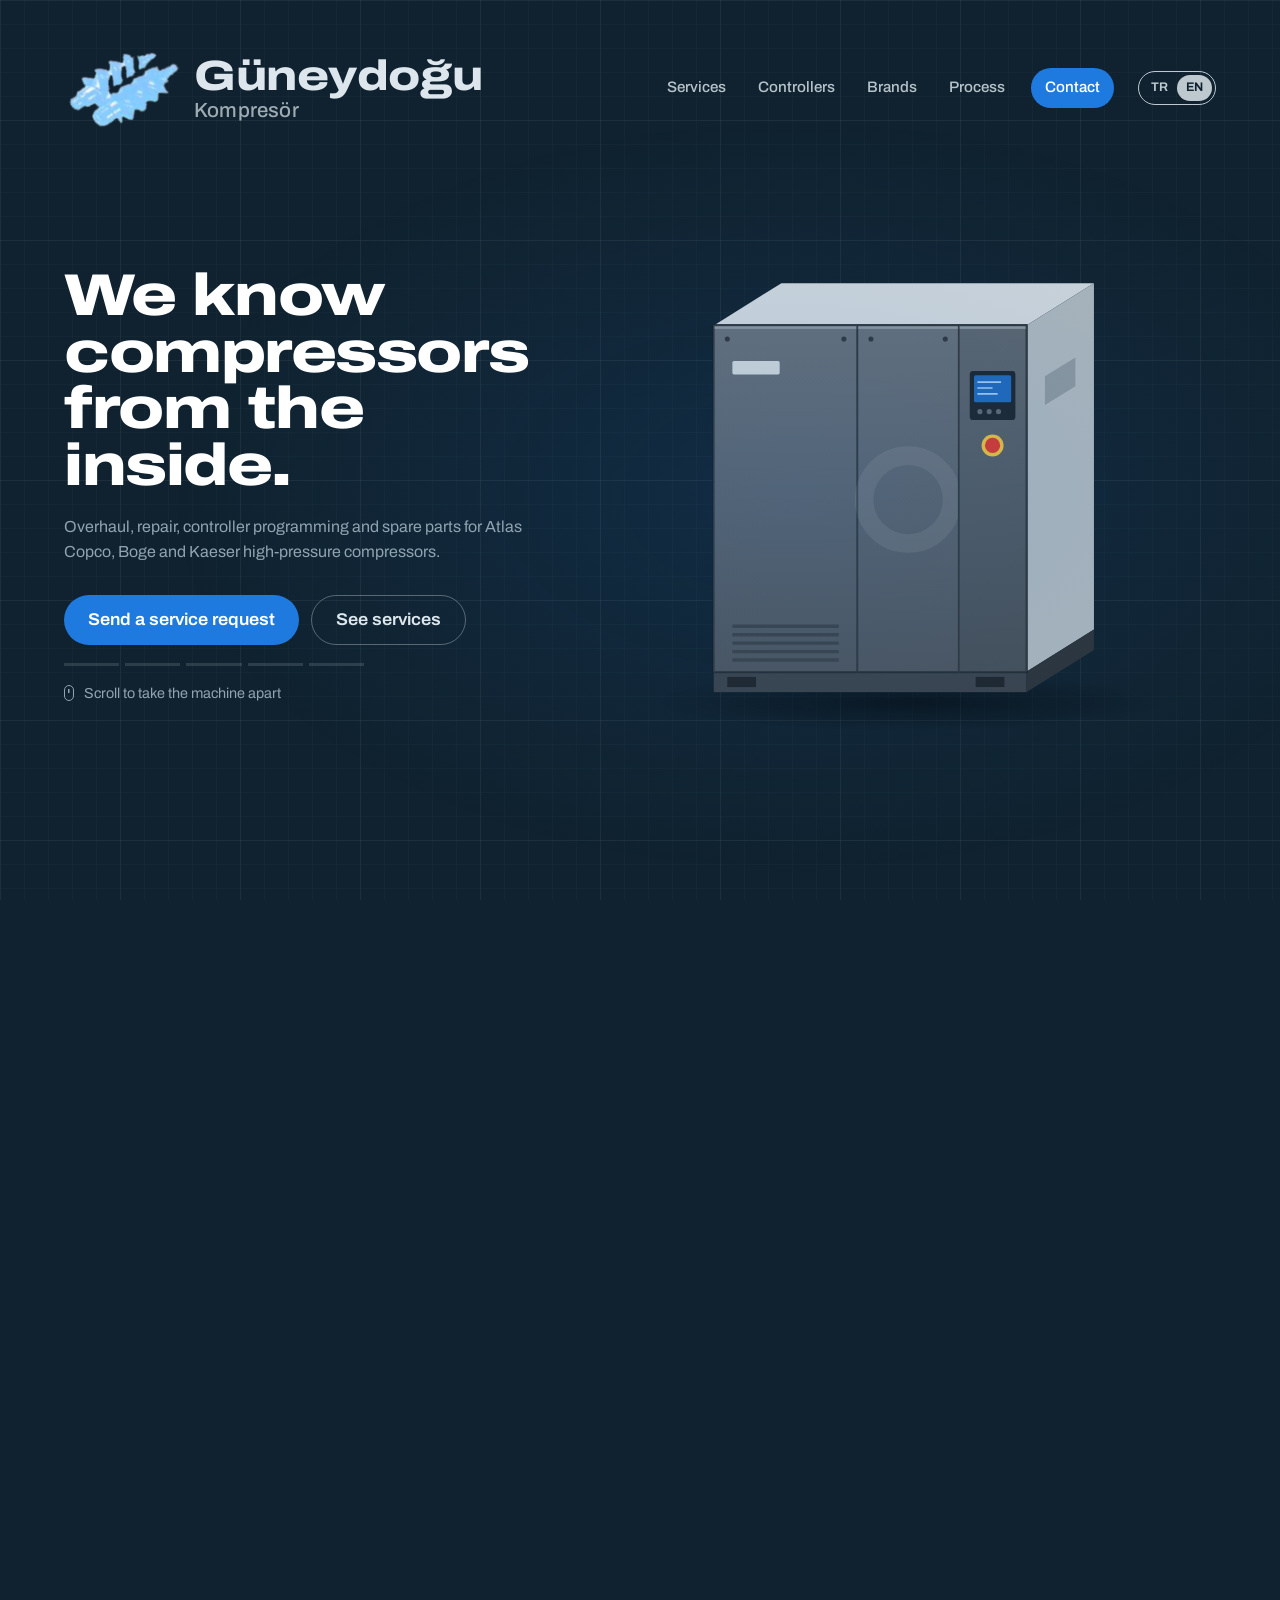
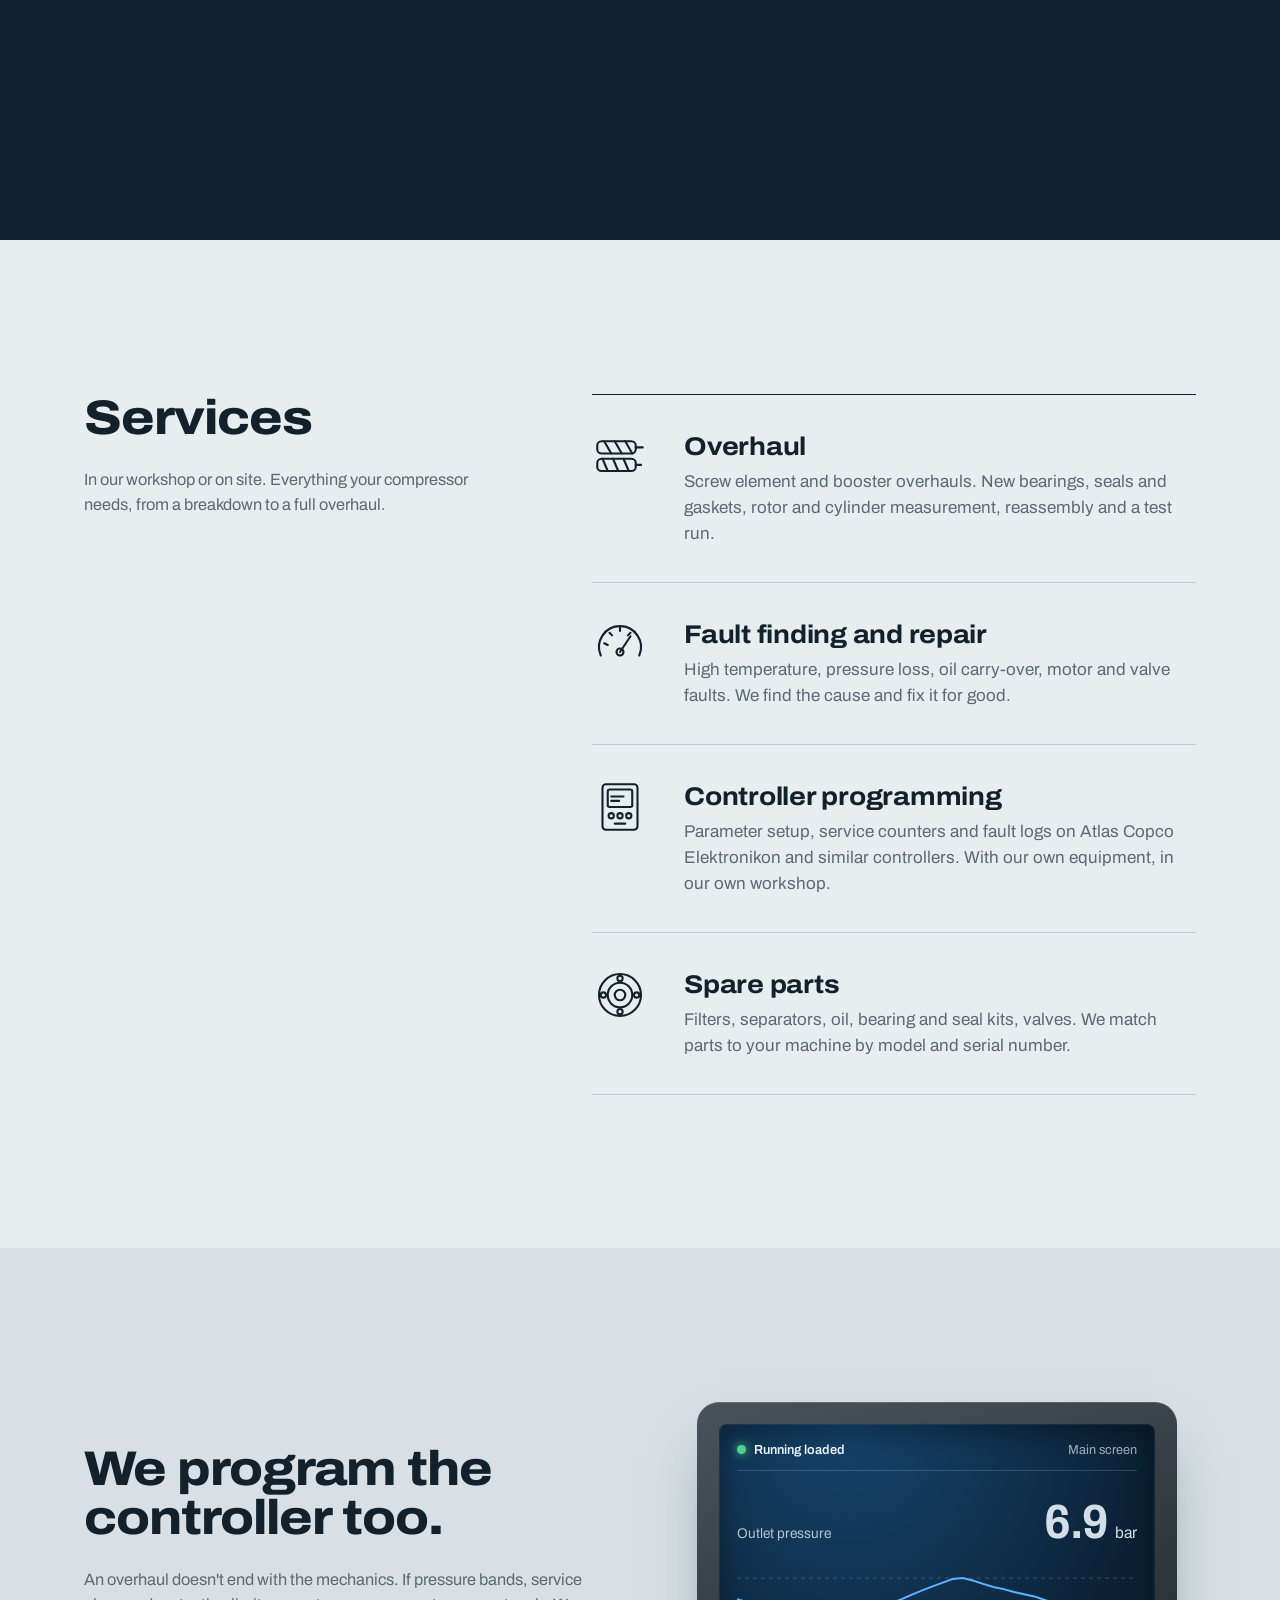
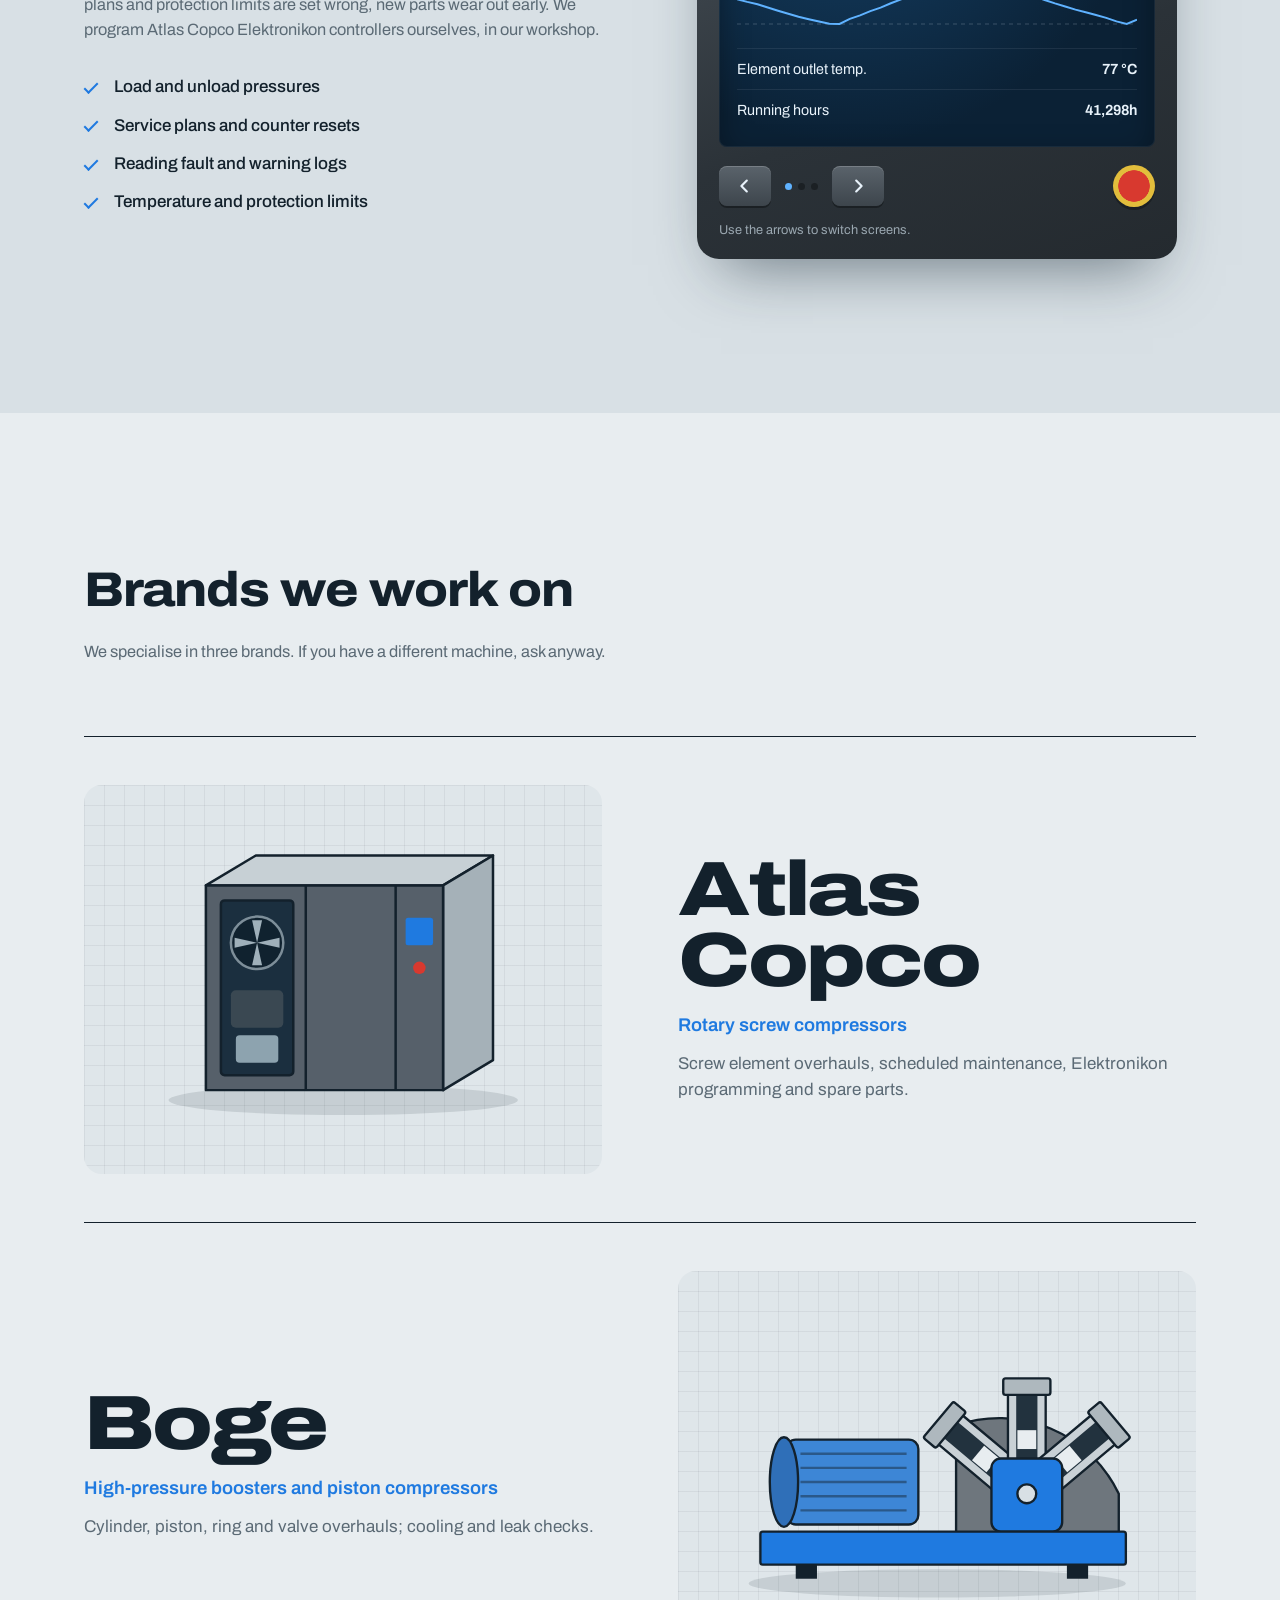
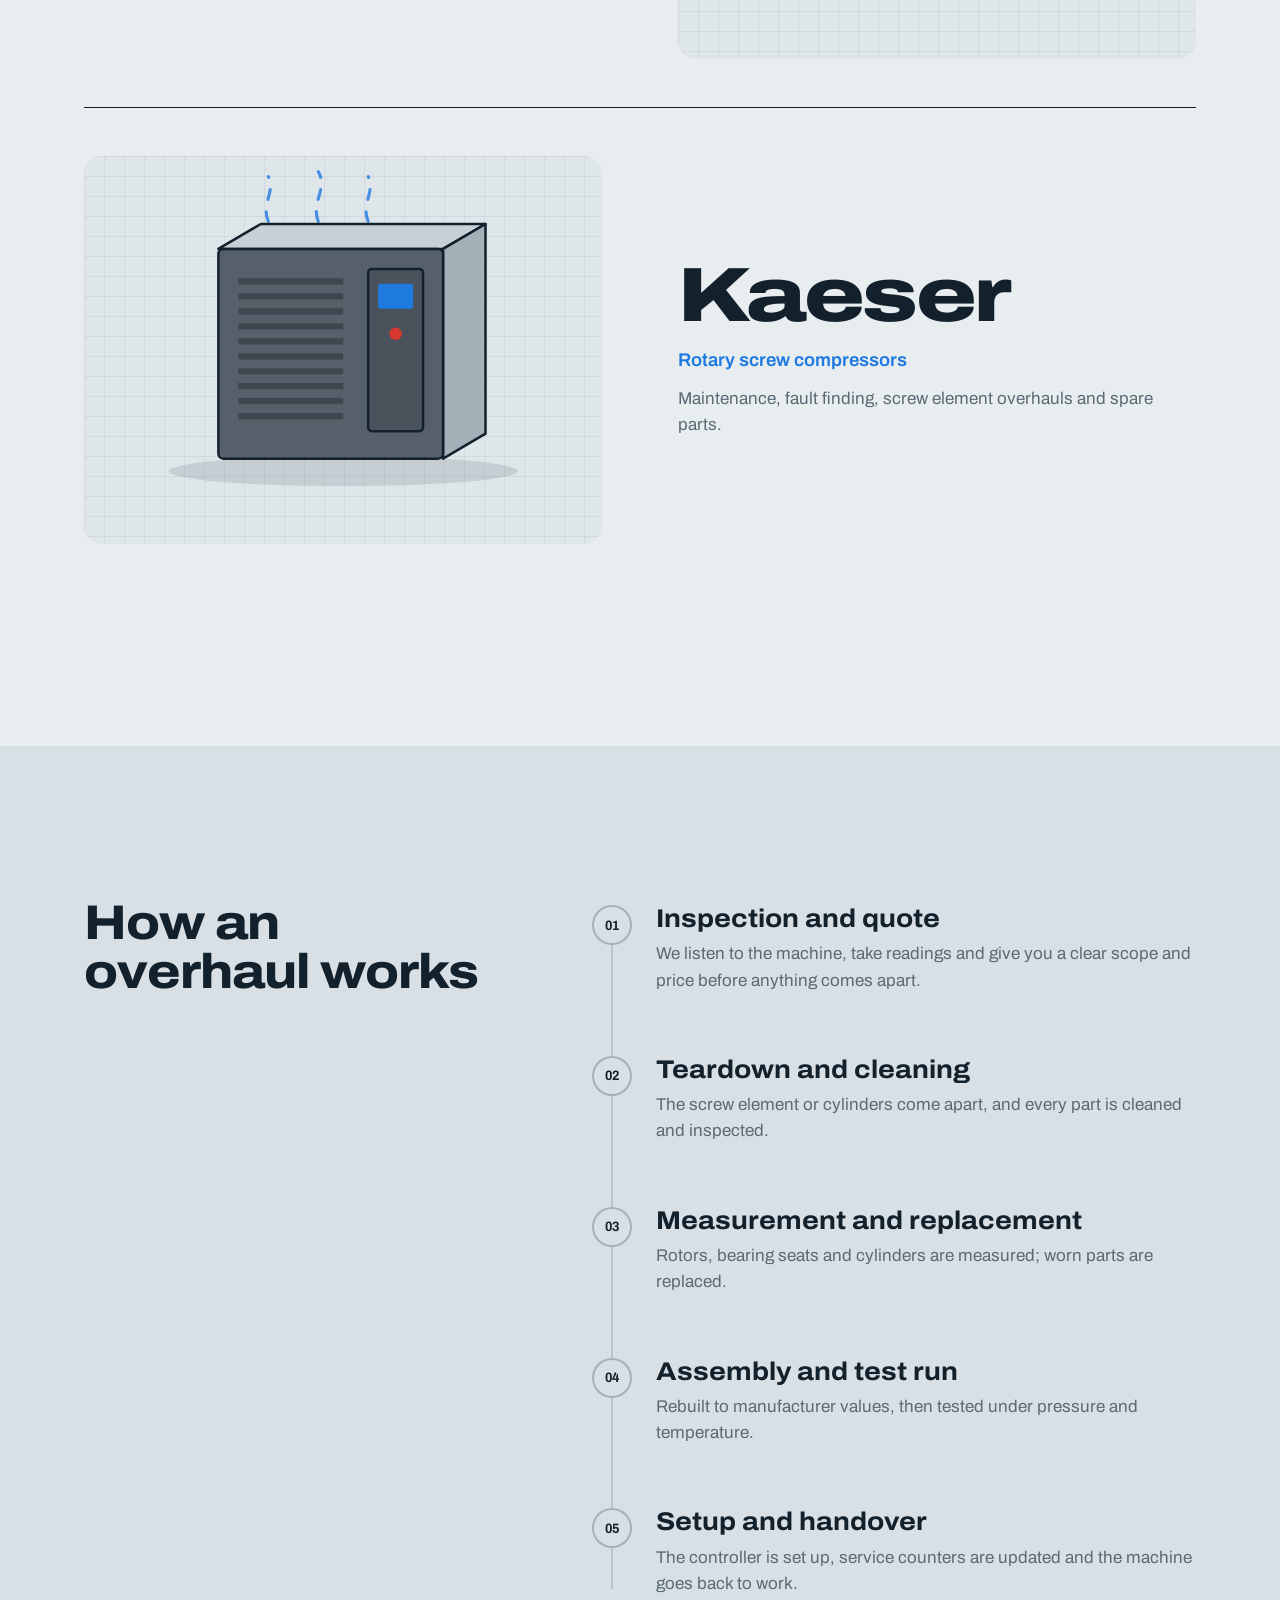
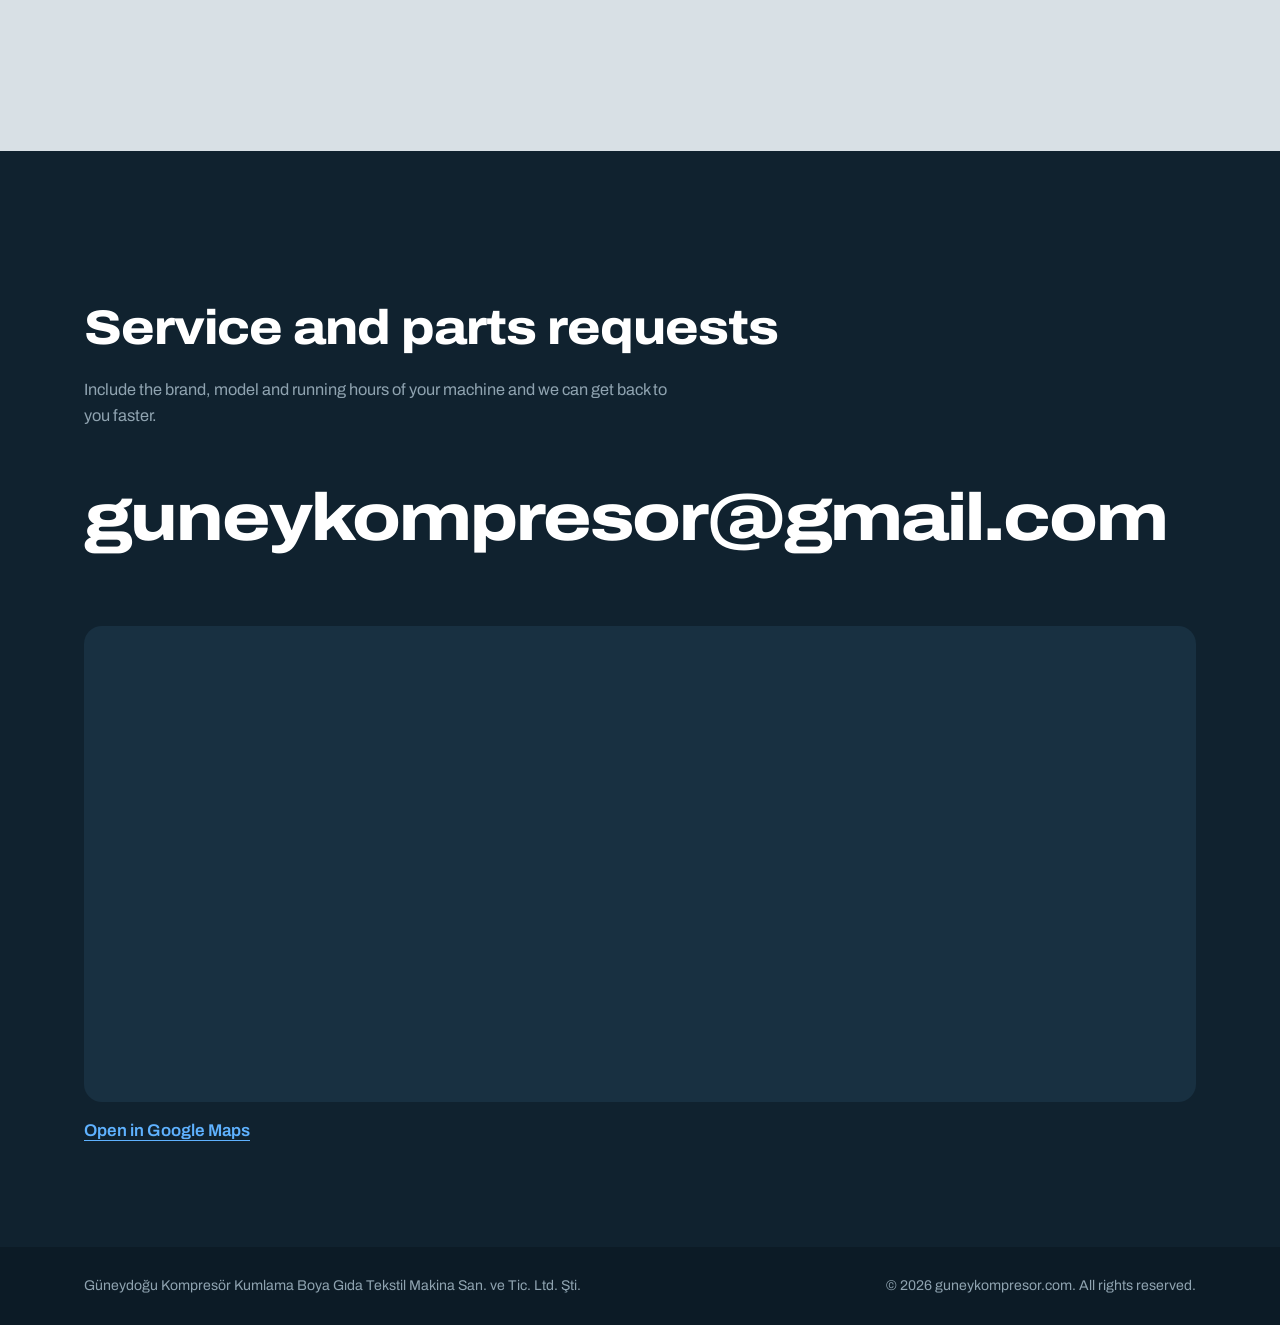
==== index.html @ 3bd049b5 "2026/09/17" ====
<!DOCTYPE html>
<!--#################################-->
<!--#        Maximum Tension        #-->
<!--#################################-->
<!--#\ \ \ \-__\ \ \ \ \ \ __- \ \ \#-->
<!--# \ : \ \:!1!-_ \ \_-!1!: \ \:\ #-->
<!--#\ \:: \ \ \ \ \ \ \ \ \ \ \:: \#-->
<!--# \ :!: \ \:\:: : : \:\ ::::!:\ #-->
<!--#\ \ :!:: :!:!1:!:!::1:::!!!:\ \#-->
<!--# \ \::!::!!1001010!:!11!!::\ \ #-->
<!--#\ \ :!1!!11000000000011!!:\ \ \#-->
<!--# \ \ ::::!!!1!!1!!!1!!!::\ \ \ #-->
<!--#\ \ \ \ ::::!::!:::!::::\ \ \ \#-->
<!--#################################-->
<!--# . . . Page: index . . . . . . #-->
<!--# Programmer: Teoman Deniz. . . #-->
<!--#_______________________________#-->
<!--#| Copyright | Maximum Tension |#-->
<!--#|___________|_________________|#-->
<!--#|   License | MIT             |#-->
<!--#|___________|_________________|#-->
<!--#|    Create | 2026/09/17      |#-->
<!--#|___________|_________________|#-->
<!--#|    Update | 2026/09/17      |#-->
<!--#|___________|_________________|#-->
<!--#################################-->
<html lang="tr"><head><meta charset="UTF-8"/><meta http-equiv="content-type" content="text/html; charset=utf-8"/><meta http-equiv="content-language" content="en"/><meta http-equiv="x-ua-compatible" content="ie=11"/><meta name="viewport" content="width=device-width, initial-scale=1.0"/><meta name="title" content="Güneydoğu Kompresör"/><title>Güneydoğu Kompresör</title><link rel="canonical" href="https://guneykompresor.com/"/><meta name="robots" content="all"/><meta name="distribution" content="global"/><meta name="rating" content="general"/><meta name="revisit-after" content="1"/><meta name="keywords" content="Atlas Copco servis, Boge servis, Kaeser servis, vidalı kompresör revizyonu, vida bloğu revizyonu, kompresör tamiri, kompresör yedek parça, Elektronikon programlama, yüksek basınç kompresör, booster revizyonu, Güneydoğu Kompresör"/><meta name="description" content="Atlas Copco, Boge ve Kaeser yüksek basınç kompresörleri için vida bloğu revizyonu, arıza onarımı, Elektronikon programlama ve yedek parça. Güneydoğu Kompresör."/><meta name="copyright" content="© 2026, Güneydoğu Kompresör All Rights Reserved."/><meta name="author" content="Mehmet Deniz"/><meta name="generator" content="guneykompresor.com"/><link ID="favicon" rel="icon" type="image/x-icon" href="favicons/favicon.ico"/><meta name="theme-color" media="(prefers-color-scheme: light)" content="#84D1FF"/><meta name="theme-color" media="(prefers-color-scheme: dark)" content="#84D1FF"/><link rel="manifest" href="favicons/manifest.json" crossorigin="use-credentials"/><meta name="mobile-web-app-capable" content="yes"/><meta name="theme-color" content="#84D1FF"/><meta name="application-name" content="Güneydoğu Kompresör"/><link rel="apple-touch-icon" sizes="1024x1024" href="favicons/favicon-1024x1024.png"/><meta name="apple-mobile-web-app-capable" content="yes"/><meta name="apple-mobile-web-app-status-bar-style" content="black-translucent"/><meta name="apple-mobile-web-app-title" content="Güneydoğu Kompresör"/><link rel="apple-touch-startup-image" media="(device-width: 320px) and (device-height: 568px) and (-webkit-device-pixel-ratio: 2) and (orientation: portrait)" href="favicons/apple-touch-startup-image-640x1136.png"/><link rel="apple-touch-startup-image" media="(device-width: 320px) and (device-height: 568px) and (-webkit-device-pixel-ratio: 2) and (orientation: landscape)" href="favicons/apple-touch-startup-image-1136x640.png"/><link rel="apple-touch-startup-image" media="(device-width: 375px) and (device-height: 667px) and (-webkit-device-pixel-ratio: 2) and (orientation: portrait)" href="favicons/apple-touch-startup-image-750x1334.png"/><link rel="apple-touch-startup-image" media="(device-width: 375px) and (device-height: 667px) and (-webkit-device-pixel-ratio: 2) and (orientation: landscape)" href="favicons/apple-touch-startup-image-1334x750.png"/><link rel="apple-touch-startup-image" media="(device-width: 375px) and (device-height: 812px) and (-webkit-device-pixel-ratio: 3) and (orientation: portrait)" href="favicons/apple-touch-startup-image-1125x2436.png"/><link rel="apple-touch-startup-image" media="(device-width: 375px) and (device-height: 812px) and (-webkit-device-pixel-ratio: 3) and (orientation: landscape)" href="favicons/apple-touch-startup-image-2436x1125.png"/><link rel="apple-touch-startup-image" media="(device-width: 390px) and (device-height: 844px) and (-webkit-device-pixel-ratio: 3) and (orientation: portrait)" href="favicons/apple-touch-startup-image-1170x2532.png"/><link rel="apple-touch-startup-image" media="(device-width: 390px) and (device-height: 844px) and (-webkit-device-pixel-ratio: 3) and (orientation: landscape)" href="favicons/apple-touch-startup-image-2532x1170.png"/><link rel="apple-touch-startup-image" media="(device-width: 393px) and (device-height: 852px) and (-webkit-device-pixel-ratio: 3) and (orientation: portrait)" href="favicons/apple-touch-startup-image-1179x2556.png"/><link rel="apple-touch-startup-image" media="(device-width: 393px) and (device-height: 852px) and (-webkit-device-pixel-ratio: 3) and (orientation: landscape)" href="favicons/apple-touch-startup-image-2556x1179.png"/><link rel="apple-touch-startup-image" media="(device-width: 414px) and (device-height: 896px) and (-webkit-device-pixel-ratio: 2) and (orientation: portrait)" href="favicons/apple-touch-startup-image-828x1792.png"/><link rel="apple-touch-startup-image" media="(device-width: 414px) and (device-height: 896px) and (-webkit-device-pixel-ratio: 2) and (orientation: landscape)" href="favicons/apple-touch-startup-image-1792x828.png"/><link rel="apple-touch-startup-image" media="(device-width: 414px) and (device-height: 896px) and (-webkit-device-pixel-ratio: 3) and (orientation: portrait)" href="favicons/apple-touch-startup-image-1242x2688.png"/><link rel="apple-touch-startup-image" media="(device-width: 414px) and (device-height: 896px) and (-webkit-device-pixel-ratio: 3) and (orientation: landscape)" href="favicons/apple-touch-startup-image-2688x1242.png"/><link rel="apple-touch-startup-image" media="(device-width: 414px) and (device-height: 736px) and (-webkit-device-pixel-ratio: 3) and (orientation: portrait)" href="favicons/apple-touch-startup-image-1242x2208.png"/><link rel="apple-touch-startup-image" media="(device-width: 414px) and (device-height: 736px) and (-webkit-device-pixel-ratio: 3) and (orientation: landscape)" href="favicons/apple-touch-startup-image-2208x1242.png"/><link rel="apple-touch-startup-image" media="(device-width: 428px) and (device-height: 926px) and (-webkit-device-pixel-ratio: 3) and (orientation: portrait)" href="favicons/apple-touch-startup-image-1284x2778.png"/><link rel="apple-touch-startup-image" media="(device-width: 428px) and (device-height: 926px) and (-webkit-device-pixel-ratio: 3) and (orientation: landscape)" href="favicons/apple-touch-startup-image-2778x1284.png"/><link rel="apple-touch-startup-image" media="(device-width: 430px) and (device-height: 932px) and (-webkit-device-pixel-ratio: 3) and (orientation: portrait)" href="favicons/apple-touch-startup-image-1290x2796.png"/><link rel="apple-touch-startup-image" media="(device-width: 430px) and (device-height: 932px) and (-webkit-device-pixel-ratio: 3) and (orientation: landscape)" href="favicons/apple-touch-startup-image-2796x1290.png"/><link rel="apple-touch-startup-image" media="(device-width: 744px) and (device-height: 1133px) and (-webkit-device-pixel-ratio: 2) and (orientation: portrait)" href="favicons/apple-touch-startup-image-1488x2266.png"/><link rel="apple-touch-startup-image" media="(device-width: 744px) and (device-height: 1133px) and (-webkit-device-pixel-ratio: 2) and (orientation: landscape)" href="favicons/apple-touch-startup-image-2266x1488.png"/><link rel="apple-touch-startup-image" media="(device-width: 768px) and (device-height: 1024px) and (-webkit-device-pixel-ratio: 2) and (orientation: portrait)" href="favicons/apple-touch-startup-image-1536x2048.png"/><link rel="apple-touch-startup-image" media="(device-width: 768px) and (device-height: 1024px) and (-webkit-device-pixel-ratio: 2) and (orientation: landscape)" href="favicons/apple-touch-startup-image-2048x1536.png"/><link rel="apple-touch-startup-image" media="(device-width: 810px) and (device-height: 1080px) and (-webkit-device-pixel-ratio: 2) and (orientation: portrait)" href="favicons/apple-touch-startup-image-1620x2160.png"/><link rel="apple-touch-startup-image" media="(device-width: 810px) and (device-height: 1080px) and (-webkit-device-pixel-ratio: 2) and (orientation: landscape)" href="favicons/apple-touch-startup-image-2160x1620.png"/><link rel="apple-touch-startup-image" media="(device-width: 820px) and (device-height: 1080px) and (-webkit-device-pixel-ratio: 2) and (orientation: portrait)" href="favicons/apple-touch-startup-image-1640x2160.png"/><link rel="apple-touch-startup-image" media="(device-width: 820px) and (device-height: 1080px) and (-webkit-device-pixel-ratio: 2) and (orientation: landscape)" href="favicons/apple-touch-startup-image-2160x1640.png"/><link rel="apple-touch-startup-image" media="(device-width: 834px) and (device-height: 1194px) and (-webkit-device-pixel-ratio: 2) and (orientation: portrait)" href="favicons/apple-touch-startup-image-1668x2388.png"/><link rel="apple-touch-startup-image" media="(device-width: 834px) and (device-height: 1194px) and (-webkit-device-pixel-ratio: 2) and (orientation: landscape)" href="favicons/apple-touch-startup-image-2388x1668.png"/><link rel="apple-touch-startup-image" media="(device-width: 834px) and (device-height: 1112px) and (-webkit-device-pixel-ratio: 2) and (orientation: portrait)" href="favicons/apple-touch-startup-image-1668x2224.png"/><link rel="apple-touch-startup-image" media="(device-width: 834px) and (device-height: 1112px) and (-webkit-device-pixel-ratio: 2) and (orientation: landscape)" href="favicons/apple-touch-startup-image-2224x1668.png"/><link rel="apple-touch-startup-image" media="(device-width: 1024px) and (device-height: 1366px) and (-webkit-device-pixel-ratio: 2) and (orientation: portrait)" href="favicons/apple-touch-startup-image-2048x2732.png"/><link rel="apple-touch-startup-image" media="(device-width: 1024px) and (device-height: 1366px) and (-webkit-device-pixel-ratio: 2) and (orientation: landscape)" href="favicons/apple-touch-startup-image-2732x2048.png"/><link rel="yandex-tableau-widget" href="favicons/yandex-browser-manifest.json"/><meta name="twitter:card" content="summary_large_image"/><meta name="twitter:title" content="Güneydoğu Kompresör"/><meta name="twitter:description" content="Atlas Copco, Boge ve Kaeser yüksek basınç kompresörleri için vida bloğu revizyonu, arıza onarımı, Elektronikon programlama ve yedek parça. Güneydoğu Kompresör."/><meta name="twitter:image" content="favicons/thumbnail.png"/><meta name="twitter:image:alt" content="Güneydoğu Kompresör"/><meta property="og:description" content="Güneydoğu Kompresör"/><meta property="og:type" content="website"/><meta property="og:title" content="Güneydoğu Kompresör"/><meta property="og:site_name" content="guneykompresor.com"/><meta property="og:url" content="https://guneykompresor.com/"/><meta property="og:image" content="favicons/thumbnail.png"/><meta property="og:image:alt" content="Atlas Copco, Boge ve Kaeser yüksek basınç kompresörleri için vida bloğu revizyonu, arıza onarımı, Elektronikon programlama ve yedek parça. Güneydoğu Kompresör."/><meta property="og:locale" content="en_US"/><link rel="apple-touch-icon" href="favicons/apple-icon-57x57.png"/><link rel="apple-touch-icon" sizes="57x57" href="favicons/apple-icon-57x57.png"/><link rel="apple-touch-icon" sizes="60x60" href="favicons/apple-icon-60x60.png"/><link rel="apple-touch-icon" sizes="72x72" href="favicons/apple-icon-72x72.png"/><link rel="apple-touch-icon" sizes="76x76" href="favicons/apple-icon-76x76.png"/><link rel="apple-touch-icon" sizes="114x114" href="favicons/apple-icon-114x114.png"/><link rel="apple-touch-icon" sizes="120x120" href="favicons/apple-icon-120x120.png"/><link rel="apple-touch-icon" sizes="144x144" href="favicons/apple-icon-144x144.png"/><link rel="apple-touch-icon" sizes="152x152" href="favicons/apple-icon-152x152.png"/><link rel="apple-touch-icon" sizes="167x167" href="favicons/apple-icon-167x167.png"/><link rel="apple-touch-icon" sizes="180x180" href="favicons/apple-icon-180x180.png"/><link id="favicon_16" rel="icon" type="image/png" href="favicons/favicon-16x16.png"/><link id="favicon_16_shortcut" rel="shortcut icon" href="favicons/favicon-16x16.png"/><link id="favicon_16_sizes" rel="icon" type="image/png" sizes="16x16" href="favicons/favicon-16x16.png"/><link id="favicon_32" rel="icon" type="image/png" sizes="32x32" href="favicons/favicon-32x32.png"/><link rel="icon" type="image/png" sizes="48x48" href="favicons/favicon-48x48.png"/><link rel="icon" type="image/png" sizes="96x96" href="favicons/favicon-96x96.png"/><link rel="icon" type="image/png" sizes="144x144" href="favicons/favicon-144x144.png"/><link rel="icon" type="image/png" sizes="192x192" href="favicons/favicon-192x192.png"/><link rel="icon" type="image/png" sizes="256x256" href="favicons/favicon-256x256.png"/><link rel="icon" type="image/png" sizes="384x384" href="favicons/favicon-384x384.png"/><link rel="icon" type="image/png" sizes="512x512" href="favicons/favicon-512x512.png"/><link rel="icon" type="image/png" sizes="1024x1024" href="favicons/favicon-1024x1024.png"/><meta name="msapplication-TileColor" content="#84D1FF"/><meta name="msapplication-TitleImage" content="favicons/favicon-144x144.png"/><meta name="msapplication-config" content="favicons/browserconfig.xml"/><link rel="preconnect" href="https://fonts.googleapis.com"/><link rel="preconnect" href="https://fonts.gstatic.com" crossorigin/><link rel="stylesheet" href="https://fonts.googleapis.com/css2?family=Archivo:wdth,wght@62..125,100..900&display=swap"/><!--[if IE]><script type="text/javascript" src="js/IE.js"></script><![endif]--><!--[if !IE]>--><script type="text/javascript" src="js/JS.js"></script><link rel="stylesheet" href="style.css"/></head><body id="body"><h1 class="seo_header">Güneydoğu Kompresör</h1><div class="progress" aria-hidden="true"><span class="progress_bar" id="progress_bar"></span></div><header class="header" id="header"><a class="brand" href="#top" aria-label="Güneydoğu Kompresör"><img class="brand_mark" alt="icon" src="assets/icon.png" width="128" height="128"/><span class="brand_name">Güneydoğu<span class="brand_sub">Kompresör</span></span></a><nav class="nav" id="nav" aria-label="Ana menü"><a class="nav_link" href="#hizmetler" data-lang="0">Hizmetler</a><a class="nav_link" href="#kontrol" data-lang="1">Kontrol ünitesi</a><a class="nav_link" href="#markalar" data-lang="2">Markalar</a><a class="nav_link" href="#surec" data-lang="3">Süreç</a><a class="nav_link cta" href="#iletisim" data-lang="4">İletişim</a></nav><div class="header_tools"><div class="lang" id="language_switch" role="group" aria-label="Dil" data-lang-aria="6"></div><button class="burger" id="burger" type="button" aria-expanded="false" aria-controls="nav" data-lang-aria="5" aria-label="Menü"><span></span><span></span></button></div></header><main><section class="scene" id="top" data-theme="dark"><div class="scene_sticky"><div class="scene_art"><svg class="scene_svg" id="scene_svg" viewBox="0 0 1000 760" preserveAspectRatio="xMidYMid meet" role="img" aria-label="Vidalı kompresörün adım adım sökülmesi" data-lang-aria="100"><defs><linearGradient id="panel_gradient" x1="0" y1="0" x2="0" y2="1"><stop offset="0" stop-color="#646e78"/><stop offset="1" stop-color="#4b545d"/></linearGradient><linearGradient id="panel_right_gradient" x1="0" y1="0" x2="0" y2="1"><stop offset="0" stop-color="#5a646d"/><stop offset="1" stop-color="#454e56"/></linearGradient><linearGradient id="motor_gradient" x1="0" y1="0" x2="0" y2="1"><stop offset="0" stop-color="#4a5862"/><stop offset=".45" stop-color="#34424c"/><stop offset="1" stop-color="#222d35"/></linearGradient><linearGradient id="tank_gradient" x1="0" y1="0" x2="1" y2="0"><stop offset="0" stop-color="#9aa7ae"/><stop offset=".45" stop-color="#eef2f4"/><stop offset="1" stop-color="#8d9aa1"/></linearGradient><linearGradient id="casting_gradient" x1="0" y1="0" x2="0" y2="1"><stop offset="0" stop-color="#b3c4cd"/><stop offset=".55" stop-color="#8ea5b1"/><stop offset="1" stop-color="#6b818d"/></linearGradient><linearGradient id="casting_dark_gradient" x1="0" y1="0" x2="0" y2="1"><stop offset="0" stop-color="#90a6b2"/><stop offset="1" stop-color="#5a6f7b"/></linearGradient><linearGradient id="steel_gradient" x1="0" y1="0" x2="0" y2="1"><stop offset="0" stop-color="#f2f6f8"/><stop offset=".5" stop-color="#9eabb2"/><stop offset=".8" stop-color="#d7dfe3"/><stop offset="1" stop-color="#8795a0"/></linearGradient><linearGradient id="rotor_shade_gradient" x1="0" y1="0" x2="0" y2="1"><stop offset="0" stop-color="#fff" stop-opacity=".35"/><stop offset=".45" stop-color="#fff" stop-opacity="0"/><stop offset="1" stop-color="#0c1720" stop-opacity=".45"/></linearGradient><pattern id="fins_pattern" width="7" height="10" patternUnits="userSpaceOnUse"><rect width="7" height="10" fill="#2a3945"/><rect width="2" height="10" fill="#465664"/></pattern><clipPath id="male_rotor_clip"><rect x="-185" y="-50" width="228" height="48" rx="10"/></clipPath><clipPath id="female_rotor_clip"><rect x="-185" y="2" width="228" height="44" rx="10"/></clipPath><radialGradient id="floor_gradient" cx=".5" cy=".5" r=".5"><stop offset="0" stop-color="#000" stop-opacity=".45"/><stop offset="1" stop-color="#000" stop-opacity="0"/></radialGradient></defs><g id="machine"><ellipse cx="560" cy="636" rx="300" ry="34" fill="url(#floor_gradient)"/><polygon points="330,190 410,140 780,140 700,190" fill="#cdd4d9"/><polygon points="700,190 780,140 780,550 700,600" fill="#aab4ba"/><polygon points="722,250 758,228 758,262 722,284" fill="#8a959c"/><polygon points="700,600 780,550 780,574 700,624" fill="#2c3339"/><rect x="330" y="600" width="370" height="24" fill="#3a424a"/><rect x="346" y="606" width="34" height="12" fill="#1f252a"/><rect x="640" y="606" width="34" height="12" fill="#1f252a"/><rect x="330" y="190" width="370" height="410" fill="#15283a"/><rect x="330" y="190" width="370" height="410" fill="none" stroke="#0b1822" stroke-width="3"/><g id="interior"><rect x="340" y="198" width="350" height="46" fill="url(#fins_pattern)" stroke="#5b6b77" stroke-width="2"/><rect x="340" y="198" width="350" height="8" fill="#5b6b77"/><rect x="345" y="256" width="100" height="100" rx="6" fill="#1f303d" stroke="#3e4f5b" stroke-width="2"/><circle cx="395" cy="306" r="44" fill="#132330" stroke="#4d5e6a" stroke-width="3"/><g class="fan" style="transform-origin:395px 306px"><path d="M395 306 C 380 290, 382 270, 395 264 C 404 276, 404 292, 395 306Z" fill="#7d8e99"/><path d="M395 306 C 380 290, 382 270, 395 264 C 404 276, 404 292, 395 306Z" fill="#7d8e99" transform="rotate(72 395 306)"/><path d="M395 306 C 380 290, 382 270, 395 264 C 404 276, 404 292, 395 306Z" fill="#7d8e99" transform="rotate(144 395 306)"/><path d="M395 306 C 380 290, 382 270, 395 264 C 404 276, 404 292, 395 306Z" fill="#7d8e99" transform="rotate(216 395 306)"/><path d="M395 306 C 380 290, 382 270, 395 264 C 404 276, 404 292, 395 306Z" fill="#7d8e99" transform="rotate(288 395 306)"/><circle cx="395" cy="306" r="8" fill="#b9c5cc"/></g><rect x="530" y="330" width="70" height="38" rx="10" fill="#cfd6da"/><path d="M545 334 V364 M558 334 V364 M571 334 V364 M584 334 V364" stroke="#aab4ba" stroke-width="2"/><rect x="548" y="368" width="34" height="46" rx="3" fill="#a88f5c"/><rect x="542" y="408" width="46" height="10" rx="2" fill="#8a744a"/><rect x="360" y="530" width="22" height="16" fill="#1d262d"/><rect x="445" y="530" width="22" height="16" fill="#1d262d"/><rect x="345" y="420" width="135" height="110" rx="10" fill="url(#motor_gradient)"/><path d="M352 432 H474 M352 441 H474 M352 450 H474 M352 459 H474 M352 468 H474 M352 477 H474 M352 486 H474 M352 495 H474 M352 504 H474 M352 513 H474" stroke="#52616c" stroke-width="2" opacity=".8"/><rect x="337" y="432" width="12" height="86" rx="4" fill="#2a353e"/><rect x="390" y="402" width="50" height="20" rx="2" fill="#33404a"/><path d="M480 438 L522 452 L522 502 L480 516 Z" fill="#3a4852"/><rect x="548" y="508" width="62" height="37" fill="#2b3944"/><rect x="336" y="545" width="358" height="50" fill="#1f2c36"/><path d="M336 558 H694 M336 582 H694" stroke="#2f3f4b" stroke-width="3"/><path d="M648 400 C 620 402, 612 420, 604 442" fill="none" stroke="#121518" stroke-width="6"/><rect x="648" y="300" width="44" height="285" rx="22" fill="url(#tank_gradient)"/><path d="M648 362 H692 M648 540 H692" stroke="#8d9aa1" stroke-width="2"/><rect x="652" y="288" width="36" height="14" rx="2" fill="#9aa6ad"/><rect x="662" y="270" width="16" height="18" fill="#7c8990"/><path d="M670 270 V244" stroke="#9aa6ad" stroke-width="8"/><path d="M619 512 V560 H648" fill="none" stroke="#9aa6ad" stroke-width="8" stroke-linejoin="round"/></g><g id="element" transform="translate(585 478) scale(.27)"><g id="element_orings" opacity="0"><ellipse cx="0" cy="-8" rx="42" ry="14" fill="none" stroke="#3aa37a" stroke-width="5"/><ellipse cx="0" cy="16" rx="30" ry="10" fill="none" stroke="#3aa37a" stroke-width="4"/></g><g id="element_seal" opacity="0"><circle r="24" fill="#2d3a43"/><circle r="13" fill="#9fb0b9"/><circle r="7" fill="#16222b"/></g><g id="element_bolts" opacity="0"><rect x="-30" y="-12" width="54" height="8" rx="2" fill="url(#steel_gradient)"/><rect x="-42" y="-16" width="13" height="16" rx="2" fill="#8795a0"/><rect x="-30" y="10" width="54" height="8" rx="2" fill="url(#steel_gradient)"/><rect x="-42" y="6" width="13" height="16" rx="2" fill="#8795a0"/></g><g id="male_rotor"><rect x="-252" y="-38" width="72" height="24" rx="5" fill="url(#steel_gradient)" stroke="#44525c" stroke-width="1.5"/><rect x="-246" y="-38" width="30" height="5" fill="#6f7d86"/><rect x="38" y="-35" width="74" height="18" rx="4" fill="url(#steel_gradient)" stroke="#44525c" stroke-width="1.5"/><rect x="-185" y="-50" width="228" height="48" rx="10" fill="#c3ced3"/><g clip-path="url(#male_rotor_clip)"><g class="lobes male" id="male_lobes"></g></g><rect x="-185" y="-50" width="228" height="48" rx="10" fill="url(#rotor_shade_gradient)" stroke="#44525c" stroke-width="1.5"/></g><g id="female_rotor"><rect x="-212" y="13" width="32" height="20" rx="4" fill="url(#steel_gradient)" stroke="#44525c" stroke-width="1.5"/><rect x="38" y="15" width="66" height="16" rx="4" fill="url(#steel_gradient)" stroke="#44525c" stroke-width="1.5"/><rect x="-185" y="2" width="228" height="44" rx="10" fill="#c3ced3"/><g clip-path="url(#female_rotor_clip)"><g class="lobes female" id="female_lobes"></g></g><rect x="-185" y="2" width="228" height="44" rx="10" fill="url(#rotor_shade_gradient)" stroke="#44525c" stroke-width="1.5"/></g><g id="rotor_housing"><rect x="-145" y="-142" width="110" height="46" rx="6" fill="url(#casting_gradient)" stroke="#3d525e" stroke-width="1.5"/><ellipse cx="-90" cy="-142" rx="55" ry="12" fill="#6a808c"/><ellipse cx="-90" cy="-142" rx="40" ry="8" fill="#1d2a33"/><rect x="-200" y="-100" width="260" height="200" rx="14" fill="url(#casting_gradient)" stroke="#3d525e" stroke-width="1.5"/><rect x="-155" y="-100" width="12" height="200" fill="#fff" opacity=".12"/><rect x="-95" y="-100" width="12" height="200" fill="#fff" opacity=".12"/><rect x="-35" y="-100" width="12" height="200" fill="#fff" opacity=".12"/><rect x="-200" y="40" width="260" height="60" rx="14" fill="#0c1720" opacity=".14"/><rect x="-206" y="-92" width="14" height="184" rx="4" fill="url(#casting_dark_gradient)"/><rect x="48" y="-112" width="18" height="224" rx="5" fill="url(#casting_dark_gradient)" stroke="#3d525e" stroke-width="1.5"/><circle cx="57" cy="-90" r="4" fill="#465b67"/><circle cx="57" cy="-45" r="4" fill="#465b67"/><circle cx="57" cy="0" r="4" fill="#465b67"/><circle cx="57" cy="45" r="4" fill="#465b67"/><circle cx="57" cy="90" r="4" fill="#465b67"/><rect x="-180" y="98" width="50" height="18" rx="3" fill="url(#casting_dark_gradient)"/><rect x="-30" y="98" width="50" height="18" rx="3" fill="url(#casting_dark_gradient)"/><rect x="-128" y="-62" width="44" height="26" rx="2" fill="#d4dde2"/><path d="M-122 -54 H-90 M-122 -46 H-100" stroke="#8d9ba3" stroke-width="2"/><circle cx="-10" cy="-100" r="7" fill="#d63a3a"/></g><g id="discharge_housing"><rect x="98" y="90" width="54" height="26" rx="4" fill="url(#casting_dark_gradient)"/><rect x="62" y="-94" width="124" height="188" rx="12" fill="url(#casting_gradient)" stroke="#3d525e" stroke-width="1.5"/><rect x="110" y="-94" width="10" height="188" fill="#fff" opacity=".12"/><rect x="62" y="34" width="124" height="60" rx="12" fill="#0c1720" opacity=".14"/><rect x="58" y="-104" width="14" height="208" rx="4" fill="url(#casting_dark_gradient)"/><rect x="180" y="-72" width="32" height="58" rx="12" fill="url(#casting_gradient)" stroke="#3d525e" stroke-width="1.5"/><rect x="180" y="12" width="32" height="58" rx="12" fill="url(#casting_gradient)" stroke="#3d525e" stroke-width="1.5"/><circle cx="140" cy="-94" r="7" fill="#d63a3a"/></g><g id="bearing_1" class="bearing" opacity="0"><circle r="30" fill="url(#steel_gradient)" stroke="#44525c" stroke-width="1.5"/><circle r="27" fill="#26323b"/><g class="bearing_balls"></g><circle r="19" fill="url(#steel_gradient)"/><circle r="11" fill="#16222b"/></g><g id="bearing_2" class="bearing" opacity="0"><circle r="30" fill="url(#steel_gradient)" stroke="#44525c" stroke-width="1.5"/><circle r="27" fill="#26323b"/><g class="bearing_balls"></g><circle r="19" fill="url(#steel_gradient)"/><circle r="11" fill="#16222b"/></g><g id="bearing_3" class="bearing" opacity="0"><circle r="30" fill="url(#steel_gradient)" stroke="#44525c" stroke-width="1.5"/><circle r="27" fill="#26323b"/><g class="bearing_balls"></g><circle r="19" fill="url(#steel_gradient)"/><circle r="11" fill="#16222b"/></g><g id="bearing_4" class="bearing" opacity="0"><circle r="30" fill="url(#steel_gradient)" stroke="#44525c" stroke-width="1.5"/><circle r="27" fill="#26323b"/><g class="bearing_balls"></g><circle r="19" fill="url(#steel_gradient)"/><circle r="11" fill="#16222b"/></g></g><g id="panels"><g id="panel_left"><rect x="330" y="190" width="170" height="410" fill="url(#panel_gradient)" stroke="#2f363c" stroke-width="2"/><rect x="331" y="191" width="168" height="3" fill="#8a949d"/><circle cx="346" cy="206" r="3" fill="#2f363c"/><circle cx="484" cy="206" r="3" fill="#2f363c"/><path d="M352 546 H478 M352 556 H478 M352 566 H478 M352 576 H478 M352 586 H478" stroke="#3a4249" stroke-width="4"/><rect x="352" y="232" width="56" height="16" rx="2" fill="#dfe5e8" opacity=".85"/></g><g id="panel_middle"><rect x="500" y="190" width="120" height="410" fill="url(#panel_gradient)" stroke="#2f363c" stroke-width="2"/><rect x="501" y="191" width="118" height="3" fill="#8a949d"/><circle cx="560" cy="396" r="52" fill="none" stroke="#fff" stroke-opacity=".08" stroke-width="22"/><circle cx="516" cy="206" r="3" fill="#2f363c"/><circle cx="604" cy="206" r="3" fill="#2f363c"/></g><g id="panel_right"><rect x="620" y="190" width="80" height="410" fill="url(#panel_right_gradient)" stroke="#2f363c" stroke-width="2"/><rect x="621" y="191" width="78" height="3" fill="#8a949d"/><rect x="633" y="244" width="54" height="58" rx="4" fill="#1b252d"/><rect x="638" y="249" width="44" height="32" rx="2" fill="#1f67b8" class="glow"/><path d="M642 257 H670 M642 264 H660 M642 271 H666" stroke="#bfe0ff" stroke-width="2" opacity=".8"/><circle cx="645" cy="292" r="3" fill="#5c6770"/><circle cx="656" cy="292" r="3" fill="#5c6770"/><circle cx="667" cy="292" r="3" fill="#5c6770"/><circle cx="660" cy="332" r="13" fill="#e2bd3c"/><circle cx="660" cy="332" r="9" fill="#d3372f"/></g></g></g><g id="interior_labels" class="callouts"><g class="callout"><path pathLength="1" d="M515 221 V110 H800"/><circle cx="515" cy="221" r="5"/><text x="808" y="115" data-lang="200">Soğutucu</text></g><g class="callout"><path pathLength="1" d="M395 306 H250"/><circle cx="395" cy="306" r="5"/><text x="242" y="311" text-anchor="end" data-lang="201">Fan</text></g><g class="callout"><path pathLength="1" d="M540 349 L500 382 H250"/><circle cx="540" cy="349" r="5"/><text x="242" y="387" text-anchor="end" data-lang="202">Hava filtresi ve emiş valfi</text></g><g class="callout"><path pathLength="1" d="M412 475 H250"/><circle cx="412" cy="475" r="5"/><text x="242" y="480" text-anchor="end" data-lang="203">Elektrik motoru</text></g><g class="callout"><path pathLength="1" d="M592 490 V672 H700"/><circle cx="592" cy="490" r="5"/><text x="708" y="677" data-lang="204">Vida bloğu</text></g><g class="callout"><path pathLength="1" d="M692 430 H800"/><circle cx="692" cy="430" r="5"/><text x="808" y="435" data-lang="205">Yağ ayırıcı tank</text></g></g><g id="element_label" class="callouts"><g class="callout"><path pathLength="1" d="M302 512 V528 H778 V512"/><text x="540" y="560" text-anchor="middle" data-lang="204">Vida bloğu</text></g></g><g id="exploded_labels" class="callouts"><g class="callout"><path pathLength="1" d="M416 255 L330 170 H160"/><circle cx="416" cy="255" r="5"/><text x="152" y="175" text-anchor="end" data-lang="206">Rotor gövdesi</text></g><g class="callout"><path pathLength="1" d="M858 270 V140"/><circle cx="858" cy="270" r="5"/><text x="858" y="126" text-anchor="middle" data-lang="207">Basma gövdesi</text></g><g class="callout"><path pathLength="1" d="M445 478 L380 440 H160"/><circle cx="445" cy="478" r="5"/><text x="152" y="445" text-anchor="end" data-lang="208">Erkek rotor</text></g><g class="callout"><path pathLength="1" d="M445 568 L380 606 H160"/><circle cx="445" cy="568" r="5"/><text x="152" y="611" text-anchor="end" data-lang="209">Dişi rotor</text></g><g class="callout"><path pathLength="1" d="M862 486 L905 436"/><circle cx="862" cy="486" r="5"/><text x="905" y="424" text-anchor="middle" data-lang="210">Rulmanlar</text></g><g class="callout"><path pathLength="1" d="M380 706 V716 H700 V706"/><text x="540" y="746" text-anchor="middle" data-lang="211">Keçe, o-ring ve cıvatalar</text></g></g></svg></div><div class="scene_copy"><div class="scene_steps"><div class="step intro active" data-step="0"><h2 class="hero_title" id="hero_title" data-lang="101">Kompresörü içinden tanıyoruz.</h2><p class="hero_lead" data-lang="102">Atlas Copco, Boge ve Kaeser yüksek basınç kompresörleri için revizyon, onarım, kontrol ünitesi programlama ve yedek parça.</p><div class="hero_actions"><a class="button primary" href="#iletisim" data-lang="103">Servis talebi gönder</a><a class="button ghost" href="#hizmetler" data-lang="104">Hizmetleri gör</a></div></div><div class="step" data-step="1"><span class="step_number">01</span><h2 class="step_title" data-lang="110">Paneller sökülür</h2><p class="step_text" data-lang="111">Servis panelleri çıkarılır; motor, soğutucu ve vida bloğu erişilebilir hale gelir.</p></div><div class="step" data-step="2"><span class="step_number">02</span><h2 class="step_title" data-lang="120">Makinenin içi</h2><p class="step_text" data-lang="121">Her bileşen kontrol edilir: elektrik motoru, fan, soğutucu, emiş valfi ve yağ ayırıcı tank.</p></div><div class="step" data-step="3"><span class="step_number">03</span><h2 class="step_title" data-lang="130">Vida bloğu çıkarılır</h2><p class="step_text" data-lang="131">Kompresörün kalbi yerinden alınır. Revizyonun asıl işi burada başlar.</p></div><div class="step" data-step="4"><span class="step_number">04</span><h2 class="step_title" data-lang="140">Rotorlar, rulmanlar, keçeler</h2><p class="step_text" data-lang="141">Gövde açılır, rotorlar ölçülür. Rulman, keçe ve o-ringler yenilenir, blok üretici değerlerine göre yeniden toplanır.</p></div></div><div class="scene_meter" aria-hidden="true"><span class="scene_segment"><i></i></span><span class="scene_segment"><i></i></span><span class="scene_segment"><i></i></span><span class="scene_segment"><i></i></span><span class="scene_segment"><i></i></span></div><p class="scene_hint" id="scene_hint" data-lang="105">Kaydırın, makineyi birlikte sökelim</p></div></div></section><section class="services" id="hizmetler"><div class="wrap services_grid"><div class="services_head"><h2 class="heading" data-lang="300">Hizmetler</h2><p class="lead" data-lang="301">Atölyemizde ya da sahada. Arızadan tam revizyona kadar kompresörünüzün servis ihtiyacı tek yerde.</p></div><ul class="services_list"><li class="service"><svg class="service_icon" viewBox="0 0 64 64" aria-hidden="true"><rect x="6" y="14" width="44" height="14" rx="5"/><rect x="6" y="34" width="44" height="14" rx="5"/><path d="M14 14 l8 14 M26 14 l8 14 M38 14 l8 14 M18 48 l-6 -14 M30 48 l-6 -14 M42 48 l-6 -14"/><path d="M50 21 h8 M50 41 h6"/></svg><div><h3 class="service_title" data-lang="310">Revizyon</h3><p class="service_text" data-lang="311">Vida bloğu ve booster revizyonu. Rulman, keçe ve conta yenileme, rotor ve silindir ölçümü, montaj ve test çalıştırması.</p></div></li><li class="service"><svg class="service_icon" viewBox="0 0 64 64" aria-hidden="true"><path d="M10 44 A24 24 0 1 1 54 44"/><path d="M32 40 L44 22"/><circle cx="32" cy="40" r="4"/><path d="M14 30 l4 2 M20 18 l3 3 M32 12 v4 M44 18 l-3 3"/></svg><div><h3 class="service_title" data-lang="320">Arıza tespiti ve onarım</h3><p class="service_text" data-lang="321">Yüksek sıcaklık, basınç kaybı, yağ taşıması, motor ve valf arızaları. Sorunun kaynağını bulur, kalıcı olarak gideririz.</p></div></li><li class="service"><svg class="service_icon" viewBox="0 0 64 64" aria-hidden="true"><rect x="12" y="6" width="40" height="52" rx="4"/><rect x="18" y="12" width="28" height="20" rx="2"/><path d="M22 20 h14 M22 25 h9"/><circle cx="22" cy="42" r="3"/><circle cx="32" cy="42" r="3"/><circle cx="42" cy="42" r="3"/><path d="M26 51 h12"/></svg><div><h3 class="service_title" data-lang="330">Kontrol ünitesi programlama</h3><p class="service_text" data-lang="331">Atlas Copco Elektronikon ve benzeri kontrol ünitelerinde parametre ayarı, servis sayaçları ve arıza kayıtları. Kendi ekipmanımızla, kendi atölyemizde.</p></div></li><li class="service"><svg class="service_icon" viewBox="0 0 64 64" aria-hidden="true"><circle cx="32" cy="32" r="24"/><circle cx="32" cy="32" r="14"/><circle cx="32" cy="32" r="6"/><circle cx="32" cy="13" r="3"/><circle cx="51" cy="32" r="3"/><circle cx="32" cy="51" r="3"/><circle cx="13" cy="32" r="3"/></svg><div><h3 class="service_title" data-lang="340">Yedek parça</h3><p class="service_text" data-lang="341">Filtre, separatör, yağ, rulman ve keçe setleri, valfler. Makinenize uygun parçayı model ve seri numarasına göre buluruz.</p></div></li></ul></div></section><section class="controller" id="kontrol"><div class="wrap controller_grid"><div class="controller_copy"><h2 class="heading" data-lang="400">Kontrol ünitesini de biz programlıyoruz.</h2><p class="lead" data-lang="401">Revizyon mekanik kısımla bitmez. Basınç aralıkları, servis planı ve koruma değerleri doğru girilmezse yeni parçalar da erken yıpranır. Atlas Copco Elektronikon kontrol ünitelerini atölyemizde kendimiz programlıyoruz.</p><ul class="checks"><li data-lang="402">Yükleme ve boşaltma basınçları</li><li data-lang="403">Servis planı ve sayaç sıfırlama</li><li data-lang="404">Arıza ve uyarı kayıtlarının okunması</li><li data-lang="405">Sıcaklık ve koruma limitleri</li></ul></div><div class="device" id="device"><div class="device_screen" aria-live="off"><div class="screen_bar"><span class="screen_state"><i class="screen_led" id="screen_led"></i><span id="screen_state" data-lang="410">Yükte çalışıyor</span></span><span class="screen_page" id="screen_page_name" data-lang="412">Ana ekran</span></div><div class="screen_view active" data-view="0"><div class="screen_big"><span class="screen_label" data-lang="415">Çıkış basıncı</span><span class="screen_value"><b id="screen_pressure">7,1</b> bar</span></div><svg class="screen_spark" viewBox="0 0 300 70" preserveAspectRatio="none" aria-hidden="true"><line x1="0" y1="12" x2="300" y2="12" class="screen_limit"/><line x1="0" y1="58" x2="300" y2="58" class="screen_limit"/><polyline id="screen_spark" points=""/></svg><div class="screen_row"><span data-lang="416">Element çıkış sıcaklığı</span><b><span id="screen_temperature">79</span> °C</b></div><div class="screen_row"><span data-lang="417">Çalışma saati</span><b><span id="screen_hours">41 285</span><span data-lang="418">sa</span></b></div></div><div class="screen_view" data-view="1"><div class="screen_service"><span data-lang="420">Hava filtresi</span><span class="screen_track"><i style="--v:.72"></i></span><b>560 <span data-lang="418">sa</span></b></div><div class="screen_service"><span data-lang="421">Yağ filtresi</span><span class="screen_track"><i style="--v:.35"></i></span><b>1 300 <span data-lang="418">sa</span></b></div><div class="screen_service"><span data-lang="422">Separatör</span><span class="screen_track"><i style="--v:.18"></i></span><b>3 280 <span data-lang="418">sa</span></b></div><div class="screen_service warn"><span data-lang="423">Yağ değişimi</span><span class="screen_track"><i style="--v:.94"></i></span><b>120 <span data-lang="418">sa</span></b></div></div><div class="screen_view" data-view="2"><div class="screen_row"><span data-lang="430">Boşaltma basıncı</span><b>7,5 bar</b></div><div class="screen_row"><span data-lang="431">Yükleme basıncı</span><b>6,8 bar</b></div><div class="screen_row"><span data-lang="432">Maks. element sıcaklığı</span><b>110 °C</b></div><div class="screen_row"><span data-lang="433">Yeniden başlatma gecikmesi</span><b>10 s</b></div></div></div><div class="device_keys"><button class="key" type="button" id="key_previous" aria-label="Önceki ekran" data-lang-aria="407"><svg viewBox="0 0 20 20" aria-hidden="true"><path d="M12 4 L6 10 L12 16"/></svg></button><div class="device_dots" aria-hidden="true"><i class="on"></i><i></i><i></i></div><button class="key" type="button" id="key_next" aria-label="Sonraki ekran" data-lang-aria="408"><svg viewBox="0 0 20 20" aria-hidden="true"><path d="M8 4 L14 10 L8 16"/></svg></button><span class="device_stop" aria-hidden="true"></span></div><p class="device_hint" data-lang="406">Ekranlar arasında geçmek için okları kullanın.</p></div></div></section><section class="brands" id="markalar"><div class="wrap"><div class="brands_head"><h2 class="heading" data-lang="500">Çalıştığımız markalar</h2><p class="lead" data-lang="501">Üç markada uzmanlaştık. Farklı bir makineniz varsa yine de sorun.</p></div><article class="brand_row"><div class="brand_row_art"><svg viewBox="0 0 340 250" aria-hidden="true" class="drawing"><ellipse cx="170" cy="222" rx="140" ry="12" class="drawing_floor"/><polygon points="60,50 100,26 290,26 250,50" class="drawing_top"/><polygon points="250,50 290,26 290,190 250,214" class="drawing_side"/><rect x="60" y="50" width="190" height="164" class="drawing_body"/><rect x="60" y="50" width="190" height="164" class="drawing_line"/><path d="M140 50 V214 M212 50 V214" class="drawing_line"/><rect x="72" y="62" width="58" height="140" rx="3" class="drawing_cut"/><circle cx="101" cy="96" r="21" class="drawing_fan_ring"/><g class="drawing_fan" style="transform-origin:101px 96px"><path d="M101 96 l-4 -18 h8 z M101 96 l18 -4 v8 z M101 96 l4 18 h-8 z M101 96 l-18 4 v-8 z" class="drawing_blade"/></g><rect x="80" y="134" width="42" height="30" rx="4" class="drawing_motor"/><rect x="84" y="170" width="34" height="22" rx="3" class="drawing_block"/><rect x="220" y="76" width="22" height="22" rx="2" class="drawing_screen"/><circle cx="231" cy="116" r="5" class="drawing_stop"/></svg></div><div class="brand_row_copy"><h3 class="brand_row_name">Atlas Copco</h3><p class="brand_row_type" data-lang="510">Vidalı kompresörler</p><p class="brand_row_text" data-lang="511">Vida bloğu revizyonu, periyodik bakım, Elektronikon programlama ve yedek parça.</p></div></article><article class="brand_row flip"><div class="brand_row_art"><svg viewBox="0 0 360 250" aria-hidden="true" class="drawing"><ellipse cx="180" cy="226" rx="160" ry="12" class="drawing_floor"/><path d="M196 196 V92 A112 112 0 0 1 334 150 V196 Z" class="drawing_guard"/><g transform="rotate(-50 256 150)"><g class="cylinder"><rect x="240" y="64" width="32" height="62" class="drawing_fins"/><rect x="247" y="66" width="18" height="58" class="drawing_bore"/><rect x="248" y="96" width="16" height="16" class="piston" style="animation-delay:-.4s"/><rect x="236" y="52" width="40" height="14" rx="2" class="drawing_head"/></g></g><g><g class="cylinder"><rect x="240" y="64" width="32" height="62" class="drawing_fins"/><rect x="247" y="66" width="18" height="58" class="drawing_bore"/><rect x="248" y="96" width="16" height="16" class="piston"/><rect x="236" y="52" width="40" height="14" rx="2" class="drawing_head"/></g></g><g transform="rotate(50 256 150)"><g class="cylinder"><rect x="240" y="64" width="32" height="62" class="drawing_fins"/><rect x="247" y="66" width="18" height="58" class="drawing_bore"/><rect x="248" y="96" width="16" height="16" class="piston" style="animation-delay:-.8s"/><rect x="236" y="52" width="40" height="14" rx="2" class="drawing_head"/></g></g><rect x="226" y="120" width="60" height="62" rx="8" class="drawing_crank"/><circle cx="256" cy="150" r="8" class="drawing_hub"/><rect x="52" y="104" width="112" height="72" rx="8" class="drawing_electric_motor"/><path d="M64 116 H154 M64 128 H154 M64 140 H154 M64 152 H154 M64 164 H154" class="drawing_ribs"/><ellipse cx="50" cy="140" rx="12" ry="38" class="drawing_cover"/><rect x="30" y="182" width="310" height="28" rx="2" class="drawing_frame"/><rect x="60" y="210" width="18" height="12" class="drawing_foot"/><rect x="290" y="210" width="18" height="12" class="drawing_foot"/></svg></div><div class="brand_row_copy"><h3 class="brand_row_name">Boge</h3><p class="brand_row_type" data-lang="520">Yüksek basınç booster ve pistonlu kompresörler</p><p class="brand_row_text" data-lang="521">Silindir, piston, segman ve valf revizyonu; soğutma ve sızdırmazlık kontrolleri.</p></div></article><article class="brand_row"><div class="brand_row_art"><svg viewBox="0 0 340 250" aria-hidden="true" class="drawing"><ellipse cx="170" cy="222" rx="140" ry="12" class="drawing_floor"/><path d="M110 22 C 104 8, 116 -2, 110 -14 M150 22 C 144 6, 158 -4, 150 -18 M190 22 C 184 8, 196 -2, 190 -14" class="drawing_air"/><polygon points="70,44 104,24 284,24 250,44" class="drawing_top"/><polygon points="250,44 284,24 284,192 250,212" class="drawing_side"/><rect x="70" y="44" width="180" height="168" rx="4" class="drawing_body"/><rect x="70" y="44" width="180" height="168" rx="4" class="drawing_line"/><path d="M86 70 H170 M86 82 H170 M86 94 H170 M86 106 H170 M86 118 H170 M86 130 H170 M86 142 H170 M86 154 H170 M86 166 H170 M86 178 H170" class="drawing_louver"/><rect x="190" y="60" width="44" height="130" rx="3" class="drawing_panel"/><rect x="198" y="72" width="28" height="20" rx="2" class="drawing_screen"/><circle cx="212" cy="112" r="5" class="drawing_stop"/></svg></div><div class="brand_row_copy"><h3 class="brand_row_name">Kaeser</h3><p class="brand_row_type" data-lang="530">Vidalı kompresörler</p><p class="brand_row_text" data-lang="531">Bakım, arıza tespiti, vida bloğu revizyonu ve yedek parça.</p></div></article></div></section><section class="process" id="surec"><div class="wrap process_grid"><div class="process_head"><h2 class="heading" data-lang="600">Bir revizyon nasıl ilerler</h2></div><ol class="timeline" id="timeline"><li class="timeline_step"><span class="timeline_number">01</span><h3 class="timeline_title" data-lang="610">Tespit ve teklif</h3><p class="timeline_text" data-lang="611">Makineyi dinler, ölçüm alır ve sökmeden önce net bir iş kapsamı ile fiyat veririz.</p></li><li class="timeline_step"><span class="timeline_number">02</span><h3 class="timeline_title" data-lang="620">Sökme ve temizlik</h3><p class="timeline_text" data-lang="621">Vida bloğu ya da silindirler sökülür, her parça temizlenip tek tek incelenir.</p></li><li class="timeline_step"><span class="timeline_number">03</span><h3 class="timeline_title" data-lang="630">Ölçüm ve parça değişimi</h3><p class="timeline_text" data-lang="631">Rotor, yatak ve silindir ölçüleri alınır; aşınan parçalar yenilenir.</p></li><li class="timeline_step"><span class="timeline_number">04</span><h3 class="timeline_title" data-lang="640">Montaj ve test</h3><p class="timeline_text" data-lang="641">Üretici değerlerine göre toplanır, basınç ve sıcaklık altında test edilir.</p></li><li class="timeline_step"><span class="timeline_number">05</span><h3 class="timeline_title" data-lang="650">Ayar ve teslim</h3><p class="timeline_text" data-lang="651">Kontrol ünitesi ayarlanır, servis sayaçları güncellenir ve makine işine geri döner.</p></li></ol></div></section><section class="contact" id="iletisim" data-theme="dark"><div class="wrap"><h2 class="heading" data-lang="700">Servis ve parça talepleri</h2><p class="lead" data-lang="701">Makinenin markasını, modelini ve çalışma saatini yazarsanız size daha hızlı dönüş yapabiliriz.</p><a class="contact_mail" href="mailto:guneykompresor@gmail.com">guneykompresor@gmail.com</a><div class="contact_map"><iframe title="Güneydoğu Kompresör konum" src="https://www.google.com/maps/embed?pb=!1m14!1m12!1m3!1d334.2520112922046!2d37.30241402613509!3d37.1536753402518!2m3!1f0!2f0!3f0!3m2!1i1024!2i768!4f13.1!5e0!3m2!1str!2str!4v1649440916107!5m2!1str!2str" loading="lazy" referrerpolicy="no-referrer-when-downgrade" allowfullscreen></iframe></div><a class="contact_map_link" href="https://www.google.com/maps/search/?api=1&amp;query=37.1536753,37.3024140" target="_blank" rel="noopener" data-lang="702">Google Haritalar'da aç</a></div></section></main><footer class="footer" data-theme="dark"><div class="wrap footer_inner"><p class="footer_legal">Güneydoğu Kompresör Kumlama Boya Gıda Tekstil Makina San. ve Tic. Ltd. Şti.</p><p class="footer_copy">© <span id="year_date">2026</span> guneykompresor.com. <span data-lang="800">Tüm hakları saklıdır.</span></p></div></footer><script src="lang.js"></script><script src="script.js"></script></body></html>
---- style.css ----
/******************************************************************************\
# CSS - style                                    #       Maximum Tension       #
################################################################################
#                                                #      -__            __-     #
# Teoman Deniz                                   #  :    :!1!-_    _-!1!:    : #
# maximum-tension.com                            #  ::                      :: #
#                                                #  :!:    : :: : :  :  ::::!: #
# +.....................++.....................+ #   :!:: :!:!1:!:!::1:::!!!:  #
# : C - Maximum Tension :: Create - 2026/09/17 : #   ::!::!!1001010!:!11!!::   #
# :---------------------::---------------------: #   :!1!!11000000000011!!:    #
# : License - MIT       :: Update - 2026/09/17 : #    ::::!!!1!!1!!!1!!!::     #
# +.....................++.....................+ #       ::::!::!:::!::::      #
\******************************************************************************/
:root{--ink:#13212C;--room:#10222F;--font:"Archivo","Helvetica Neue",Arial,sans-serif;--wrap:1240px;--ease:cubic-bezier(.22,.7,.2,1);--steel:#E8EDF0;--amber:#E8A33A;--frost:#DCE6EC;--muted:#5B6A75;--room-2:#183041;--signal:#1F7AE0;--gutter:clamp(20px,5vw,72px);--steel-2:#D8E0E5;--casting:#8DA3AF;--graphite:#56606A;--muted-dk:#8FA3B0;--header-h:72px;--signal-hi:#5FB2FF}*,*::before,*::after{-webkit-box-sizing:border-box;-moz-box-sizing:border-box;box-sizing:border-box}h1.seo_header{display:none}html{scroll-behavior:smooth;scroll-padding-top:72px;scroll-padding-top:var(--header-h);-webkit-text-size-adjust:100%}body{color:#13212C;color:var(--ink);margin:0;font-size:17px;background:#E8EDF0;background:var(--steel);font-family:"Archivo","Helvetica Neue",Arial,sans-serif;font-family:var(--font);line-height:1.55;font-stretch:100%;-webkit-font-smoothing:antialiased}img,svg,iframe{display:block;max-width:100%}a{color:inherit}button{font:inherit;color:inherit}:focus-visible{outline:2px solid #5FB2FF;outline:2px solid var(--signal-hi);outline-offset:3px;-webkit-border-radius:4px;-moz-border-radius:4px;border-radius:4px}.wrap{width:100%;margin:0 auto;padding:0 clamp(20px,5vw,72px);padding:0 var(--gutter);max-width:1240px;max-width:var(--wrap)}.heading{margin:0 0 .5em;font-size:clamp(2rem,3.8vw,3.4rem);text-wrap:balance;font-weight:780;line-height:1;font-stretch:112%;letter-spacing:-.02em}.lead{color:#5B6A75;color:var(--muted);margin:0;font-size:clamp(1.02rem,1.2vw,1.15rem);max-width:36em;text-wrap:pretty}.button{display:-webkit-inline-box;display:-webkit-inline-flex;display:-moz-inline-box;display:-ms-inline-flexbox;display:inline-flex;padding:0 24px;min-height:50px;font-weight:620;font-stretch:105%;text-decoration:none;-webkit-box-align:center;-webkit-align-items:center;-moz-box-align:center;-ms-flex-align:center;align-items:center;-webkit-border-radius:999px;-moz-border-radius:999px;border-radius:999px;-webkit-transition:background-color .25s cubic-bezier(.22,.7,.2,1),color .25s cubic-bezier(.22,.7,.2,1),border-color .25s cubic-bezier(.22,.7,.2,1);-webkit-transition:background-color .25s var(--ease),color .25s var(--ease),border-color .25s var(--ease);-moz-transition:background-color .25s cubic-bezier(.22,.7,.2,1),color .25s cubic-bezier(.22,.7,.2,1),border-color .25s cubic-bezier(.22,.7,.2,1);-moz-transition:background-color .25s var(--ease),color .25s var(--ease),border-color .25s var(--ease);-o-transition:background-color .25s cubic-bezier(.22,.7,.2,1),color .25s cubic-bezier(.22,.7,.2,1),border-color .25s cubic-bezier(.22,.7,.2,1);-o-transition:background-color .25s var(--ease),color .25s var(--ease),border-color .25s var(--ease);transition:background-color .25s cubic-bezier(.22,.7,.2,1),color .25s cubic-bezier(.22,.7,.2,1),border-color .25s cubic-bezier(.22,.7,.2,1);transition:background-color .25s var(--ease),color .25s var(--ease),border-color .25s var(--ease)}.button.primary{color:#FFF;background:#1F7AE0;background:var(--signal)}.button.primary:hover{background:#2F8CF5}.button.ghost{color:#DCE6EC;color:var(--frost);border:1.5px solid rgba(220,230,236,0.35)}.button.ghost:hover{border-color:#DCE6EC;border-color:var(--frost)}.progress{inset:0 0 auto 0;height:2px;z-index:60;position:fixed;pointer-events:none}.progress_bar{width:100%;height:100%;display:block;background:#1F7AE0;background:var(--signal);-webkit-transform-origin:0 50%;-moz-transform-origin:0 50%;-ms-transform-origin:0 50%;-o-transform-origin:0 50%;transform-origin:0 50%;-webkit-transform:scaleX(0);-moz-transform:scaleX(0);-ms-transform:scaleX(0);-o-transform:scaleX(0);transform:scaleX(0)}.header{gap:24px;color:#DCE6EC;color:var(--frost);inset:0 0 auto 0;height:176px;display:-webkit-box;display:-webkit-flex;display:-moz-box;display:-ms-flexbox;display:flex;padding:0 clamp(20px,5vw,72px);padding:0 var(--gutter);z-index:50;position:fixed;-webkit-box-align:center;-webkit-align-items:center;-moz-box-align:center;-ms-flex-align:center;align-items:center;-webkit-transition:height 1s var(--ease),background-color .35s cubic-bezier(.22,.7,.2,1),color .35s cubic-bezier(.22,.7,.2,1),-webkit-box-shadow .35s cubic-bezier(.22,.7,.2,1);-webkit-transition:height 1s var(--ease),background-color .35s var(--ease),color .35s var(--ease),-webkit-box-shadow .35s var(--ease);-moz-transition:height 1s var(--ease),background-color .35s cubic-bezier(.22,.7,.2,1),color .35s cubic-bezier(.22,.7,.2,1),-moz-box-shadow .35s cubic-bezier(.22,.7,.2,1);-moz-transition:height 1s var(--ease),background-color .35s var(--ease),color .35s var(--ease),-moz-box-shadow .35s var(--ease);-o-transition:height 1s var(--ease),background-color .35s cubic-bezier(.22,.7,.2,1),color .35s cubic-bezier(.22,.7,.2,1),box-shadow .35s cubic-bezier(.22,.7,.2,1);-o-transition:height 1s var(--ease),background-color .35s var(--ease),color .35s var(--ease),box-shadow .35s var(--ease);transition:height 1s var(--ease),background-color .35s cubic-bezier(.22,.7,.2,1),color .35s cubic-bezier(.22,.7,.2,1),box-shadow .35s cubic-bezier(.22,.7,.2,1);transition:height 1s var(--ease),background-color .35s var(--ease),color .35s var(--ease),box-shadow .35s var(--ease)}.header.scrolled{height:72px;height:var(--header-h);background:rgba(16,34,47,0.72);-webkit-backdrop-filter:blur(14px);backdrop-filter:blur(14px)}.header.light{color:#13212C;color:var(--ink)}.header.light.scrolled{background:rgba(232,237,240,0.8);-webkit-box-shadow:0 1px 0 rgba(19,33,44,0.08);-moz-box-shadow:0 1px 0 rgba(19,33,44,0.08);box-shadow:0 1px 0 rgba(19,33,44,0.08)}.header .brand{gap:10px;display:-webkit-box;display:-webkit-flex;display:-moz-box;display:-ms-flexbox;display:flex;margin-right:auto;text-decoration:none;-webkit-box-align:center;-webkit-align-items:center;-moz-box-align:center;-ms-flex-align:center;align-items:center}.header .brand .brand_mark{width:120px;height:120px;-webkit-transition:width 1s var(--ease),height 1s var(--ease);-moz-transition:width 1s var(--ease),height 1s var(--ease);-o-transition:width 1s var(--ease),height 1s var(--ease);transition:width 1s var(--ease),height 1s var(--ease)}.header.scrolled .brand .brand_mark{width:38px;height:38px}.header .brand .brand_name{display:-webkit-box;display:-webkit-flex;display:-moz-box;display:-ms-flexbox;display:flex;font-size:2.65rem;font-weight:800;line-height:1;font-stretch:122%;letter-spacing:-.01em;-webkit-box-orient:vertical;-webkit-box-direction:normal;-webkit-flex-direction:column;-moz-box-orient:vertical;-moz-box-direction:normal;-ms-flex-direction:column;flex-direction:column;-webkit-transition:font-size 1s var(--ease);-moz-transition:font-size 1s var(--ease);-o-transition:font-size 1s var(--ease);transition:font-size 1s var(--ease)}.header .brand .brand_name .brand_sub{opacity:.7;font-size:1.28rem;margin-top:3px;font-weight:500;font-stretch:100%;letter-spacing:.01em;-webkit-transition:font-size 1s var(--ease);-moz-transition:font-size 1s var(--ease);-o-transition:font-size 1s var(--ease);transition:font-size 1s var(--ease)}.header.scrolled .brand .brand_name{font-size:1.05rem}.header.scrolled .brand .brand_name .brand_sub{font-size:.78rem}.nav{gap:4px;display:-webkit-box;display:-webkit-flex;display:-moz-box;display:-ms-flexbox;display:flex;-webkit-box-align:center;-webkit-align-items:center;-moz-box-align:center;-ms-flex-align:center;align-items:center}.nav_link{opacity:.82;padding:8px 14px;font-size:.95rem;font-weight:520;text-decoration:none;-webkit-border-radius:999px;-moz-border-radius:999px;border-radius:999px;-webkit-transition:opacity .2s,background-color .2s;-moz-transition:opacity .2s,background-color .2s;-o-transition:opacity .2s,background-color .2s;transition:opacity .2s,background-color .2s}.nav_link:hover{opacity:1}.nav_link.cta{color:#FFF;opacity:1;background:#1F7AE0;background:var(--signal);margin-left:8px}.nav_link.cta:hover{background:#2F8CF5}.header_tools{gap:10px;display:-webkit-box;display:-webkit-flex;display:-moz-box;display:-ms-flexbox;display:flex;-webkit-box-align:center;-webkit-align-items:center;-moz-box-align:center;-ms-flex-align:center;align-items:center}.lang{border:1.5px solid currentColor;display:-webkit-box;display:-webkit-flex;display:-moz-box;display:-ms-flexbox;display:flex;opacity:.85;padding:3px;-webkit-border-radius:999px;-moz-border-radius:999px;border-radius:999px}.lang_option{border:0;cursor:pointer;padding:3px 9px;font-size:.78rem;background:none;font-weight:650;-webkit-border-radius:999px;-moz-border-radius:999px;border-radius:999px}.lang_option.active{color:#E8EDF0;color:var(--lang-fg);background:#13212C;background:var(--lang-bg)}.header{--lang-bg:var(--frost);--lang-fg:var(--room)}.header.light{--lang-bg:var(--ink);--lang-fg:var(--steel)}.burger{width:44px;border:0;cursor:pointer;height:44px;display:none;position:relative;background:none}.burger span{left:11px;right:11px;height:2px;position:absolute;background:currentColor;-webkit-transition:-webkit-transform .3s cubic-bezier(.22,.7,.2,1),top .3s cubic-bezier(.22,.7,.2,1);-webkit-transition:-webkit-transform .3s var(--ease),top .3s var(--ease);-moz-transition:-moz-transform .3s cubic-bezier(.22,.7,.2,1),top .3s cubic-bezier(.22,.7,.2,1);-moz-transition:-moz-transform .3s var(--ease),top .3s var(--ease);-o-transition:-o-transform .3s cubic-bezier(.22,.7,.2,1),top .3s cubic-bezier(.22,.7,.2,1);-o-transition:-o-transform .3s var(--ease),top .3s var(--ease);transition:transform .3s cubic-bezier(.22,.7,.2,1),top .3s cubic-bezier(.22,.7,.2,1);transition:transform .3s var(--ease),top .3s var(--ease)}.burger span:first-child{top:17px}.burger span:last-child{top:25px}.burger[aria-expanded="true"] span:first-child{top:21px;-webkit-transform:rotate(45deg);-moz-transform:rotate(45deg);-ms-transform:rotate(45deg);-o-transform:rotate(45deg);transform:rotate(45deg)}.burger[aria-expanded="true"] span:last-child{top:21px;-webkit-transform:rotate(-45deg);-moz-transform:rotate(-45deg);-ms-transform:rotate(-45deg);-o-transform:rotate(-45deg);transform:rotate(-45deg)}.scene{color:#DCE6EC;color:var(--frost);height:560vh;position:relative;background-size:120px 120px,120px 120px,24px 24px,24px 24px;background-color:#10222F;background-color:var(--room);background-image:-webkit-linear-gradient(rgba(141,163,175,0.07) 1px,transparent 1px),-webkit-linear-gradient(0deg,rgba(141,163,175,0.07) 1px,transparent 1px),-webkit-linear-gradient(rgba(141,163,175,0.035) 1px,transparent 1px),-webkit-linear-gradient(0deg,rgba(141,163,175,0.035) 1px,transparent 1px);background-image:-moz-linear-gradient(rgba(141,163,175,0.07) 1px,transparent 1px),-moz-linear-gradient(0deg,rgba(141,163,175,0.07) 1px,transparent 1px),-moz-linear-gradient(rgba(141,163,175,0.035) 1px,transparent 1px),-moz-linear-gradient(0deg,rgba(141,163,175,0.035) 1px,transparent 1px);background-image:-o-linear-gradient(rgba(141,163,175,0.07) 1px,transparent 1px),-o-linear-gradient(0deg,rgba(141,163,175,0.07) 1px,transparent 1px),-o-linear-gradient(rgba(141,163,175,0.035) 1px,transparent 1px),-o-linear-gradient(0deg,rgba(141,163,175,0.035) 1px,transparent 1px);background-image:linear-gradient(rgba(141,163,175,0.07) 1px,transparent 1px),linear-gradient(90deg,rgba(141,163,175,0.07) 1px,transparent 1px),linear-gradient(rgba(141,163,175,0.035) 1px,transparent 1px),linear-gradient(90deg,rgba(141,163,175,0.035) 1px,transparent 1px);background-attachment:fixed}.scene_sticky{top:0;height:100vh;height:100svh;overflow:hidden;position:-webkit-sticky;position:sticky}.scene_sticky::after{content:"";inset:0;position:absolute;background:-webkit-radial-gradient(62% 55%,ellipse 70% 60%,rgba(31,122,224,0.12),transparent 70%);background:-moz-radial-gradient(62% 55%,ellipse 70% 60%,rgba(31,122,224,0.12),transparent 70%);background:-o-radial-gradient(62% 55%,ellipse 70% 60%,rgba(31,122,224,0.12),transparent 70%);background:radial-gradient(ellipse 70% 60% at 62% 55%,rgba(31,122,224,0.12),transparent 70%);pointer-events:none}.scene_art{top:72px;top:var(--header-h);left:34%;right:0;bottom:0;position:absolute}.scene_svg{width:100%;height:100%;overflow:visible}.scene_copy{gap:36px;top:72px;top:var(--header-h);left:clamp(20px,5vw,72px);left:var(--gutter);width:min(520px,38vw);bottom:0;display:-webkit-box;display:-webkit-flex;display:-moz-box;display:-ms-flexbox;display:flex;z-index:2;position:absolute;-webkit-box-orient:vertical;-webkit-box-direction:normal;-webkit-flex-direction:column;-moz-box-orient:vertical;-moz-box-direction:normal;-ms-flex-direction:column;flex-direction:column;-webkit-box-pack:center;-webkit-justify-content:center;-moz-box-pack:center;-ms-flex-pack:center;justify-content:center}.scene_steps{position:relative;min-height:360px}.step{inset:0 0 auto 0;opacity:0;position:absolute;visibility:hidden;-webkit-transform:translateY(18px);-moz-transform:translateY(18px);-ms-transform:translateY(18px);-o-transform:translateY(18px);transform:translateY(18px);-webkit-transition:opacity .5s cubic-bezier(.22,.7,.2,1),-webkit-transform .6s cubic-bezier(.22,.7,.2,1),visibility 0s linear .6s;-webkit-transition:opacity .5s var(--ease),-webkit-transform .6s var(--ease),visibility 0s linear .6s;-moz-transition:opacity .5s cubic-bezier(.22,.7,.2,1),-moz-transform .6s cubic-bezier(.22,.7,.2,1),visibility 0s linear .6s;-moz-transition:opacity .5s var(--ease),-moz-transform .6s var(--ease),visibility 0s linear .6s;-o-transition:opacity .5s cubic-bezier(.22,.7,.2,1),-o-transform .6s cubic-bezier(.22,.7,.2,1),visibility 0s linear .6s;-o-transition:opacity .5s var(--ease),-o-transform .6s var(--ease),visibility 0s linear .6s;transition:opacity .5s cubic-bezier(.22,.7,.2,1),transform .6s cubic-bezier(.22,.7,.2,1),visibility 0s linear .6s;transition:opacity .5s var(--ease),transform .6s var(--ease),visibility 0s linear .6s}.step:not(.intro){max-width:min(420px,29vw)}.step.active{opacity:1;visibility:visible;-webkit-transform:none;-moz-transform:none;-ms-transform:none;-o-transform:none;transform:none;-webkit-transition:opacity .5s cubic-bezier(.22,.7,.2,1) .08s,-webkit-transform .6s cubic-bezier(.22,.7,.2,1) .08s,visibility 0s;-webkit-transition:opacity .5s var(--ease) .08s,-webkit-transform .6s var(--ease) .08s,visibility 0s;-moz-transition:opacity .5s cubic-bezier(.22,.7,.2,1) .08s,-moz-transform .6s cubic-bezier(.22,.7,.2,1) .08s,visibility 0s;-moz-transition:opacity .5s var(--ease) .08s,-moz-transform .6s var(--ease) .08s,visibility 0s;-o-transition:opacity .5s cubic-bezier(.22,.7,.2,1) .08s,-o-transform .6s cubic-bezier(.22,.7,.2,1) .08s,visibility 0s;-o-transition:opacity .5s var(--ease) .08s,-o-transform .6s var(--ease) .08s,visibility 0s;transition:opacity .5s cubic-bezier(.22,.7,.2,1) .08s,transform .6s cubic-bezier(.22,.7,.2,1) .08s,visibility 0s;transition:opacity .5s var(--ease) .08s,transform .6s var(--ease) .08s,visibility 0s}.hero_title{color:#FFF;margin:0 0 22px;font-size:clamp(2.5rem,4.6vw,4.6rem);text-wrap:balance;font-weight:820;line-height:.96;font-stretch:125%;letter-spacing:-.025em}.hero_lead{color:#8FA3B0;color:var(--muted-dk);margin:0 0 30px;font-size:clamp(1rem,1.25vw,1.15rem);max-width:30em}.hero_actions{gap:12px;display:-webkit-box;display:-webkit-flex;display:-moz-box;display:-ms-flexbox;display:flex;-webkit-flex-wrap:wrap;-ms-flex-wrap:wrap;flex-wrap:wrap}.step_number{color:#5FB2FF;color:var(--signal-hi);display:block;font-size:clamp(3rem,6vw,5.5rem);font-weight:200;line-height:.8;font-stretch:62%;margin-bottom:14px}.step_title{color:#FFF;margin:0 0 14px;font-size:clamp(1.8rem,3vw,2.8rem);font-weight:780;line-height:1;font-stretch:115%;letter-spacing:-.02em}.step_text{color:#8FA3B0;color:var(--muted-dk);margin:0;font-size:clamp(1rem,1.2vw,1.12rem);max-width:26em}.scene_meter{gap:6px;display:-webkit-box;display:-webkit-flex;display:-moz-box;display:-ms-flexbox;display:flex;max-width:300px}.scene_segment{height:3px;overflow:hidden;background:rgba(220,230,236,0.14);-webkit-box-flex:1;-webkit-flex:1;-ms-flex:1;flex:1}.scene_segment i{height:100%;display:block;background:#5FB2FF;background:var(--signal-hi);-webkit-transform-origin:0 50%;-moz-transform-origin:0 50%;-ms-transform-origin:0 50%;-o-transform-origin:0 50%;transform-origin:0 50%;-webkit-transform:scaleX(0);-moz-transform:scaleX(0);-ms-transform:scaleX(0);-o-transform:scaleX(0);transform:scaleX(0)}.scene_hint{color:#8FA3B0;color:var(--muted-dk);margin:-20px 0 0;font-size:.9rem;-webkit-transition:opacity .4s;-moz-transition:opacity .4s;-o-transition:opacity .4s;transition:opacity .4s}.scene_hint::before{content:"";width:10px;border:1.5px solid currentColor;height:16px;display:inline-block;background:-webkit-gradient(linear,left top,left bottom,from(currentColor),to(currentColor)) 50% 3px / 1.5px 4px no-repeat;background:-webkit-linear-gradient(currentColor,currentColor) 50% 3px / 1.5px 4px no-repeat;background:-moz-linear-gradient(currentColor,currentColor) 50% 3px / 1.5px 4px no-repeat;background:-o-linear-gradient(currentColor,currentColor) 50% 3px / 1.5px 4px no-repeat;background:linear-gradient(currentColor,currentColor) 50% 3px / 1.5px 4px no-repeat;margin-right:10px;vertical-align:-3px;-webkit-border-radius:6px;-moz-border-radius:6px;border-radius:6px;-webkit-animation:nudge 1.8s cubic-bezier(.22,.7,.2,1) infinite;-webkit-animation:nudge 1.8s var(--ease) infinite;-moz-animation:nudge 1.8s cubic-bezier(.22,.7,.2,1) infinite;-moz-animation:nudge 1.8s var(--ease) infinite;-o-animation:nudge 1.8s cubic-bezier(.22,.7,.2,1) infinite;-o-animation:nudge 1.8s var(--ease) infinite;animation:nudge 1.8s cubic-bezier(.22,.7,.2,1) infinite;animation:nudge 1.8s var(--ease) infinite}.fan{-webkit-animation:spin 1.1s linear infinite;-moz-animation:spin 1.1s linear infinite;-o-animation:spin 1.1s linear infinite;animation:spin 1.1s linear infinite;-webkit-animation-play-state:paused;-moz-animation-play-state:paused;-o-animation-play-state:paused;animation-play-state:paused}.scene.open .fan{-webkit-animation-play-state:running;-moz-animation-play-state:running;-o-animation-play-state:running;animation-play-state:running}.glow{-webkit-animation:glow 3s ease-in-out infinite;-moz-animation:glow 3s ease-in-out infinite;-o-animation:glow 3s ease-in-out infinite;animation:glow 3s ease-in-out infinite}.lobes.male{-webkit-animation:lobeM 1.1s linear infinite;-moz-animation:lobeM 1.1s linear infinite;-o-animation:lobeM 1.1s linear infinite;animation:lobeM 1.1s linear infinite;-webkit-animation-play-state:paused;-moz-animation-play-state:paused;-o-animation-play-state:paused;animation-play-state:paused}.lobes.female{-webkit-animation:lobeF 1.1s linear infinite;-moz-animation:lobeF 1.1s linear infinite;-o-animation:lobeF 1.1s linear infinite;animation:lobeF 1.1s linear infinite;-webkit-animation-play-state:paused;-moz-animation-play-state:paused;-o-animation-play-state:paused;animation-play-state:paused}.scene.exploded .lobes.male,.scene.exploded .lobes.female{-webkit-animation-play-state:running;-moz-animation-play-state:running;-o-animation-play-state:running;animation-play-state:running}.bearing_balls{-webkit-animation:spin 3s linear infinite;-moz-animation:spin 3s linear infinite;-o-animation:spin 3s linear infinite;animation:spin 3s linear infinite;-webkit-animation-play-state:paused;-moz-animation-play-state:paused;-o-animation-play-state:paused;animation-play-state:paused}.scene.exploded .bearing_balls{-webkit-animation-play-state:running;-moz-animation-play-state:running;-o-animation-play-state:running;animation-play-state:running}#element *{vector-effect:non-scaling-stroke}.callouts{pointer-events:none}.callout path{fill:none;stroke:#5FB2FF;stroke:var(--signal-hi);stroke-width:1.5;stroke-dasharray:1;stroke-dashoffset:1}.callout circle{fill:#10222F;fill:var(--room);stroke:#5FB2FF;stroke:var(--signal-hi);opacity:0;stroke-width:2}.callout text{fill:#DCE6EC;fill:var(--frost);opacity:0;font-size:17px;font-family:"Archivo","Helvetica Neue",Arial,sans-serif;font-family:var(--font);font-weight:560;font-stretch:105%}@-webkit-keyframes spin{to{-webkit-transform:rotate(360deg);transform:rotate(360deg)}}@-moz-keyframes spin{to{-moz-transform:rotate(360deg);transform:rotate(360deg)}}@-o-keyframes spin{to{-o-transform:rotate(360deg);transform:rotate(360deg)}}@keyframes spin{to{-webkit-transform:rotate(360deg);-moz-transform:rotate(360deg);-ms-transform:rotate(360deg);-o-transform:rotate(360deg);transform:rotate(360deg)}}@-webkit-keyframes lobeM{to{-webkit-transform:translateX(44px);transform:translateX(44px)}}@-moz-keyframes lobeM{to{-moz-transform:translateX(44px);transform:translateX(44px)}}@-o-keyframes lobeM{to{-o-transform:translateX(44px);transform:translateX(44px)}}@keyframes lobeM{to{-webkit-transform:translateX(44px);-moz-transform:translateX(44px);-ms-transform:translateX(44px);-o-transform:translateX(44px);transform:translateX(44px)}}@-webkit-keyframes lobeF{to{-webkit-transform:translateX(-32px);transform:translateX(-32px)}}@-moz-keyframes lobeF{to{-moz-transform:translateX(-32px);transform:translateX(-32px)}}@-o-keyframes lobeF{to{-o-transform:translateX(-32px);transform:translateX(-32px)}}@keyframes lobeF{to{-webkit-transform:translateX(-32px);-moz-transform:translateX(-32px);-ms-transform:translateX(-32px);-o-transform:translateX(-32px);transform:translateX(-32px)}}@-webkit-keyframes glow{50%{opacity:.75}}@-moz-keyframes glow{50%{opacity:.75}}@-o-keyframes glow{50%{opacity:.75}}@keyframes glow{50%{opacity:.75}}@-webkit-keyframes nudge{50%{background-position:50% 8px}}@-moz-keyframes nudge{50%{background-position:50% 8px}}@-o-keyframes nudge{50%{background-position:50% 8px}}@keyframes nudge{50%{background-position:50% 8px}}.services{padding:clamp(96px,12vw,160px) 0}.services_grid{gap:clamp(40px,6vw,96px);display:-ms-grid;display:grid;grid-template-columns:minmax(0,5fr) minmax(0,7fr);-webkit-align-items:start;align-items:start}.services_head{top:calc(72px + 40px);top:calc(var(--header-h) + 40px);position:-webkit-sticky;position:sticky}.services_list{margin:0;padding:0;border-top:1.5px solid #13212C;border-top:1.5px solid var(--ink);list-style:none}.service{gap:28px;display:-ms-grid;display:grid;padding:34px 0;border-bottom:1px solid rgba(19,33,44,0.16);grid-template-columns:64px minmax(0,1fr)}.service_icon{fill:none;width:56px;height:56px;stroke:#13212C;stroke:var(--ink);stroke-width:2.4;stroke-linecap:round;stroke-linejoin:round;-webkit-transition:stroke .3s;-moz-transition:stroke .3s;-o-transition:stroke .3s;transition:stroke .3s}.service:hover .service_icon{stroke:#1F7AE0;stroke:var(--signal)}.service_title{margin:4px 0 8px;font-size:clamp(1.35rem,2vw,1.7rem);font-weight:720;line-height:1.1;font-stretch:110%;letter-spacing:-.01em}.service_text{color:#5B6A75;color:var(--muted);margin:0;max-width:34em}.controller{padding:clamp(96px,12vw,160px) 0;background:#D8E0E5;background:var(--steel-2)}.controller_grid{gap:clamp(40px,6vw,96px);display:-ms-grid;display:grid;grid-template-columns:minmax(0,1fr) minmax(0,1fr);-webkit-box-align:center;-webkit-align-items:center;-moz-box-align:center;-ms-flex-align:center;align-items:center}.checks{gap:12px;margin:32px 0 0;display:-ms-grid;display:grid;padding:0;list-style:none}.checks li{position:relative;font-weight:520;padding-left:30px}.checks li::before{content:"";top:.5em;left:0;width:14px;height:7px;position:absolute;border-left:2px solid #1F7AE0;border-left:2px solid var(--signal);border-bottom:2px solid #1F7AE0;border-bottom:2px solid var(--signal);-webkit-transform:rotate(-45deg);-moz-transform:rotate(-45deg);-ms-transform:rotate(-45deg);-o-transform:rotate(-45deg);transform:rotate(-45deg)}.device{width:100%;padding:22px 22px 18px;max-width:480px;background:-webkit-linear-gradient(290deg,#4A535B,#2B3238 60%,#242A2F);background:-moz-linear-gradient(290deg,#4A535B,#2B3238 60%,#242A2F);background:-o-linear-gradient(290deg,#4A535B,#2B3238 60%,#242A2F);background:linear-gradient(160deg,#4A535B,#2B3238 60%,#242A2F);justify-self:center;-webkit-border-radius:22px;-moz-border-radius:22px;border-radius:22px;-webkit-box-shadow:inset 0 1px 0 rgba(255,255,255,0.14),0 30px 60px -24px rgba(16,34,47,0.55);-moz-box-shadow:inset 0 1px 0 rgba(255,255,255,0.14),0 30px 60px -24px rgba(16,34,47,0.55);box-shadow:inset 0 1px 0 rgba(255,255,255,0.14),0 30px 60px -24px rgba(16,34,47,0.55)}.device_screen{color:#E8F2FA;padding:16px 18px;overflow:hidden;position:relative;background:-webkit-radial-gradient(30% 0%,ellipse,#16456E,#0B2135 70%);background:-moz-radial-gradient(30% 0%,ellipse,#16456E,#0B2135 70%);background:-o-radial-gradient(30% 0%,ellipse,#16456E,#0B2135 70%);background:radial-gradient(ellipse at 30% 0%,#16456E,#0B2135 70%);min-height:290px;font-stretch:96%;-webkit-border-radius:8px;-moz-border-radius:8px;border-radius:8px;-webkit-box-shadow:inset 0 0 0 1px rgba(255,255,255,0.06),inset 0 10px 30px rgba(0,0,0,0.35);-moz-box-shadow:inset 0 0 0 1px rgba(255,255,255,0.06),inset 0 10px 30px rgba(0,0,0,0.35);box-shadow:inset 0 0 0 1px rgba(255,255,255,0.06),inset 0 10px 30px rgba(0,0,0,0.35)}.screen_bar{gap:12px;display:-webkit-box;display:-webkit-flex;display:-moz-box;display:-ms-flexbox;display:flex;font-size:.82rem;border-bottom:1px solid rgba(232,242,250,0.16);margin-bottom:14px;padding-bottom:10px;-webkit-box-pack:justify;-webkit-justify-content:space-between;-moz-box-pack:justify;-ms-flex-pack:justify;justify-content:space-between}.screen_state{gap:8px;display:-webkit-box;display:-webkit-flex;display:-moz-box;display:-ms-flexbox;display:flex;font-weight:600;-webkit-box-align:center;-webkit-align-items:center;-moz-box-align:center;-ms-flex-align:center;align-items:center}.screen_led{width:9px;height:9px;background:#4FD18B;-webkit-border-radius:50%;-moz-border-radius:50%;border-radius:50%;-webkit-box-shadow:0 0 10px #4FD18B;-moz-box-shadow:0 0 10px #4FD18B;box-shadow:0 0 10px #4FD18B;-webkit-transition:background-color .3s,-webkit-box-shadow .3s;-moz-transition:background-color .3s,-moz-box-shadow .3s;-o-transition:background-color .3s,box-shadow .3s;transition:background-color .3s,box-shadow .3s}.screen_led.idle{background:#E8A33A;background:var(--amber);-webkit-box-shadow:0 0 10px #E8A33A;-webkit-box-shadow:0 0 10px var(--amber);-moz-box-shadow:0 0 10px #E8A33A;-moz-box-shadow:0 0 10px var(--amber);box-shadow:0 0 10px #E8A33A;box-shadow:0 0 10px var(--amber)}.screen_page{opacity:.65}.screen_view{display:none}.screen_view.active{display:block;-webkit-animation:screenIn .35s cubic-bezier(.22,.7,.2,1);-webkit-animation:screenIn .35s var(--ease);-moz-animation:screenIn .35s cubic-bezier(.22,.7,.2,1);-moz-animation:screenIn .35s var(--ease);-o-animation:screenIn .35s cubic-bezier(.22,.7,.2,1);-o-animation:screenIn .35s var(--ease);animation:screenIn .35s cubic-bezier(.22,.7,.2,1);animation:screenIn .35s var(--ease)}.screen_big{display:-webkit-box;display:-webkit-flex;display:-moz-box;display:-ms-flexbox;display:flex;-webkit-box-pack:justify;-webkit-justify-content:space-between;-moz-box-pack:justify;-ms-flex-pack:justify;justify-content:space-between;-webkit-box-align:baseline;-webkit-align-items:baseline;-moz-box-align:baseline;-ms-flex-align:baseline;align-items:baseline}.screen_label{opacity:.75;font-size:.88rem}.screen_value{opacity:.9;font-size:1rem}.screen_value b{font-size:3rem;font-weight:700;font-stretch:90%;margin-right:4px;letter-spacing:-.02em;font-variant-numeric:tabular-nums}.screen_spark{width:100%;height:70px;margin:6px 0 12px}.screen_spark polyline{fill:none;stroke:#5FB2FF;stroke:var(--signal-hi);stroke-width:2;vector-effect:non-scaling-stroke}.screen_limit{stroke:rgba(232,242,250,0.2);vector-effect:non-scaling-stroke;stroke-dasharray:4 4}.screen_row{gap:12px;display:-webkit-box;display:-webkit-flex;display:-moz-box;display:-ms-flexbox;display:flex;padding:9px 0;font-size:.92rem;border-top:1px solid rgba(232,242,250,0.08);-webkit-box-pack:justify;-webkit-justify-content:space-between;-moz-box-pack:justify;-ms-flex-pack:justify;justify-content:space-between}.screen_row b{font-weight:650;white-space:nowrap;font-variant-numeric:tabular-nums}.screen_service{gap:12px;display:-ms-grid;display:grid;padding:12px 0;font-size:.92rem;border-top:1px solid rgba(232,242,250,0.08);-ms-grid-columns:1fr 90px 76px;grid-template-columns:1fr 90px 76px;-webkit-box-align:center;-webkit-align-items:center;-moz-box-align:center;-ms-flex-align:center;align-items:center}.screen_service b{text-align:right;font-weight:650;white-space:nowrap;font-variant-numeric:tabular-nums}.screen_track{height:5px;overflow:hidden;background:rgba(232,242,250,0.14);-webkit-border-radius:3px;-moz-border-radius:3px;border-radius:3px}.screen_track i{width:calc(var(--v) * 100%);height:100%;display:block;background:#5FB2FF;background:var(--signal-hi)}.screen_service.warn .screen_track i{background:#E8A33A;background:var(--amber)}.screen_service.warn b{color:#E8A33A;color:var(--amber)}.device_keys{gap:14px;display:-webkit-box;display:-webkit-flex;display:-moz-box;display:-ms-flexbox;display:flex;margin-top:18px;-webkit-box-align:center;-webkit-align-items:center;-moz-box-align:center;-ms-flex-align:center;align-items:center}.key{width:52px;border:0;cursor:pointer;height:40px;display:-ms-grid;display:grid;background:-webkit-gradient(linear,left top,left bottom,from(#5A636B),to(#3D454C));background:-webkit-linear-gradient(#5A636B,#3D454C);background:-moz-linear-gradient(#5A636B,#3D454C);background:-o-linear-gradient(#5A636B,#3D454C);background:linear-gradient(#5A636B,#3D454C);place-items:center;-webkit-border-radius:8px;-moz-border-radius:8px;border-radius:8px;-webkit-box-shadow:inset 0 1px 0 rgba(255,255,255,0.18),0 2px 0 #1B2024;-moz-box-shadow:inset 0 1px 0 rgba(255,255,255,0.18),0 2px 0 #1B2024;box-shadow:inset 0 1px 0 rgba(255,255,255,0.18),0 2px 0 #1B2024;-webkit-transition:-webkit-transform .1s,-webkit-box-shadow .1s;-moz-transition:-moz-transform .1s,-moz-box-shadow .1s;-o-transition:-o-transform .1s,box-shadow .1s;transition:transform .1s,box-shadow .1s}.key:active{-webkit-transform:translateY(2px);-moz-transform:translateY(2px);-ms-transform:translateY(2px);-o-transform:translateY(2px);transform:translateY(2px);-webkit-box-shadow:inset 0 1px 0 rgba(255,255,255,0.18);-moz-box-shadow:inset 0 1px 0 rgba(255,255,255,0.18);box-shadow:inset 0 1px 0 rgba(255,255,255,0.18)}.key svg{fill:none;width:18px;height:18px;stroke:#E8F2FA;stroke-width:2.4;stroke-linecap:round;stroke-linejoin:round}.device_dots{gap:6px;display:-webkit-box;display:-webkit-flex;display:-moz-box;display:-ms-flexbox;display:flex}.device_dots i{width:7px;height:7px;background:#1B2024;-webkit-border-radius:50%;-moz-border-radius:50%;border-radius:50%;-webkit-transition:background-color .3s;-moz-transition:background-color .3s;-o-transition:background-color .3s;transition:background-color .3s}.device_dots i.on{background:#5FB2FF;background:var(--signal-hi)}.device_stop{width:42px;height:42px;background:-webkit-radial-gradient(circle,#D8392F 52%,#E2BD3C 54%);background:-moz-radial-gradient(circle,#D8392F 52%,#E2BD3C 54%);background:-o-radial-gradient(circle,#D8392F 52%,#E2BD3C 54%);background:radial-gradient(circle,#D8392F 52%,#E2BD3C 54%);margin-left:auto;-webkit-border-radius:50%;-moz-border-radius:50%;border-radius:50%;-webkit-box-shadow:0 3px 0 #1B2024;-moz-box-shadow:0 3px 0 #1B2024;box-shadow:0 3px 0 #1B2024}.device_hint{color:#9AA7B0;margin:14px 0 0;font-size:.8rem}@-webkit-keyframes screenIn{from{opacity:0;-webkit-transform:translateX(8px);transform:translateX(8px)}}@-moz-keyframes screenIn{from{opacity:0;-moz-transform:translateX(8px);transform:translateX(8px)}}@-o-keyframes screenIn{from{opacity:0;-o-transform:translateX(8px);transform:translateX(8px)}}@keyframes screenIn{from{opacity:0;-webkit-transform:translateX(8px);-moz-transform:translateX(8px);-ms-transform:translateX(8px);-o-transform:translateX(8px);transform:translateX(8px)}}.brands{padding:clamp(96px,12vw,160px) 0}.brands_head{margin-bottom:clamp(40px,6vw,72px)}.brand_row{gap:clamp(32px,6vw,96px);display:-ms-grid;display:grid;padding:clamp(28px,4vw,48px) 0;border-top:1.5px solid #13212C;border-top:1.5px solid var(--ink);grid-template-columns:minmax(0,1fr) minmax(0,1fr);-webkit-box-align:center;-webkit-align-items:center;-moz-box-align:center;-ms-flex-align:center;align-items:center}.brand_row.flip .brand_row_art{-webkit-box-ordinal-group:3;-webkit-order:2;-ms-flex-order:2;order:2}.brand_row_art{display:-ms-grid;display:grid;background:-webkit-linear-gradient(rgba(19,33,44,0.06) 1px,transparent 1px) 0 0 / 20px 20px,-webkit-linear-gradient(0deg,rgba(19,33,44,0.06) 1px,transparent 1px) 0 0 / 20px 20px,#DFE6EA;background:-moz-linear-gradient(rgba(19,33,44,0.06) 1px,transparent 1px) 0 0 / 20px 20px,-moz-linear-gradient(0deg,rgba(19,33,44,0.06) 1px,transparent 1px) 0 0 / 20px 20px,#DFE6EA;background:-o-linear-gradient(rgba(19,33,44,0.06) 1px,transparent 1px) 0 0 / 20px 20px,-o-linear-gradient(0deg,rgba(19,33,44,0.06) 1px,transparent 1px) 0 0 / 20px 20px,#DFE6EA;background:linear-gradient(rgba(19,33,44,0.06) 1px,transparent 1px) 0 0 / 20px 20px,linear-gradient(90deg,rgba(19,33,44,0.06) 1px,transparent 1px) 0 0 / 20px 20px,#DFE6EA;place-items:center;aspect-ratio:4 / 3;-webkit-border-radius:18px;-moz-border-radius:18px;border-radius:18px}.brand_row_art svg{width:82%;overflow:visible}.brand_row_name{margin:0;font-size:clamp(2.6rem,6vw,5.4rem);font-weight:840;line-height:.92;font-stretch:125%;letter-spacing:-.035em}.brand_row_type{color:#1F7AE0;color:var(--signal);margin:14px 0 12px;font-size:1.15rem;font-weight:620}.brand_row_text{color:#5B6A75;color:var(--muted);margin:0;max-width:30em}.drawing{stroke-linejoin:round}.drawing_floor{fill:rgba(19,33,44,0.12)}.drawing_top{fill:#C7D0D5;stroke:#13212C;stroke:var(--ink);stroke-width:2}.drawing_side{fill:#A5B1B8;stroke:#13212C;stroke:var(--ink);stroke-width:2}.drawing_body{fill:#56606A;fill:var(--graphite)}.drawing_line{fill:none;stroke:#13212C;stroke:var(--ink);stroke-width:2}.drawing_cut{fill:#1B2F3F;stroke:#13212C;stroke:var(--ink);stroke-width:2}.drawing_fan_ring{fill:#10222F;stroke:#7D8E99;stroke-width:2}.drawing_blade{fill:#9FB0BA}.drawing_motor{fill:#3A4852}.drawing_block{fill:#8DA3AF;fill:var(--casting)}.drawing_screen{fill:#1F7AE0;fill:var(--signal)}.drawing_stop{fill:#D8392F}.drawing_fan{-webkit-animation:spin 1.2s linear infinite;-moz-animation:spin 1.2s linear infinite;-o-animation:spin 1.2s linear infinite;animation:spin 1.2s linear infinite}.drawing_guard{fill:#6E767D;stroke:#13212C;stroke:var(--ink);stroke-width:2}.drawing_fins{fill:#C9D1D6;stroke:#13212C;stroke:var(--ink);stroke-width:2}.drawing_bore{fill:#22323E}.drawing_head{fill:#AEB8BE;stroke:#13212C;stroke:var(--ink);stroke-width:2}.piston{fill:#E8EDF0;-webkit-animation:piston 1.2s ease-in-out infinite;-moz-animation:piston 1.2s ease-in-out infinite;-o-animation:piston 1.2s ease-in-out infinite;animation:piston 1.2s ease-in-out infinite}.drawing_crank{fill:#1F7AE0;fill:var(--signal);stroke:#13212C;stroke:var(--ink);stroke-width:2}.drawing_hub{fill:#D8E0E5;stroke:#13212C;stroke:var(--ink);stroke-width:2}.drawing_electric_motor{fill:#3D86D6;stroke:#13212C;stroke:var(--ink);stroke-width:2}.drawing_ribs{stroke:rgba(19,33,44,0.45);stroke-width:2}.drawing_cover{fill:#2F6FB8;stroke:#13212C;stroke:var(--ink);stroke-width:2}.drawing_frame{fill:#1F7AE0;fill:var(--signal);stroke:#13212C;stroke:var(--ink);stroke-width:2}.drawing_foot{fill:#13212C;fill:var(--ink)}.drawing_louver{stroke:#3F474E;stroke-width:5}.drawing_panel{fill:#4A535B;stroke:#13212C;stroke:var(--ink);stroke-width:2}.drawing_air{fill:none;stroke:#1F7AE0;stroke:var(--signal);opacity:.8;stroke-width:2.5;stroke-linecap:round;stroke-dasharray:8 10;-webkit-animation:air 1.4s linear infinite;-moz-animation:air 1.4s linear infinite;-o-animation:air 1.4s linear infinite;animation:air 1.4s linear infinite}.brands:not(.playing) .drawing *{-webkit-animation-play-state:paused;-moz-animation-play-state:paused;-o-animation-play-state:paused;animation-play-state:paused}@-webkit-keyframes piston{0%,100%{-webkit-transform:translateY(-34px);transform:translateY(-34px)}50%{-webkit-transform:translateY(8px);transform:translateY(8px)}}@-moz-keyframes piston{0%,100%{-moz-transform:translateY(-34px);transform:translateY(-34px)}50%{-moz-transform:translateY(8px);transform:translateY(8px)}}@-o-keyframes piston{0%,100%{-o-transform:translateY(-34px);transform:translateY(-34px)}50%{-o-transform:translateY(8px);transform:translateY(8px)}}@keyframes piston{0%,100%{-webkit-transform:translateY(-34px);-moz-transform:translateY(-34px);-ms-transform:translateY(-34px);-o-transform:translateY(-34px);transform:translateY(-34px)}50%{-webkit-transform:translateY(8px);-moz-transform:translateY(8px);-ms-transform:translateY(8px);-o-transform:translateY(8px);transform:translateY(8px)}}@-webkit-keyframes air{to{stroke-dashoffset:-36}}@-moz-keyframes air{to{stroke-dashoffset:-36}}@-o-keyframes air{to{stroke-dashoffset:-36}}@keyframes air{to{stroke-dashoffset:-36}}.process{padding:clamp(96px,12vw,160px) 0;background:#D8E0E5;background:var(--steel-2)}.process_grid{gap:clamp(40px,6vw,96px);display:-ms-grid;display:grid;grid-template-columns:minmax(0,5fr) minmax(0,7fr);-webkit-align-items:start;align-items:start}.process_head{top:calc(72px + 40px);top:calc(var(--header-h) + 40px);position:-webkit-sticky;position:sticky}.timeline{--fill:0;margin:0;padding:0 0 0 64px;position:relative;list-style:none}.timeline::before,.timeline::after{content:"";top:8px;left:19px;width:2px;bottom:8px;position:absolute}.timeline::before{background:rgba(19,33,44,0.15)}.timeline::after{background:#1F7AE0;background:var(--signal);-webkit-transform-origin:50% 0;-moz-transform-origin:50% 0;-ms-transform-origin:50% 0;-o-transform-origin:50% 0;transform-origin:50% 0;-webkit-transform:scaleY(0);-webkit-transform:scaleY(var(--fill));-moz-transform:scaleY(0);-moz-transform:scaleY(var(--fill));-ms-transform:scaleY(0);-ms-transform:scaleY(var(--fill));-o-transform:scaleY(0);-o-transform:scaleY(var(--fill));transform:scaleY(0);transform:scaleY(var(--fill))}.timeline_step{padding:0 0 56px;position:relative}.timeline_step:last-child{padding-bottom:0}.timeline_number{top:0;left:-64px;width:40px;border:2px solid rgba(19,33,44,0.25);height:40px;display:-ms-grid;display:grid;z-index:1;position:absolute;font-size:.85rem;background:#D8E0E5;background:var(--steel-2);font-weight:700;place-items:center;font-stretch:90%;-webkit-border-radius:50%;-moz-border-radius:50%;border-radius:50%;-webkit-transition:background-color .4s cubic-bezier(.22,.7,.2,1),border-color .4s cubic-bezier(.22,.7,.2,1),color .4s cubic-bezier(.22,.7,.2,1);-webkit-transition:background-color .4s var(--ease),border-color .4s var(--ease),color .4s var(--ease);-moz-transition:background-color .4s cubic-bezier(.22,.7,.2,1),border-color .4s cubic-bezier(.22,.7,.2,1),color .4s cubic-bezier(.22,.7,.2,1);-moz-transition:background-color .4s var(--ease),border-color .4s var(--ease),color .4s var(--ease);-o-transition:background-color .4s cubic-bezier(.22,.7,.2,1),border-color .4s cubic-bezier(.22,.7,.2,1),color .4s cubic-bezier(.22,.7,.2,1);-o-transition:background-color .4s var(--ease),border-color .4s var(--ease),color .4s var(--ease);transition:background-color .4s cubic-bezier(.22,.7,.2,1),border-color .4s cubic-bezier(.22,.7,.2,1),color .4s cubic-bezier(.22,.7,.2,1);transition:background-color .4s var(--ease),border-color .4s var(--ease),color .4s var(--ease)}.timeline_step.reached .timeline_number{color:#FFF;background:#1F7AE0;background:var(--signal);border-color:#1F7AE0;border-color:var(--signal)}.timeline_title{margin:6px 0 8px;font-size:clamp(1.3rem,2vw,1.6rem);font-weight:720;line-height:1.1;font-stretch:110%}.timeline_text{color:#5B6A75;color:var(--muted);margin:0;max-width:32em}.contact{color:#DCE6EC;color:var(--frost);padding:clamp(96px,12vw,160px) 0 clamp(64px,8vw,110px);background:#10222F;background:var(--room)}.contact .heading{color:#FFF}.contact .lead{color:#8FA3B0;color:var(--muted-dk)}.contact_mail,.contact_phone{color:#FFF;margin:clamp(32px,5vw,56px) 0 0;display:inline-block;font-size:clamp(1.5rem,5.2vw,4.6rem);text-wrap:nowrap;background:-webkit-gradient(linear,left top,left bottom,from(#5FB2FF),to(#5FB2FF)) 0 100% / 0 3px no-repeat;background:-webkit-gradient(linear,left top,left bottom,from(var(--signal-hi)),to(var(--signal-hi))) 0 100% / 0 3px no-repeat;background:-webkit-linear-gradient(#5FB2FF,#5FB2FF) 0 100% / 0 3px no-repeat;background:-webkit-linear-gradient(var(--signal-hi),var(--signal-hi)) 0 100% / 0 3px no-repeat;background:-moz-linear-gradient(#5FB2FF,#5FB2FF) 0 100% / 0 3px no-repeat;background:-moz-linear-gradient(var(--signal-hi),var(--signal-hi)) 0 100% / 0 3px no-repeat;background:-o-linear-gradient(#5FB2FF,#5FB2FF) 0 100% / 0 3px no-repeat;background:-o-linear-gradient(var(--signal-hi),var(--signal-hi)) 0 100% / 0 3px no-repeat;background:linear-gradient(#5FB2FF,#5FB2FF) 0 100% / 0 3px no-repeat;background:linear-gradient(var(--signal-hi),var(--signal-hi)) 0 100% / 0 3px no-repeat;font-weight:780;line-height:1.05;font-stretch:118%;overflow-wrap:anywhere;letter-spacing:-.03em;text-decoration:none;-webkit-transition:background-size .45s cubic-bezier(.22,.7,.2,1),color .3s;-webkit-transition:background-size .45s var(--ease),color .3s;-moz-transition:background-size .45s cubic-bezier(.22,.7,.2,1),color .3s;-moz-transition:background-size .45s var(--ease),color .3s;-o-transition:background-size .45s cubic-bezier(.22,.7,.2,1),color .3s;-o-transition:background-size .45s var(--ease),color .3s;transition:background-size .45s cubic-bezier(.22,.7,.2,1),color .3s;transition:background-size .45s var(--ease),color .3s}.contact_mail:hover,.contact_phone:hover{color:#5FB2FF;color:var(--signal-hi);background-size:100% 3px}.contact_phone{display:block;font-size:clamp(1.3rem,3.4vw,2.8rem);margin-top:12px}.contact_map{overflow:hidden;background:#183041;background:var(--room-2);margin-top:clamp(40px,6vw,72px);aspect-ratio:21 / 9;-webkit-border-radius:18px;-moz-border-radius:18px;border-radius:18px}.contact_map iframe{width:100%;border:0;height:100%;-webkit-filter:grayscale(1) invert(.9) hue-rotate(180deg) contrast(.9);filter:grayscale(1) invert(.9) hue-rotate(180deg) contrast(.9)}.contact_map_link{color:#5FB2FF;color:var(--signal-hi);display:inline-block;margin-top:16px;font-weight:600;text-underline-offset:4px}.footer{color:#8FA3B0;color:var(--muted-dk);padding:28px 0;font-size:.88rem;background:#0C1B26}.footer_inner{gap:8px 32px;display:-webkit-box;display:-webkit-flex;display:-moz-box;display:-ms-flexbox;display:flex;-webkit-flex-wrap:wrap;-ms-flex-wrap:wrap;flex-wrap:wrap;-webkit-box-pack:justify;-webkit-justify-content:space-between;-moz-box-pack:justify;-ms-flex-pack:justify;justify-content:space-between}.footer p{margin:0}@media (max-width:980px){.nav{gap:0;color:#DCE6EC;color:var(--frost);inset:72px 0 auto 0;inset:var(--header-h) 0 auto 0;opacity:0;padding:12px clamp(20px,5vw,72px) 24px;padding:12px var(--gutter) 24px;position:fixed;background:rgba(16,34,47,0.96);visibility:hidden;-webkit-box-orient:vertical;-webkit-box-direction:normal;-webkit-flex-direction:column;-moz-box-orient:vertical;-moz-box-direction:normal;-ms-flex-direction:column;flex-direction:column;-webkit-box-align:stretch;-webkit-align-items:stretch;-moz-box-align:stretch;-ms-flex-align:stretch;align-items:stretch;-webkit-backdrop-filter:blur(14px);backdrop-filter:blur(14px);-webkit-transform:translateY(-12px);-moz-transform:translateY(-12px);-ms-transform:translateY(-12px);-o-transform:translateY(-12px);transform:translateY(-12px);-webkit-transition:opacity .3s cubic-bezier(.22,.7,.2,1),-webkit-transform .3s cubic-bezier(.22,.7,.2,1),visibility 0s linear .3s;-webkit-transition:opacity .3s var(--ease),-webkit-transform .3s var(--ease),visibility 0s linear .3s;-moz-transition:opacity .3s cubic-bezier(.22,.7,.2,1),-moz-transform .3s cubic-bezier(.22,.7,.2,1),visibility 0s linear .3s;-moz-transition:opacity .3s var(--ease),-moz-transform .3s var(--ease),visibility 0s linear .3s;-o-transition:opacity .3s cubic-bezier(.22,.7,.2,1),-o-transform .3s cubic-bezier(.22,.7,.2,1),visibility 0s linear .3s;-o-transition:opacity .3s var(--ease),-o-transform .3s var(--ease),visibility 0s linear .3s;transition:opacity .3s cubic-bezier(.22,.7,.2,1),transform .3s cubic-bezier(.22,.7,.2,1),visibility 0s linear .3s;transition:opacity .3s var(--ease),transform .3s var(--ease),visibility 0s linear .3s}.menu_open .nav{opacity:1;visibility:visible;-webkit-transform:none;-moz-transform:none;-ms-transform:none;-o-transform:none;transform:none;-webkit-transition:opacity .3s cubic-bezier(.22,.7,.2,1),-webkit-transform .3s cubic-bezier(.22,.7,.2,1);-webkit-transition:opacity .3s var(--ease),-webkit-transform .3s var(--ease);-moz-transition:opacity .3s cubic-bezier(.22,.7,.2,1),-moz-transform .3s cubic-bezier(.22,.7,.2,1);-moz-transition:opacity .3s var(--ease),-moz-transform .3s var(--ease);-o-transition:opacity .3s cubic-bezier(.22,.7,.2,1),-o-transform .3s cubic-bezier(.22,.7,.2,1);-o-transition:opacity .3s var(--ease),-o-transform .3s var(--ease);transition:opacity .3s cubic-bezier(.22,.7,.2,1),transform .3s cubic-bezier(.22,.7,.2,1);transition:opacity .3s var(--ease),transform .3s var(--ease)}.nav_link{padding:14px 0;font-size:1.15rem;border-bottom:1px solid rgba(220,230,236,0.1);-webkit-border-radius:0;-moz-border-radius:0;border-radius:0}.nav_link.cta{border:0;margin:16px 0 0;padding:14px 20px;text-align:center;-webkit-border-radius:999px;-moz-border-radius:999px;border-radius:999px}.burger{display:block}.services_grid,.controller_grid,.process_grid{grid-template-columns:minmax(0,1fr)}.services_head,.process_head{position:static}.brand_row{grid-template-columns:minmax(0,1fr)}.brand_row.flip .brand_row_art{-webkit-box-ordinal-group:1;-webkit-order:0;-ms-flex-order:0;order:0}}@media (max-width:820px){.scene{height:480vh}.scene_art{top:72px;top:var(--header-h);left:0;bottom:auto;height:50svh}.scene_copy{gap:22px;top:auto;left:0;right:0;width:auto;bottom:0;padding:0 clamp(20px,5vw,72px) 28px;padding:0 var(--gutter) 28px;-webkit-box-pack:end;-webkit-justify-content:flex-end;-moz-box-pack:end;-ms-flex-pack:end;justify-content:flex-end}.scene_steps{min-height:290px}.step{inset:auto 0 0 0}.step:not(.intro){max-width:none}.hero_title{font-size:clamp(2.1rem,9.5vw,3.2rem);margin-bottom:14px}.hero_lead{margin-bottom:20px}.step_number{font-size:3rem;margin-bottom:8px}.scene_hint{margin-top:-10px}.callouts{display:none}.contact_map{aspect-ratio:4 / 3}}@media (prefers-reduced-motion:reduce){html{scroll-behavior:auto}*,*::before,*::after{-webkit-animation-duration:.001ms!important;-moz-animation-duration:.001ms!important;-o-animation-duration:.001ms!important;animation-duration:.001ms!important;-webkit-animation-iteration-count:1!important;-moz-animation-iteration-count:1!important;-o-animation-iteration-count:1!important;animation-iteration-count:1!important;-webkit-transition-duration:.001ms!important;-moz-transition-duration:.001ms!important;-o-transition-duration:.001ms!important;transition-duration:.001ms!important}}
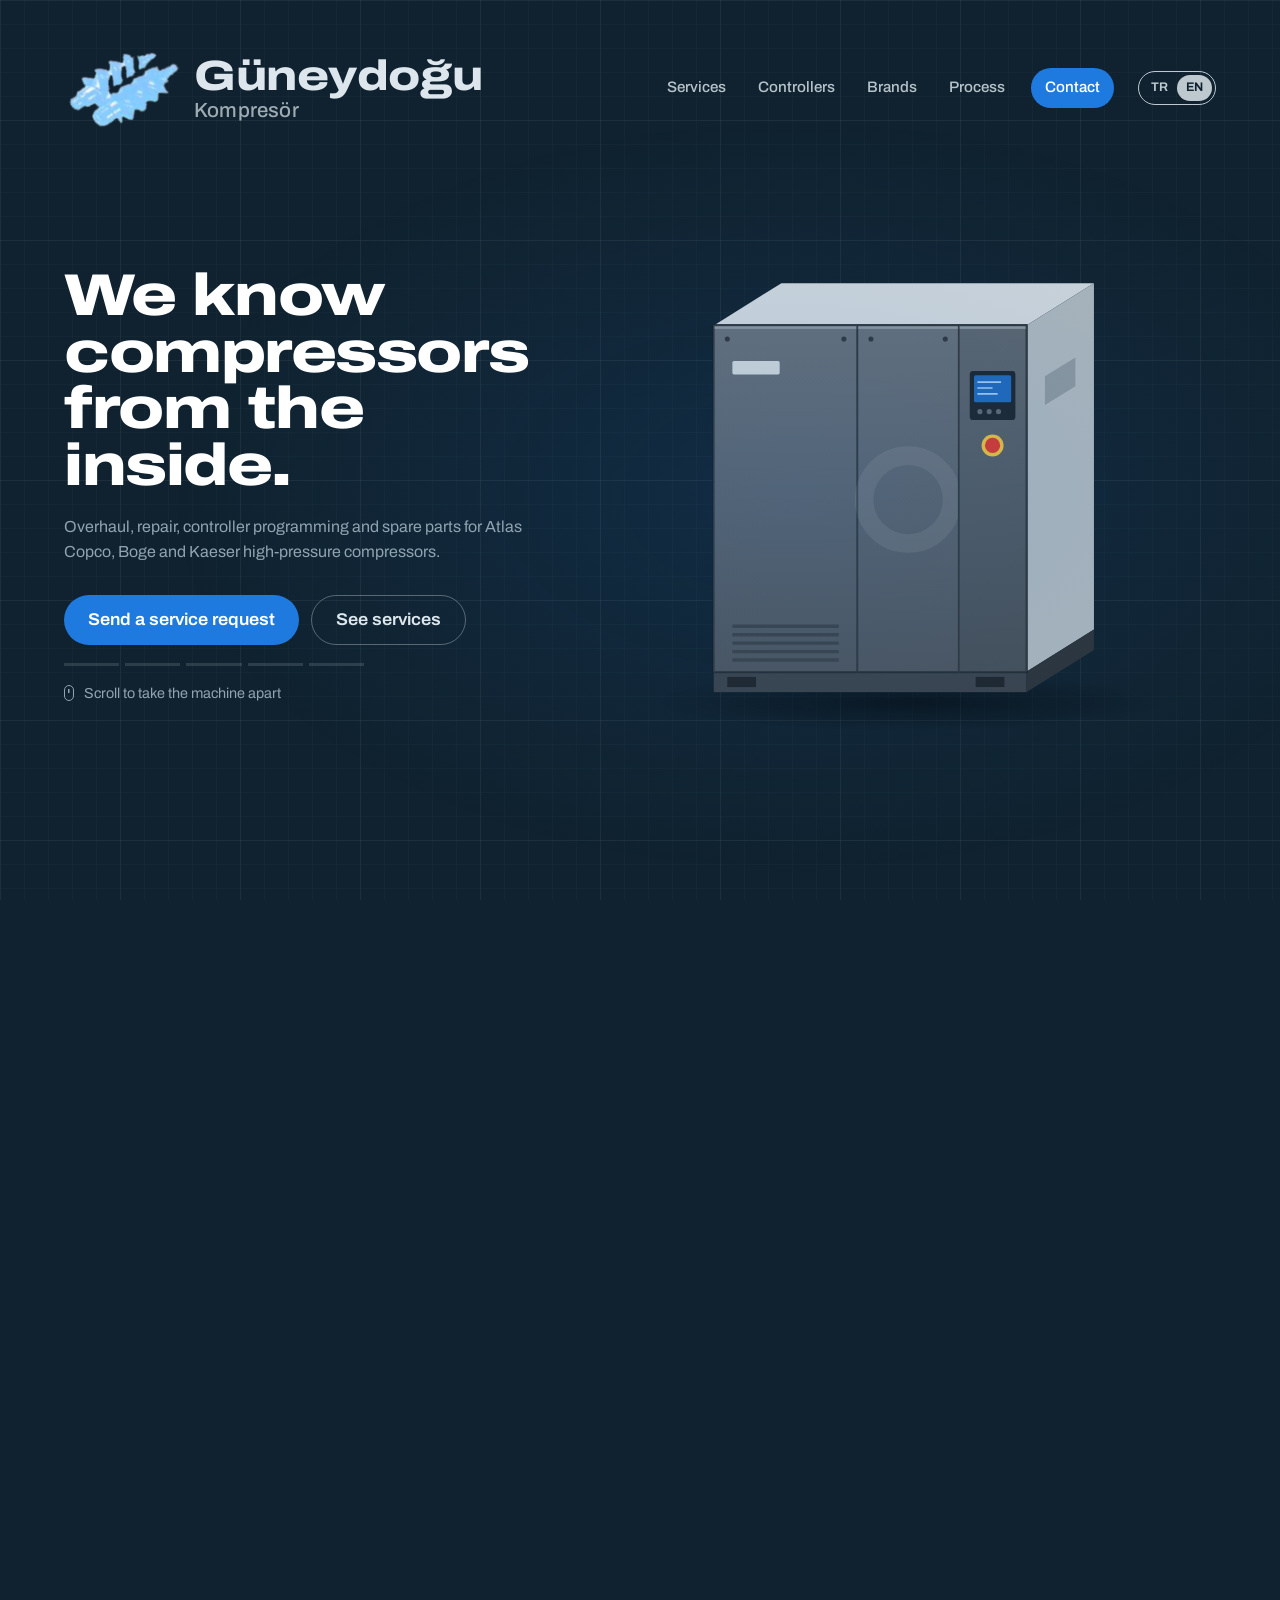
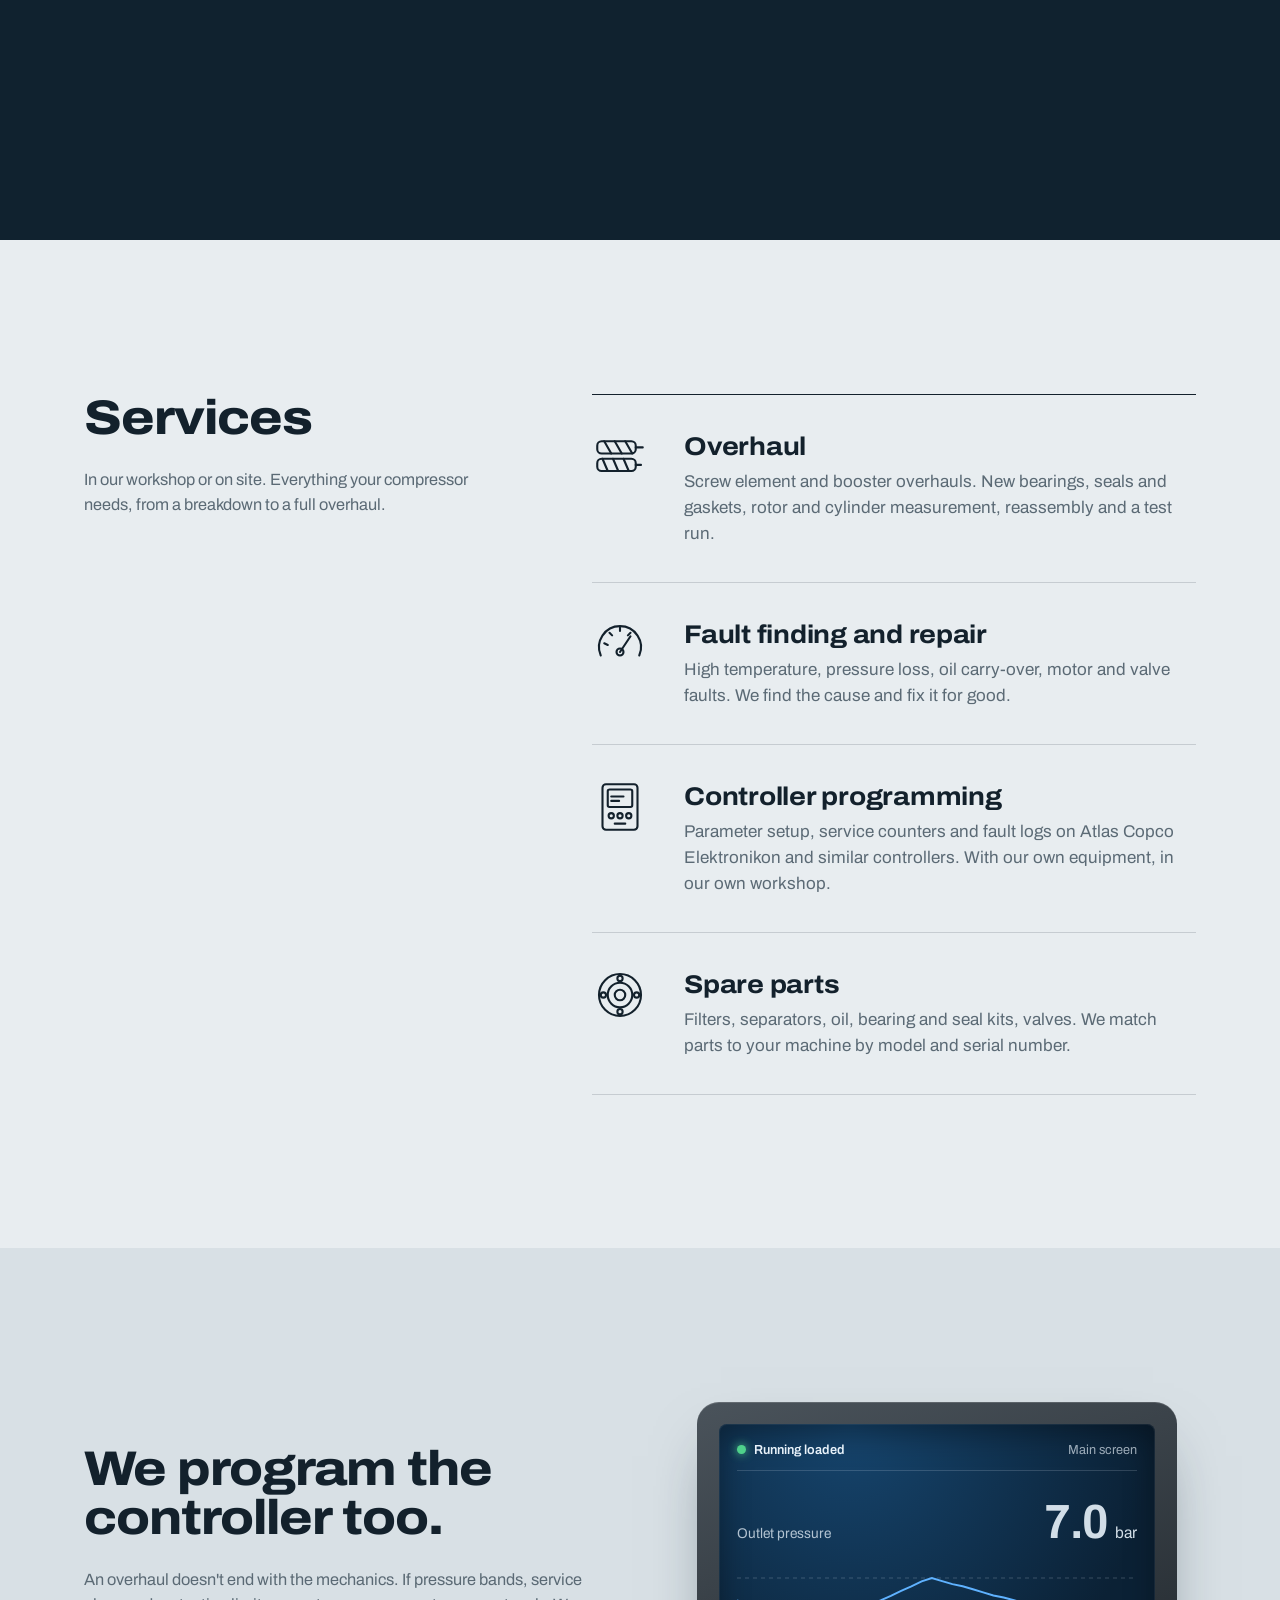
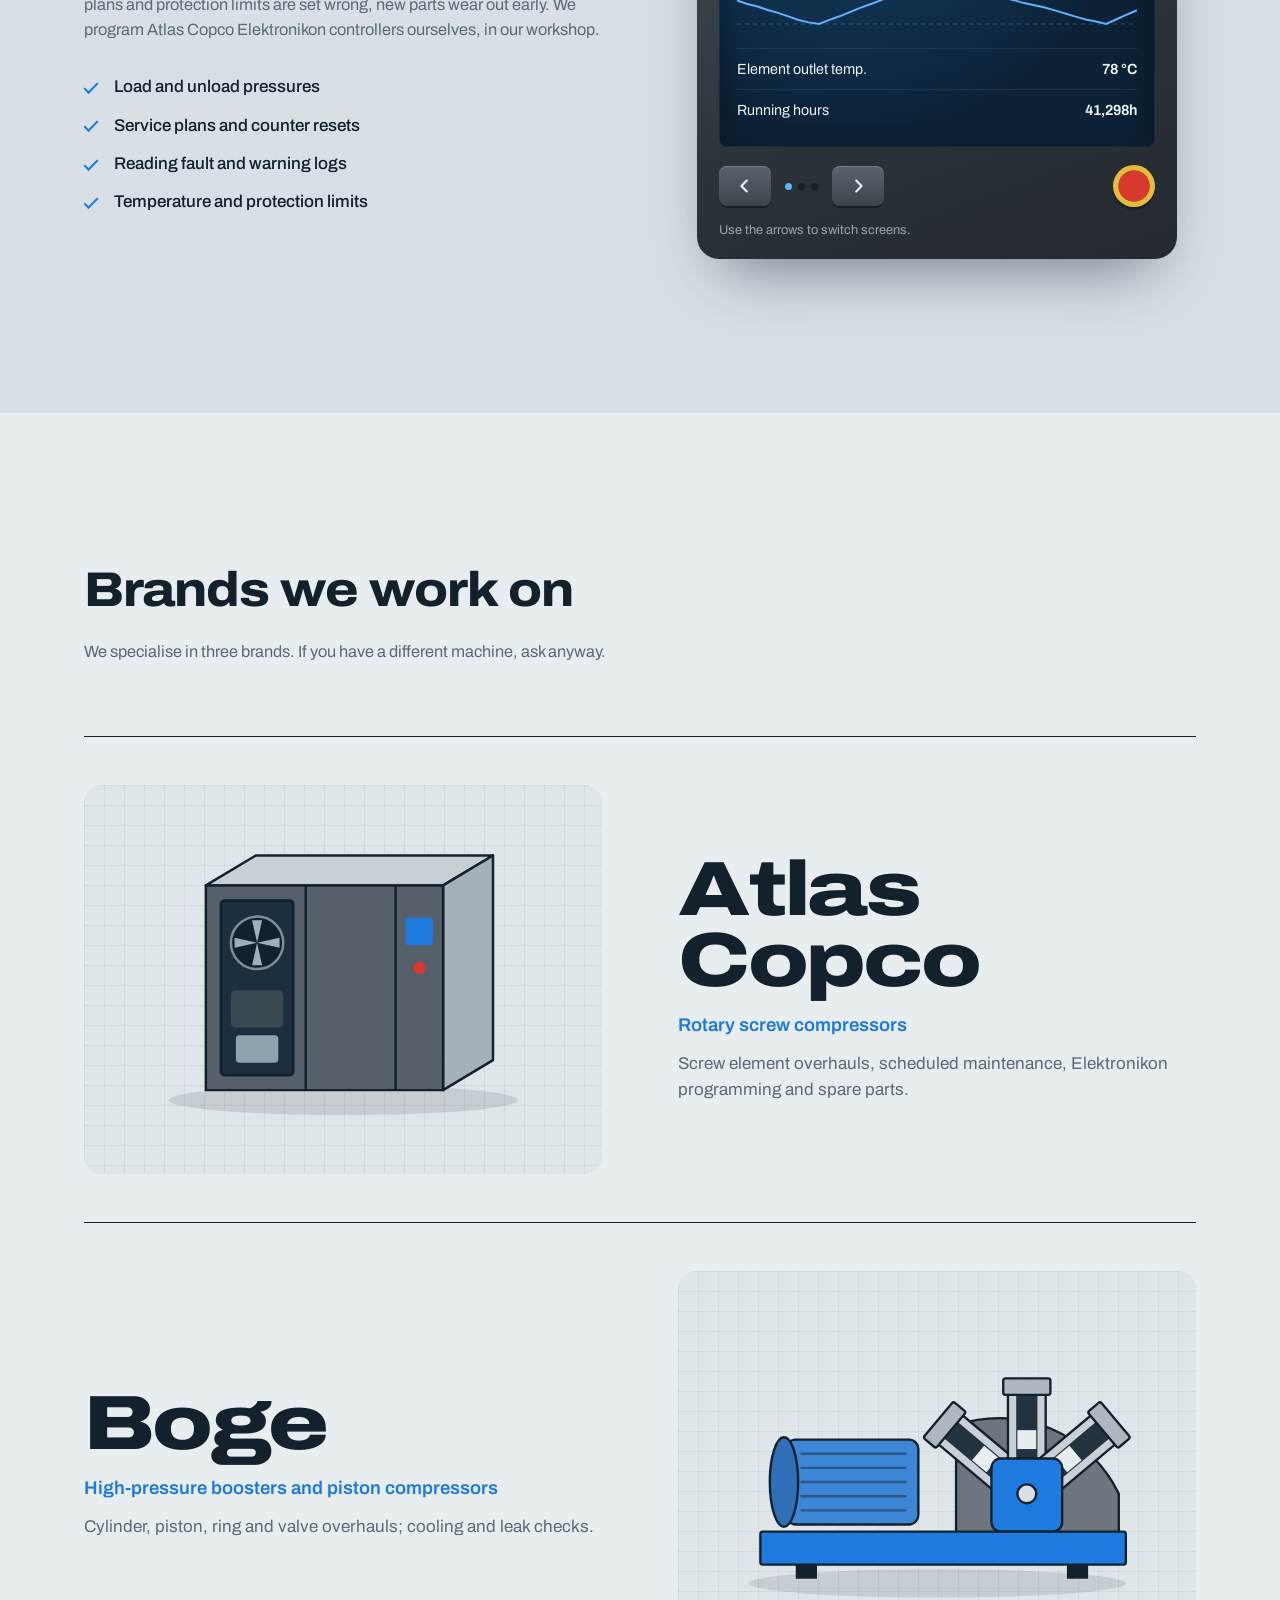
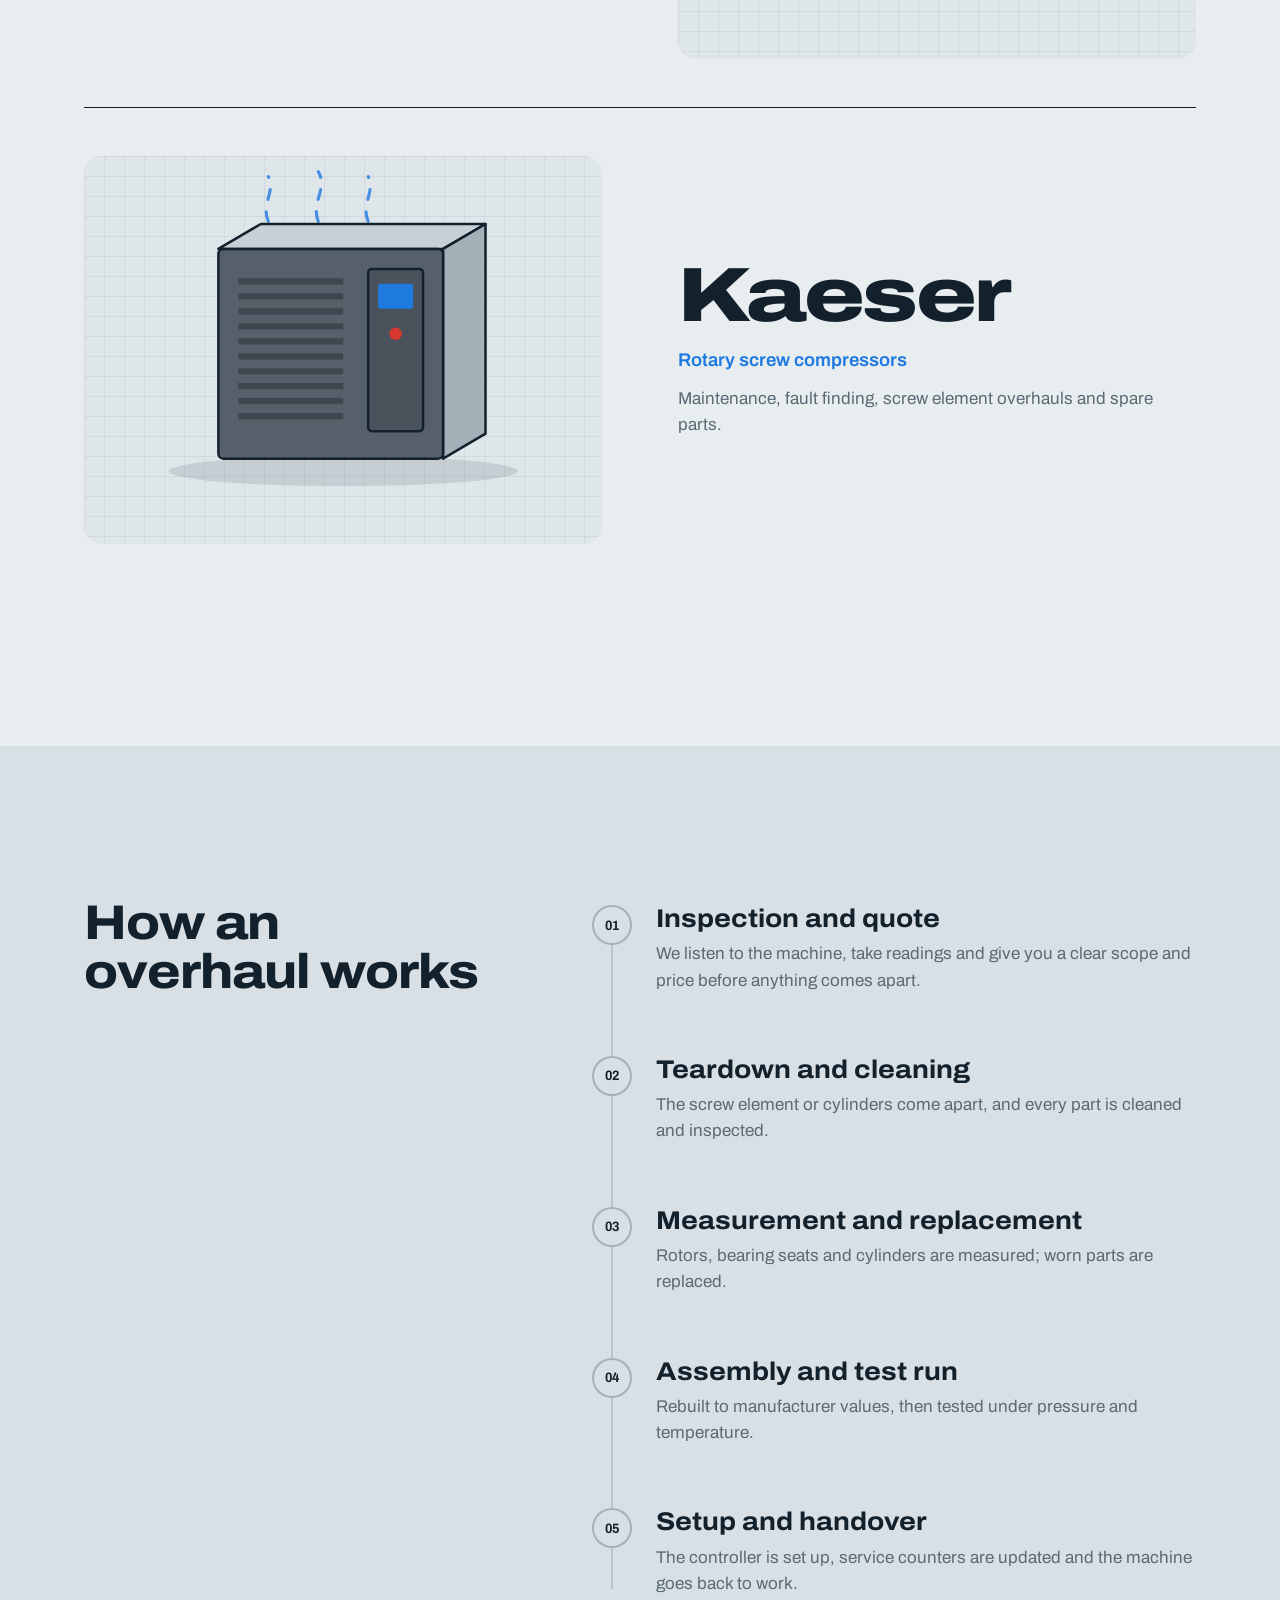
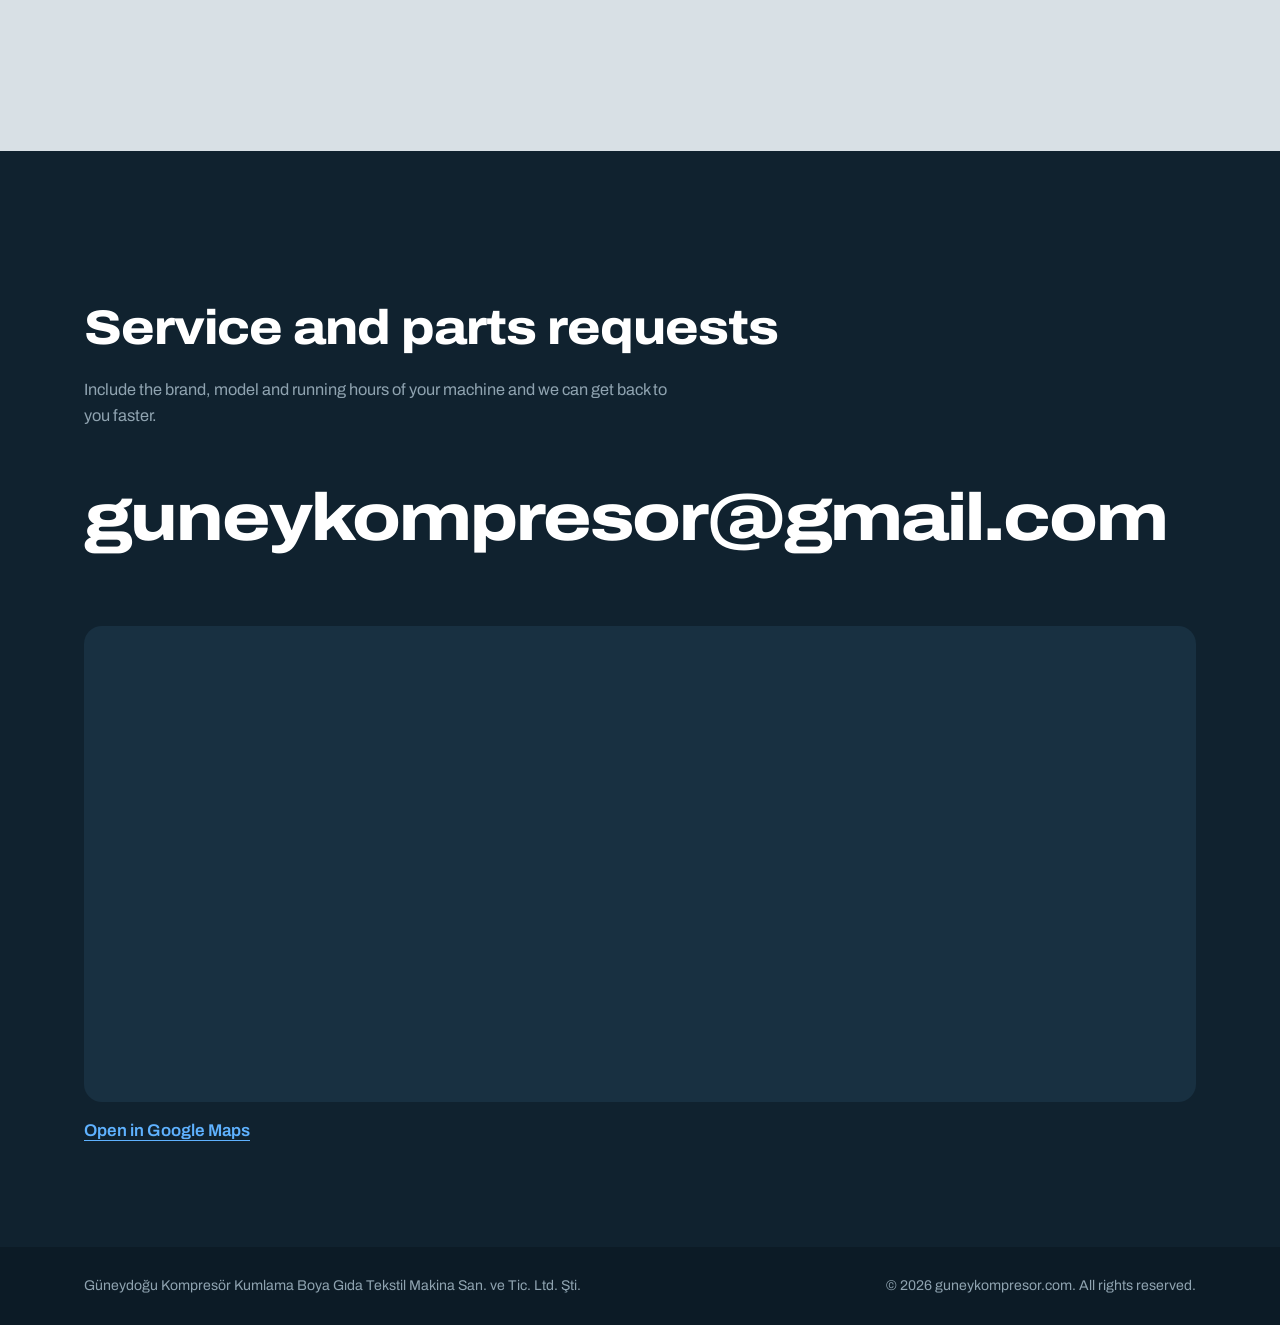
==== commit 502a87b4: "2026/09/17" ====
--- a/index.html
+++ b/index.html
@@ -24,4 +24,4 @@
 <!--#|    Update | 2026/09/17      |#-->
 <!--#|___________|_________________|#-->
 <!--#################################-->
-<html lang="tr"><head><meta charset="UTF-8"/><meta http-equiv="content-type" content="text/html; charset=utf-8"/><meta http-equiv="content-language" content="en"/><meta http-equiv="x-ua-compatible" content="ie=11"/><meta name="viewport" content="width=device-width, initial-scale=1.0"/><meta name="title" content="Güneydoğu Kompresör"/><title>Güneydoğu Kompresör</title><link rel="canonical" href="https://guneykompresor.com/"/><meta name="robots" content="all"/><meta name="distribution" content="global"/><meta name="rating" content="general"/><meta name="revisit-after" content="1"/><meta name="keywords" content="Atlas Copco servis, Boge servis, Kaeser servis, vidalı kompresör revizyonu, vida bloğu revizyonu, kompresör tamiri, kompresör yedek parça, Elektronikon programlama, yüksek basınç kompresör, booster revizyonu, Güneydoğu Kompresör"/><meta name="description" content="Atlas Copco, Boge ve Kaeser yüksek basınç kompresörleri için vida bloğu revizyonu, arıza onarımı, Elektronikon programlama ve yedek parça. Güneydoğu Kompresör."/><meta name="copyright" content="© 2026, Güneydoğu Kompresör All Rights Reserved."/><meta name="author" content="Mehmet Deniz"/><meta name="generator" content="guneykompresor.com"/><link ID="favicon" rel="icon" type="image/x-icon" href="favicons/favicon.ico"/><meta name="theme-color" media="(prefers-color-scheme: light)" content="#84D1FF"/><meta name="theme-color" media="(prefers-color-scheme: dark)" content="#84D1FF"/><link rel="manifest" href="favicons/manifest.json" crossorigin="use-credentials"/><meta name="mobile-web-app-capable" content="yes"/><meta name="theme-color" content="#84D1FF"/><meta name="application-name" content="Güneydoğu Kompresör"/><link rel="apple-touch-icon" sizes="1024x1024" href="favicons/favicon-1024x1024.png"/><meta name="apple-mobile-web-app-capable" content="yes"/><meta name="apple-mobile-web-app-status-bar-style" content="black-translucent"/><meta name="apple-mobile-web-app-title" content="Güneydoğu Kompresör"/><link rel="apple-touch-startup-image" media="(device-width: 320px) and (device-height: 568px) and (-webkit-device-pixel-ratio: 2) and (orientation: portrait)" href="favicons/apple-touch-startup-image-640x1136.png"/><link rel="apple-touch-startup-image" media="(device-width: 320px) and (device-height: 568px) and (-webkit-device-pixel-ratio: 2) and (orientation: landscape)" href="favicons/apple-touch-startup-image-1136x640.png"/><link rel="apple-touch-startup-image" media="(device-width: 375px) and (device-height: 667px) and (-webkit-device-pixel-ratio: 2) and (orientation: portrait)" href="favicons/apple-touch-startup-image-750x1334.png"/><link rel="apple-touch-startup-image" media="(device-width: 375px) and (device-height: 667px) and (-webkit-device-pixel-ratio: 2) and (orientation: landscape)" href="favicons/apple-touch-startup-image-1334x750.png"/><link rel="apple-touch-startup-image" media="(device-width: 375px) and (device-height: 812px) and (-webkit-device-pixel-ratio: 3) and (orientation: portrait)" href="favicons/apple-touch-startup-image-1125x2436.png"/><link rel="apple-touch-startup-image" media="(device-width: 375px) and (device-height: 812px) and (-webkit-device-pixel-ratio: 3) and (orientation: landscape)" href="favicons/apple-touch-startup-image-2436x1125.png"/><link rel="apple-touch-startup-image" media="(device-width: 390px) and (device-height: 844px) and (-webkit-device-pixel-ratio: 3) and (orientation: portrait)" href="favicons/apple-touch-startup-image-1170x2532.png"/><link rel="apple-touch-startup-image" media="(device-width: 390px) and (device-height: 844px) and (-webkit-device-pixel-ratio: 3) and (orientation: landscape)" href="favicons/apple-touch-startup-image-2532x1170.png"/><link rel="apple-touch-startup-image" media="(device-width: 393px) and (device-height: 852px) and (-webkit-device-pixel-ratio: 3) and (orientation: portrait)" href="favicons/apple-touch-startup-image-1179x2556.png"/><link rel="apple-touch-startup-image" media="(device-width: 393px) and (device-height: 852px) and (-webkit-device-pixel-ratio: 3) and (orientation: landscape)" href="favicons/apple-touch-startup-image-2556x1179.png"/><link rel="apple-touch-startup-image" media="(device-width: 414px) and (device-height: 896px) and (-webkit-device-pixel-ratio: 2) and (orientation: portrait)" href="favicons/apple-touch-startup-image-828x1792.png"/><link rel="apple-touch-startup-image" media="(device-width: 414px) and (device-height: 896px) and (-webkit-device-pixel-ratio: 2) and (orientation: landscape)" href="favicons/apple-touch-startup-image-1792x828.png"/><link rel="apple-touch-startup-image" media="(device-width: 414px) and (device-height: 896px) and (-webkit-device-pixel-ratio: 3) and (orientation: portrait)" href="favicons/apple-touch-startup-image-1242x2688.png"/><link rel="apple-touch-startup-image" media="(device-width: 414px) and (device-height: 896px) and (-webkit-device-pixel-ratio: 3) and (orientation: landscape)" href="favicons/apple-touch-startup-image-2688x1242.png"/><link rel="apple-touch-startup-image" media="(device-width: 414px) and (device-height: 736px) and (-webkit-device-pixel-ratio: 3) and (orientation: portrait)" href="favicons/apple-touch-startup-image-1242x2208.png"/><link rel="apple-touch-startup-image" media="(device-width: 414px) and (device-height: 736px) and (-webkit-device-pixel-ratio: 3) and (orientation: landscape)" href="favicons/apple-touch-startup-image-2208x1242.png"/><link rel="apple-touch-startup-image" media="(device-width: 428px) and (device-height: 926px) and (-webkit-device-pixel-ratio: 3) and (orientation: portrait)" href="favicons/apple-touch-startup-image-1284x2778.png"/><link rel="apple-touch-startup-image" media="(device-width: 428px) and (device-height: 926px) and (-webkit-device-pixel-ratio: 3) and (orientation: landscape)" href="favicons/apple-touch-startup-image-2778x1284.png"/><link rel="apple-touch-startup-image" media="(device-width: 430px) and (device-height: 932px) and (-webkit-device-pixel-ratio: 3) and (orientation: portrait)" href="favicons/apple-touch-startup-image-1290x2796.png"/><link rel="apple-touch-startup-image" media="(device-width: 430px) and (device-height: 932px) and (-webkit-device-pixel-ratio: 3) and (orientation: landscape)" href="favicons/apple-touch-startup-image-2796x1290.png"/><link rel="apple-touch-startup-image" media="(device-width: 744px) and (device-height: 1133px) and (-webkit-device-pixel-ratio: 2) and (orientation: portrait)" href="favicons/apple-touch-startup-image-1488x2266.png"/><link rel="apple-touch-startup-image" media="(device-width: 744px) and (device-height: 1133px) and (-webkit-device-pixel-ratio: 2) and (orientation: landscape)" href="favicons/apple-touch-startup-image-2266x1488.png"/><link rel="apple-touch-startup-image" media="(device-width: 768px) and (device-height: 1024px) and (-webkit-device-pixel-ratio: 2) and (orientation: portrait)" href="favicons/apple-touch-startup-image-1536x2048.png"/><link rel="apple-touch-startup-image" media="(device-width: 768px) and (device-height: 1024px) and (-webkit-device-pixel-ratio: 2) and (orientation: landscape)" href="favicons/apple-touch-startup-image-2048x1536.png"/><link rel="apple-touch-startup-image" media="(device-width: 810px) and (device-height: 1080px) and (-webkit-device-pixel-ratio: 2) and (orientation: portrait)" href="favicons/apple-touch-startup-image-1620x2160.png"/><link rel="apple-touch-startup-image" media="(device-width: 810px) and (device-height: 1080px) and (-webkit-device-pixel-ratio: 2) and (orientation: landscape)" href="favicons/apple-touch-startup-image-2160x1620.png"/><link rel="apple-touch-startup-image" media="(device-width: 820px) and (device-height: 1080px) and (-webkit-device-pixel-ratio: 2) and (orientation: portrait)" href="favicons/apple-touch-startup-image-1640x2160.png"/><link rel="apple-touch-startup-image" media="(device-width: 820px) and (device-height: 1080px) and (-webkit-device-pixel-ratio: 2) and (orientation: landscape)" href="favicons/apple-touch-startup-image-2160x1640.png"/><link rel="apple-touch-startup-image" media="(device-width: 834px) and (device-height: 1194px) and (-webkit-device-pixel-ratio: 2) and (orientation: portrait)" href="favicons/apple-touch-startup-image-1668x2388.png"/><link rel="apple-touch-startup-image" media="(device-width: 834px) and (device-height: 1194px) and (-webkit-device-pixel-ratio: 2) and (orientation: landscape)" href="favicons/apple-touch-startup-image-2388x1668.png"/><link rel="apple-touch-startup-image" media="(device-width: 834px) and (device-height: 1112px) and (-webkit-device-pixel-ratio: 2) and (orientation: portrait)" href="favicons/apple-touch-startup-image-1668x2224.png"/><link rel="apple-touch-startup-image" media="(device-width: 834px) and (device-height: 1112px) and (-webkit-device-pixel-ratio: 2) and (orientation: landscape)" href="favicons/apple-touch-startup-image-2224x1668.png"/><link rel="apple-touch-startup-image" media="(device-width: 1024px) and (device-height: 1366px) and (-webkit-device-pixel-ratio: 2) and (orientation: portrait)" href="favicons/apple-touch-startup-image-2048x2732.png"/><link rel="apple-touch-startup-image" media="(device-width: 1024px) and (device-height: 1366px) and (-webkit-device-pixel-ratio: 2) and (orientation: landscape)" href="favicons/apple-touch-startup-image-2732x2048.png"/><link rel="yandex-tableau-widget" href="favicons/yandex-browser-manifest.json"/><meta name="twitter:card" content="summary_large_image"/><meta name="twitter:title" content="Güneydoğu Kompresör"/><meta name="twitter:description" content="Atlas Copco, Boge ve Kaeser yüksek basınç kompresörleri için vida bloğu revizyonu, arıza onarımı, Elektronikon programlama ve yedek parça. Güneydoğu Kompresör."/><meta name="twitter:image" content="favicons/thumbnail.png"/><meta name="twitter:image:alt" content="Güneydoğu Kompresör"/><meta property="og:description" content="Güneydoğu Kompresör"/><meta property="og:type" content="website"/><meta property="og:title" content="Güneydoğu Kompresör"/><meta property="og:site_name" content="guneykompresor.com"/><meta property="og:url" content="https://guneykompresor.com/"/><meta property="og:image" content="favicons/thumbnail.png"/><meta property="og:image:alt" content="Atlas Copco, Boge ve Kaeser yüksek basınç kompresörleri için vida bloğu revizyonu, arıza onarımı, Elektronikon programlama ve yedek parça. Güneydoğu Kompresör."/><meta property="og:locale" content="en_US"/><link rel="apple-touch-icon" href="favicons/apple-icon-57x57.png"/><link rel="apple-touch-icon" sizes="57x57" href="favicons/apple-icon-57x57.png"/><link rel="apple-touch-icon" sizes="60x60" href="favicons/apple-icon-60x60.png"/><link rel="apple-touch-icon" sizes="72x72" href="favicons/apple-icon-72x72.png"/><link rel="apple-touch-icon" sizes="76x76" href="favicons/apple-icon-76x76.png"/><link rel="apple-touch-icon" sizes="114x114" href="favicons/apple-icon-114x114.png"/><link rel="apple-touch-icon" sizes="120x120" href="favicons/apple-icon-120x120.png"/><link rel="apple-touch-icon" sizes="144x144" href="favicons/apple-icon-144x144.png"/><link rel="apple-touch-icon" sizes="152x152" href="favicons/apple-icon-152x152.png"/><link rel="apple-touch-icon" sizes="167x167" href="favicons/apple-icon-167x167.png"/><link rel="apple-touch-icon" sizes="180x180" href="favicons/apple-icon-180x180.png"/><link id="favicon_16" rel="icon" type="image/png" href="favicons/favicon-16x16.png"/><link id="favicon_16_shortcut" rel="shortcut icon" href="favicons/favicon-16x16.png"/><link id="favicon_16_sizes" rel="icon" type="image/png" sizes="16x16" href="favicons/favicon-16x16.png"/><link id="favicon_32" rel="icon" type="image/png" sizes="32x32" href="favicons/favicon-32x32.png"/><link rel="icon" type="image/png" sizes="48x48" href="favicons/favicon-48x48.png"/><link rel="icon" type="image/png" sizes="96x96" href="favicons/favicon-96x96.png"/><link rel="icon" type="image/png" sizes="144x144" href="favicons/favicon-144x144.png"/><link rel="icon" type="image/png" sizes="192x192" href="favicons/favicon-192x192.png"/><link rel="icon" type="image/png" sizes="256x256" href="favicons/favicon-256x256.png"/><link rel="icon" type="image/png" sizes="384x384" href="favicons/favicon-384x384.png"/><link rel="icon" type="image/png" sizes="512x512" href="favicons/favicon-512x512.png"/><link rel="icon" type="image/png" sizes="1024x1024" href="favicons/favicon-1024x1024.png"/><meta name="msapplication-TileColor" content="#84D1FF"/><meta name="msapplication-TitleImage" content="favicons/favicon-144x144.png"/><meta name="msapplication-config" content="favicons/browserconfig.xml"/><link rel="preconnect" href="https://fonts.googleapis.com"/><link rel="preconnect" href="https://fonts.gstatic.com" crossorigin/><link rel="stylesheet" href="https://fonts.googleapis.com/css2?family=Archivo:wdth,wght@62..125,100..900&display=swap"/><!--[if IE]><script type="text/javascript" src="js/IE.js"></script><![endif]--><!--[if !IE]>--><script type="text/javascript" src="js/JS.js"></script><link rel="stylesheet" href="style.css"/></head><body id="body"><h1 class="seo_header">Güneydoğu Kompresör</h1><div class="progress" aria-hidden="true"><span class="progress_bar" id="progress_bar"></span></div><header class="header" id="header"><a class="brand" href="#top" aria-label="Güneydoğu Kompresör"><img class="brand_mark" alt="icon" src="assets/icon.png" width="128" height="128"/><span class="brand_name">Güneydoğu<span class="brand_sub">Kompresör</span></span></a><nav class="nav" id="nav" aria-label="Ana menü"><a class="nav_link" href="#hizmetler" data-lang="0">Hizmetler</a><a class="nav_link" href="#kontrol" data-lang="1">Kontrol ünitesi</a><a class="nav_link" href="#markalar" data-lang="2">Markalar</a><a class="nav_link" href="#surec" data-lang="3">Süreç</a><a class="nav_link cta" href="#iletisim" data-lang="4">İletişim</a></nav><div class="header_tools"><div class="lang" id="language_switch" role="group" aria-label="Dil" data-lang-aria="6"></div><button class="burger" id="burger" type="button" aria-expanded="false" aria-controls="nav" data-lang-aria="5" aria-label="Menü"><span></span><span></span></button></div></header><main><section class="scene" id="top" data-theme="dark"><div class="scene_sticky"><div class="scene_art"><svg class="scene_svg" id="scene_svg" viewBox="0 0 1000 760" preserveAspectRatio="xMidYMid meet" role="img" aria-label="Vidalı kompresörün adım adım sökülmesi" data-lang-aria="100"><defs><linearGradient id="panel_gradient" x1="0" y1="0" x2="0" y2="1"><stop offset="0" stop-color="#646e78"/><stop offset="1" stop-color="#4b545d"/></linearGradient><linearGradient id="panel_right_gradient" x1="0" y1="0" x2="0" y2="1"><stop offset="0" stop-color="#5a646d"/><stop offset="1" stop-color="#454e56"/></linearGradient><linearGradient id="motor_gradient" x1="0" y1="0" x2="0" y2="1"><stop offset="0" stop-color="#4a5862"/><stop offset=".45" stop-color="#34424c"/><stop offset="1" stop-color="#222d35"/></linearGradient><linearGradient id="tank_gradient" x1="0" y1="0" x2="1" y2="0"><stop offset="0" stop-color="#9aa7ae"/><stop offset=".45" stop-color="#eef2f4"/><stop offset="1" stop-color="#8d9aa1"/></linearGradient><linearGradient id="casting_gradient" x1="0" y1="0" x2="0" y2="1"><stop offset="0" stop-color="#b3c4cd"/><stop offset=".55" stop-color="#8ea5b1"/><stop offset="1" stop-color="#6b818d"/></linearGradient><linearGradient id="casting_dark_gradient" x1="0" y1="0" x2="0" y2="1"><stop offset="0" stop-color="#90a6b2"/><stop offset="1" stop-color="#5a6f7b"/></linearGradient><linearGradient id="steel_gradient" x1="0" y1="0" x2="0" y2="1"><stop offset="0" stop-color="#f2f6f8"/><stop offset=".5" stop-color="#9eabb2"/><stop offset=".8" stop-color="#d7dfe3"/><stop offset="1" stop-color="#8795a0"/></linearGradient><linearGradient id="rotor_shade_gradient" x1="0" y1="0" x2="0" y2="1"><stop offset="0" stop-color="#fff" stop-opacity=".35"/><stop offset=".45" stop-color="#fff" stop-opacity="0"/><stop offset="1" stop-color="#0c1720" stop-opacity=".45"/></linearGradient><pattern id="fins_pattern" width="7" height="10" patternUnits="userSpaceOnUse"><rect width="7" height="10" fill="#2a3945"/><rect width="2" height="10" fill="#465664"/></pattern><clipPath id="male_rotor_clip"><rect x="-185" y="-50" width="228" height="48" rx="10"/></clipPath><clipPath id="female_rotor_clip"><rect x="-185" y="2" width="228" height="44" rx="10"/></clipPath><radialGradient id="floor_gradient" cx=".5" cy=".5" r=".5"><stop offset="0" stop-color="#000" stop-opacity=".45"/><stop offset="1" stop-color="#000" stop-opacity="0"/></radialGradient></defs><g id="machine"><ellipse cx="560" cy="636" rx="300" ry="34" fill="url(#floor_gradient)"/><polygon points="330,190 410,140 780,140 700,190" fill="#cdd4d9"/><polygon points="700,190 780,140 780,550 700,600" fill="#aab4ba"/><polygon points="722,250 758,228 758,262 722,284" fill="#8a959c"/><polygon points="700,600 780,550 780,574 700,624" fill="#2c3339"/><rect x="330" y="600" width="370" height="24" fill="#3a424a"/><rect x="346" y="606" width="34" height="12" fill="#1f252a"/><rect x="640" y="606" width="34" height="12" fill="#1f252a"/><rect x="330" y="190" width="370" height="410" fill="#15283a"/><rect x="330" y="190" width="370" height="410" fill="none" stroke="#0b1822" stroke-width="3"/><g id="interior"><rect x="340" y="198" width="350" height="46" fill="url(#fins_pattern)" stroke="#5b6b77" stroke-width="2"/><rect x="340" y="198" width="350" height="8" fill="#5b6b77"/><rect x="345" y="256" width="100" height="100" rx="6" fill="#1f303d" stroke="#3e4f5b" stroke-width="2"/><circle cx="395" cy="306" r="44" fill="#132330" stroke="#4d5e6a" stroke-width="3"/><g class="fan" style="transform-origin:395px 306px"><path d="M395 306 C 380 290, 382 270, 395 264 C 404 276, 404 292, 395 306Z" fill="#7d8e99"/><path d="M395 306 C 380 290, 382 270, 395 264 C 404 276, 404 292, 395 306Z" fill="#7d8e99" transform="rotate(72 395 306)"/><path d="M395 306 C 380 290, 382 270, 395 264 C 404 276, 404 292, 395 306Z" fill="#7d8e99" transform="rotate(144 395 306)"/><path d="M395 306 C 380 290, 382 270, 395 264 C 404 276, 404 292, 395 306Z" fill="#7d8e99" transform="rotate(216 395 306)"/><path d="M395 306 C 380 290, 382 270, 395 264 C 404 276, 404 292, 395 306Z" fill="#7d8e99" transform="rotate(288 395 306)"/><circle cx="395" cy="306" r="8" fill="#b9c5cc"/></g><rect x="530" y="330" width="70" height="38" rx="10" fill="#cfd6da"/><path d="M545 334 V364 M558 334 V364 M571 334 V364 M584 334 V364" stroke="#aab4ba" stroke-width="2"/><rect x="548" y="368" width="34" height="46" rx="3" fill="#a88f5c"/><rect x="542" y="408" width="46" height="10" rx="2" fill="#8a744a"/><rect x="360" y="530" width="22" height="16" fill="#1d262d"/><rect x="445" y="530" width="22" height="16" fill="#1d262d"/><rect x="345" y="420" width="135" height="110" rx="10" fill="url(#motor_gradient)"/><path d="M352 432 H474 M352 441 H474 M352 450 H474 M352 459 H474 M352 468 H474 M352 477 H474 M352 486 H474 M352 495 H474 M352 504 H474 M352 513 H474" stroke="#52616c" stroke-width="2" opacity=".8"/><rect x="337" y="432" width="12" height="86" rx="4" fill="#2a353e"/><rect x="390" y="402" width="50" height="20" rx="2" fill="#33404a"/><path d="M480 438 L522 452 L522 502 L480 516 Z" fill="#3a4852"/><rect x="548" y="508" width="62" height="37" fill="#2b3944"/><rect x="336" y="545" width="358" height="50" fill="#1f2c36"/><path d="M336 558 H694 M336 582 H694" stroke="#2f3f4b" stroke-width="3"/><path d="M648 400 C 620 402, 612 420, 604 442" fill="none" stroke="#121518" stroke-width="6"/><rect x="648" y="300" width="44" height="285" rx="22" fill="url(#tank_gradient)"/><path d="M648 362 H692 M648 540 H692" stroke="#8d9aa1" stroke-width="2"/><rect x="652" y="288" width="36" height="14" rx="2" fill="#9aa6ad"/><rect x="662" y="270" width="16" height="18" fill="#7c8990"/><path d="M670 270 V244" stroke="#9aa6ad" stroke-width="8"/><path d="M619 512 V560 H648" fill="none" stroke="#9aa6ad" stroke-width="8" stroke-linejoin="round"/></g><g id="element" transform="translate(585 478) scale(.27)"><g id="element_orings" opacity="0"><ellipse cx="0" cy="-8" rx="42" ry="14" fill="none" stroke="#3aa37a" stroke-width="5"/><ellipse cx="0" cy="16" rx="30" ry="10" fill="none" stroke="#3aa37a" stroke-width="4"/></g><g id="element_seal" opacity="0"><circle r="24" fill="#2d3a43"/><circle r="13" fill="#9fb0b9"/><circle r="7" fill="#16222b"/></g><g id="element_bolts" opacity="0"><rect x="-30" y="-12" width="54" height="8" rx="2" fill="url(#steel_gradient)"/><rect x="-42" y="-16" width="13" height="16" rx="2" fill="#8795a0"/><rect x="-30" y="10" width="54" height="8" rx="2" fill="url(#steel_gradient)"/><rect x="-42" y="6" width="13" height="16" rx="2" fill="#8795a0"/></g><g id="male_rotor"><rect x="-252" y="-38" width="72" height="24" rx="5" fill="url(#steel_gradient)" stroke="#44525c" stroke-width="1.5"/><rect x="-246" y="-38" width="30" height="5" fill="#6f7d86"/><rect x="38" y="-35" width="74" height="18" rx="4" fill="url(#steel_gradient)" stroke="#44525c" stroke-width="1.5"/><rect x="-185" y="-50" width="228" height="48" rx="10" fill="#c3ced3"/><g clip-path="url(#male_rotor_clip)"><g class="lobes male" id="male_lobes"></g></g><rect x="-185" y="-50" width="228" height="48" rx="10" fill="url(#rotor_shade_gradient)" stroke="#44525c" stroke-width="1.5"/></g><g id="female_rotor"><rect x="-212" y="13" width="32" height="20" rx="4" fill="url(#steel_gradient)" stroke="#44525c" stroke-width="1.5"/><rect x="38" y="15" width="66" height="16" rx="4" fill="url(#steel_gradient)" stroke="#44525c" stroke-width="1.5"/><rect x="-185" y="2" width="228" height="44" rx="10" fill="#c3ced3"/><g clip-path="url(#female_rotor_clip)"><g class="lobes female" id="female_lobes"></g></g><rect x="-185" y="2" width="228" height="44" rx="10" fill="url(#rotor_shade_gradient)" stroke="#44525c" stroke-width="1.5"/></g><g id="rotor_housing"><rect x="-145" y="-142" width="110" height="46" rx="6" fill="url(#casting_gradient)" stroke="#3d525e" stroke-width="1.5"/><ellipse cx="-90" cy="-142" rx="55" ry="12" fill="#6a808c"/><ellipse cx="-90" cy="-142" rx="40" ry="8" fill="#1d2a33"/><rect x="-200" y="-100" width="260" height="200" rx="14" fill="url(#casting_gradient)" stroke="#3d525e" stroke-width="1.5"/><rect x="-155" y="-100" width="12" height="200" fill="#fff" opacity=".12"/><rect x="-95" y="-100" width="12" height="200" fill="#fff" opacity=".12"/><rect x="-35" y="-100" width="12" height="200" fill="#fff" opacity=".12"/><rect x="-200" y="40" width="260" height="60" rx="14" fill="#0c1720" opacity=".14"/><rect x="-206" y="-92" width="14" height="184" rx="4" fill="url(#casting_dark_gradient)"/><rect x="48" y="-112" width="18" height="224" rx="5" fill="url(#casting_dark_gradient)" stroke="#3d525e" stroke-width="1.5"/><circle cx="57" cy="-90" r="4" fill="#465b67"/><circle cx="57" cy="-45" r="4" fill="#465b67"/><circle cx="57" cy="0" r="4" fill="#465b67"/><circle cx="57" cy="45" r="4" fill="#465b67"/><circle cx="57" cy="90" r="4" fill="#465b67"/><rect x="-180" y="98" width="50" height="18" rx="3" fill="url(#casting_dark_gradient)"/><rect x="-30" y="98" width="50" height="18" rx="3" fill="url(#casting_dark_gradient)"/><rect x="-128" y="-62" width="44" height="26" rx="2" fill="#d4dde2"/><path d="M-122 -54 H-90 M-122 -46 H-100" stroke="#8d9ba3" stroke-width="2"/><circle cx="-10" cy="-100" r="7" fill="#d63a3a"/></g><g id="discharge_housing"><rect x="98" y="90" width="54" height="26" rx="4" fill="url(#casting_dark_gradient)"/><rect x="62" y="-94" width="124" height="188" rx="12" fill="url(#casting_gradient)" stroke="#3d525e" stroke-width="1.5"/><rect x="110" y="-94" width="10" height="188" fill="#fff" opacity=".12"/><rect x="62" y="34" width="124" height="60" rx="12" fill="#0c1720" opacity=".14"/><rect x="58" y="-104" width="14" height="208" rx="4" fill="url(#casting_dark_gradient)"/><rect x="180" y="-72" width="32" height="58" rx="12" fill="url(#casting_gradient)" stroke="#3d525e" stroke-width="1.5"/><rect x="180" y="12" width="32" height="58" rx="12" fill="url(#casting_gradient)" stroke="#3d525e" stroke-width="1.5"/><circle cx="140" cy="-94" r="7" fill="#d63a3a"/></g><g id="bearing_1" class="bearing" opacity="0"><circle r="30" fill="url(#steel_gradient)" stroke="#44525c" stroke-width="1.5"/><circle r="27" fill="#26323b"/><g class="bearing_balls"></g><circle r="19" fill="url(#steel_gradient)"/><circle r="11" fill="#16222b"/></g><g id="bearing_2" class="bearing" opacity="0"><circle r="30" fill="url(#steel_gradient)" stroke="#44525c" stroke-width="1.5"/><circle r="27" fill="#26323b"/><g class="bearing_balls"></g><circle r="19" fill="url(#steel_gradient)"/><circle r="11" fill="#16222b"/></g><g id="bearing_3" class="bearing" opacity="0"><circle r="30" fill="url(#steel_gradient)" stroke="#44525c" stroke-width="1.5"/><circle r="27" fill="#26323b"/><g class="bearing_balls"></g><circle r="19" fill="url(#steel_gradient)"/><circle r="11" fill="#16222b"/></g><g id="bearing_4" class="bearing" opacity="0"><circle r="30" fill="url(#steel_gradient)" stroke="#44525c" stroke-width="1.5"/><circle r="27" fill="#26323b"/><g class="bearing_balls"></g><circle r="19" fill="url(#steel_gradient)"/><circle r="11" fill="#16222b"/></g></g><g id="panels"><g id="panel_left"><rect x="330" y="190" width="170" height="410" fill="url(#panel_gradient)" stroke="#2f363c" stroke-width="2"/><rect x="331" y="191" width="168" height="3" fill="#8a949d"/><circle cx="346" cy="206" r="3" fill="#2f363c"/><circle cx="484" cy="206" r="3" fill="#2f363c"/><path d="M352 546 H478 M352 556 H478 M352 566 H478 M352 576 H478 M352 586 H478" stroke="#3a4249" stroke-width="4"/><rect x="352" y="232" width="56" height="16" rx="2" fill="#dfe5e8" opacity=".85"/></g><g id="panel_middle"><rect x="500" y="190" width="120" height="410" fill="url(#panel_gradient)" stroke="#2f363c" stroke-width="2"/><rect x="501" y="191" width="118" height="3" fill="#8a949d"/><circle cx="560" cy="396" r="52" fill="none" stroke="#fff" stroke-opacity=".08" stroke-width="22"/><circle cx="516" cy="206" r="3" fill="#2f363c"/><circle cx="604" cy="206" r="3" fill="#2f363c"/></g><g id="panel_right"><rect x="620" y="190" width="80" height="410" fill="url(#panel_right_gradient)" stroke="#2f363c" stroke-width="2"/><rect x="621" y="191" width="78" height="3" fill="#8a949d"/><rect x="633" y="244" width="54" height="58" rx="4" fill="#1b252d"/><rect x="638" y="249" width="44" height="32" rx="2" fill="#1f67b8" class="glow"/><path d="M642 257 H670 M642 264 H660 M642 271 H666" stroke="#bfe0ff" stroke-width="2" opacity=".8"/><circle cx="645" cy="292" r="3" fill="#5c6770"/><circle cx="656" cy="292" r="3" fill="#5c6770"/><circle cx="667" cy="292" r="3" fill="#5c6770"/><circle cx="660" cy="332" r="13" fill="#e2bd3c"/><circle cx="660" cy="332" r="9" fill="#d3372f"/></g></g></g><g id="interior_labels" class="callouts"><g class="callout"><path pathLength="1" d="M515 221 V110 H800"/><circle cx="515" cy="221" r="5"/><text x="808" y="115" data-lang="200">Soğutucu</text></g><g class="callout"><path pathLength="1" d="M395 306 H250"/><circle cx="395" cy="306" r="5"/><text x="242" y="311" text-anchor="end" data-lang="201">Fan</text></g><g class="callout"><path pathLength="1" d="M540 349 L500 382 H250"/><circle cx="540" cy="349" r="5"/><text x="242" y="387" text-anchor="end" data-lang="202">Hava filtresi ve emiş valfi</text></g><g class="callout"><path pathLength="1" d="M412 475 H250"/><circle cx="412" cy="475" r="5"/><text x="242" y="480" text-anchor="end" data-lang="203">Elektrik motoru</text></g><g class="callout"><path pathLength="1" d="M592 490 V672 H700"/><circle cx="592" cy="490" r="5"/><text x="708" y="677" data-lang="204">Vida bloğu</text></g><g class="callout"><path pathLength="1" d="M692 430 H800"/><circle cx="692" cy="430" r="5"/><text x="808" y="435" data-lang="205">Yağ ayırıcı tank</text></g></g><g id="element_label" class="callouts"><g class="callout"><path pathLength="1" d="M302 512 V528 H778 V512"/><text x="540" y="560" text-anchor="middle" data-lang="204">Vida bloğu</text></g></g><g id="exploded_labels" class="callouts"><g class="callout"><path pathLength="1" d="M416 255 L330 170 H160"/><circle cx="416" cy="255" r="5"/><text x="152" y="175" text-anchor="end" data-lang="206">Rotor gövdesi</text></g><g class="callout"><path pathLength="1" d="M858 270 V140"/><circle cx="858" cy="270" r="5"/><text x="858" y="126" text-anchor="middle" data-lang="207">Basma gövdesi</text></g><g class="callout"><path pathLength="1" d="M445 478 L380 440 H160"/><circle cx="445" cy="478" r="5"/><text x="152" y="445" text-anchor="end" data-lang="208">Erkek rotor</text></g><g class="callout"><path pathLength="1" d="M445 568 L380 606 H160"/><circle cx="445" cy="568" r="5"/><text x="152" y="611" text-anchor="end" data-lang="209">Dişi rotor</text></g><g class="callout"><path pathLength="1" d="M862 486 L905 436"/><circle cx="862" cy="486" r="5"/><text x="905" y="424" text-anchor="middle" data-lang="210">Rulmanlar</text></g><g class="callout"><path pathLength="1" d="M380 706 V716 H700 V706"/><text x="540" y="746" text-anchor="middle" data-lang="211">Keçe, o-ring ve cıvatalar</text></g></g></svg></div><div class="scene_copy"><div class="scene_steps"><div class="step intro active" data-step="0"><h2 class="hero_title" id="hero_title" data-lang="101">Kompresörü içinden tanıyoruz.</h2><p class="hero_lead" data-lang="102">Atlas Copco, Boge ve Kaeser yüksek basınç kompresörleri için revizyon, onarım, kontrol ünitesi programlama ve yedek parça.</p><div class="hero_actions"><a class="button primary" href="#iletisim" data-lang="103">Servis talebi gönder</a><a class="button ghost" href="#hizmetler" data-lang="104">Hizmetleri gör</a></div></div><div class="step" data-step="1"><span class="step_number">01</span><h2 class="step_title" data-lang="110">Paneller sökülür</h2><p class="step_text" data-lang="111">Servis panelleri çıkarılır; motor, soğutucu ve vida bloğu erişilebilir hale gelir.</p></div><div class="step" data-step="2"><span class="step_number">02</span><h2 class="step_title" data-lang="120">Makinenin içi</h2><p class="step_text" data-lang="121">Her bileşen kontrol edilir: elektrik motoru, fan, soğutucu, emiş valfi ve yağ ayırıcı tank.</p></div><div class="step" data-step="3"><span class="step_number">03</span><h2 class="step_title" data-lang="130">Vida bloğu çıkarılır</h2><p class="step_text" data-lang="131">Kompresörün kalbi yerinden alınır. Revizyonun asıl işi burada başlar.</p></div><div class="step" data-step="4"><span class="step_number">04</span><h2 class="step_title" data-lang="140">Rotorlar, rulmanlar, keçeler</h2><p class="step_text" data-lang="141">Gövde açılır, rotorlar ölçülür. Rulman, keçe ve o-ringler yenilenir, blok üretici değerlerine göre yeniden toplanır.</p></div></div><div class="scene_meter" aria-hidden="true"><span class="scene_segment"><i></i></span><span class="scene_segment"><i></i></span><span class="scene_segment"><i></i></span><span class="scene_segment"><i></i></span><span class="scene_segment"><i></i></span></div><p class="scene_hint" id="scene_hint" data-lang="105">Kaydırın, makineyi birlikte sökelim</p></div></div></section><section class="services" id="hizmetler"><div class="wrap services_grid"><div class="services_head"><h2 class="heading" data-lang="300">Hizmetler</h2><p class="lead" data-lang="301">Atölyemizde ya da sahada. Arızadan tam revizyona kadar kompresörünüzün servis ihtiyacı tek yerde.</p></div><ul class="services_list"><li class="service"><svg class="service_icon" viewBox="0 0 64 64" aria-hidden="true"><rect x="6" y="14" width="44" height="14" rx="5"/><rect x="6" y="34" width="44" height="14" rx="5"/><path d="M14 14 l8 14 M26 14 l8 14 M38 14 l8 14 M18 48 l-6 -14 M30 48 l-6 -14 M42 48 l-6 -14"/><path d="M50 21 h8 M50 41 h6"/></svg><div><h3 class="service_title" data-lang="310">Revizyon</h3><p class="service_text" data-lang="311">Vida bloğu ve booster revizyonu. Rulman, keçe ve conta yenileme, rotor ve silindir ölçümü, montaj ve test çalıştırması.</p></div></li><li class="service"><svg class="service_icon" viewBox="0 0 64 64" aria-hidden="true"><path d="M10 44 A24 24 0 1 1 54 44"/><path d="M32 40 L44 22"/><circle cx="32" cy="40" r="4"/><path d="M14 30 l4 2 M20 18 l3 3 M32 12 v4 M44 18 l-3 3"/></svg><div><h3 class="service_title" data-lang="320">Arıza tespiti ve onarım</h3><p class="service_text" data-lang="321">Yüksek sıcaklık, basınç kaybı, yağ taşıması, motor ve valf arızaları. Sorunun kaynağını bulur, kalıcı olarak gideririz.</p></div></li><li class="service"><svg class="service_icon" viewBox="0 0 64 64" aria-hidden="true"><rect x="12" y="6" width="40" height="52" rx="4"/><rect x="18" y="12" width="28" height="20" rx="2"/><path d="M22 20 h14 M22 25 h9"/><circle cx="22" cy="42" r="3"/><circle cx="32" cy="42" r="3"/><circle cx="42" cy="42" r="3"/><path d="M26 51 h12"/></svg><div><h3 class="service_title" data-lang="330">Kontrol ünitesi programlama</h3><p class="service_text" data-lang="331">Atlas Copco Elektronikon ve benzeri kontrol ünitelerinde parametre ayarı, servis sayaçları ve arıza kayıtları. Kendi ekipmanımızla, kendi atölyemizde.</p></div></li><li class="service"><svg class="service_icon" viewBox="0 0 64 64" aria-hidden="true"><circle cx="32" cy="32" r="24"/><circle cx="32" cy="32" r="14"/><circle cx="32" cy="32" r="6"/><circle cx="32" cy="13" r="3"/><circle cx="51" cy="32" r="3"/><circle cx="32" cy="51" r="3"/><circle cx="13" cy="32" r="3"/></svg><div><h3 class="service_title" data-lang="340">Yedek parça</h3><p class="service_text" data-lang="341">Filtre, separatör, yağ, rulman ve keçe setleri, valfler. Makinenize uygun parçayı model ve seri numarasına göre buluruz.</p></div></li></ul></div></section><section class="controller" id="kontrol"><div class="wrap controller_grid"><div class="controller_copy"><h2 class="heading" data-lang="400">Kontrol ünitesini de biz programlıyoruz.</h2><p class="lead" data-lang="401">Revizyon mekanik kısımla bitmez. Basınç aralıkları, servis planı ve koruma değerleri doğru girilmezse yeni parçalar da erken yıpranır. Atlas Copco Elektronikon kontrol ünitelerini atölyemizde kendimiz programlıyoruz.</p><ul class="checks"><li data-lang="402">Yükleme ve boşaltma basınçları</li><li data-lang="403">Servis planı ve sayaç sıfırlama</li><li data-lang="404">Arıza ve uyarı kayıtlarının okunması</li><li data-lang="405">Sıcaklık ve koruma limitleri</li></ul></div><div class="device" id="device"><div class="device_screen" aria-live="off"><div class="screen_bar"><span class="screen_state"><i class="screen_led" id="screen_led"></i><span id="screen_state" data-lang="410">Yükte çalışıyor</span></span><span class="screen_page" id="screen_page_name" data-lang="412">Ana ekran</span></div><div class="screen_view active" data-view="0"><div class="screen_big"><span class="screen_label" data-lang="415">Çıkış basıncı</span><span class="screen_value"><b id="screen_pressure">7,1</b> bar</span></div><svg class="screen_spark" viewBox="0 0 300 70" preserveAspectRatio="none" aria-hidden="true"><line x1="0" y1="12" x2="300" y2="12" class="screen_limit"/><line x1="0" y1="58" x2="300" y2="58" class="screen_limit"/><polyline id="screen_spark" points=""/></svg><div class="screen_row"><span data-lang="416">Element çıkış sıcaklığı</span><b><span id="screen_temperature">79</span> °C</b></div><div class="screen_row"><span data-lang="417">Çalışma saati</span><b><span id="screen_hours">41 285</span><span data-lang="418">sa</span></b></div></div><div class="screen_view" data-view="1"><div class="screen_service"><span data-lang="420">Hava filtresi</span><span class="screen_track"><i style="--v:.72"></i></span><b>560 <span data-lang="418">sa</span></b></div><div class="screen_service"><span data-lang="421">Yağ filtresi</span><span class="screen_track"><i style="--v:.35"></i></span><b>1 300 <span data-lang="418">sa</span></b></div><div class="screen_service"><span data-lang="422">Separatör</span><span class="screen_track"><i style="--v:.18"></i></span><b>3 280 <span data-lang="418">sa</span></b></div><div class="screen_service warn"><span data-lang="423">Yağ değişimi</span><span class="screen_track"><i style="--v:.94"></i></span><b>120 <span data-lang="418">sa</span></b></div></div><div class="screen_view" data-view="2"><div class="screen_row"><span data-lang="430">Boşaltma basıncı</span><b>7,5 bar</b></div><div class="screen_row"><span data-lang="431">Yükleme basıncı</span><b>6,8 bar</b></div><div class="screen_row"><span data-lang="432">Maks. element sıcaklığı</span><b>110 °C</b></div><div class="screen_row"><span data-lang="433">Yeniden başlatma gecikmesi</span><b>10 s</b></div></div></div><div class="device_keys"><button class="key" type="button" id="key_previous" aria-label="Önceki ekran" data-lang-aria="407"><svg viewBox="0 0 20 20" aria-hidden="true"><path d="M12 4 L6 10 L12 16"/></svg></button><div class="device_dots" aria-hidden="true"><i class="on"></i><i></i><i></i></div><button class="key" type="button" id="key_next" aria-label="Sonraki ekran" data-lang-aria="408"><svg viewBox="0 0 20 20" aria-hidden="true"><path d="M8 4 L14 10 L8 16"/></svg></button><span class="device_stop" aria-hidden="true"></span></div><p class="device_hint" data-lang="406">Ekranlar arasında geçmek için okları kullanın.</p></div></div></section><section class="brands" id="markalar"><div class="wrap"><div class="brands_head"><h2 class="heading" data-lang="500">Çalıştığımız markalar</h2><p class="lead" data-lang="501">Üç markada uzmanlaştık. Farklı bir makineniz varsa yine de sorun.</p></div><article class="brand_row"><div class="brand_row_art"><svg viewBox="0 0 340 250" aria-hidden="true" class="drawing"><ellipse cx="170" cy="222" rx="140" ry="12" class="drawing_floor"/><polygon points="60,50 100,26 290,26 250,50" class="drawing_top"/><polygon points="250,50 290,26 290,190 250,214" class="drawing_side"/><rect x="60" y="50" width="190" height="164" class="drawing_body"/><rect x="60" y="50" width="190" height="164" class="drawing_line"/><path d="M140 50 V214 M212 50 V214" class="drawing_line"/><rect x="72" y="62" width="58" height="140" rx="3" class="drawing_cut"/><circle cx="101" cy="96" r="21" class="drawing_fan_ring"/><g class="drawing_fan" style="transform-origin:101px 96px"><path d="M101 96 l-4 -18 h8 z M101 96 l18 -4 v8 z M101 96 l4 18 h-8 z M101 96 l-18 4 v-8 z" class="drawing_blade"/></g><rect x="80" y="134" width="42" height="30" rx="4" class="drawing_motor"/><rect x="84" y="170" width="34" height="22" rx="3" class="drawing_block"/><rect x="220" y="76" width="22" height="22" rx="2" class="drawing_screen"/><circle cx="231" cy="116" r="5" class="drawing_stop"/></svg></div><div class="brand_row_copy"><h3 class="brand_row_name">Atlas Copco</h3><p class="brand_row_type" data-lang="510">Vidalı kompresörler</p><p class="brand_row_text" data-lang="511">Vida bloğu revizyonu, periyodik bakım, Elektronikon programlama ve yedek parça.</p></div></article><article class="brand_row flip"><div class="brand_row_art"><svg viewBox="0 0 360 250" aria-hidden="true" class="drawing"><ellipse cx="180" cy="226" rx="160" ry="12" class="drawing_floor"/><path d="M196 196 V92 A112 112 0 0 1 334 150 V196 Z" class="drawing_guard"/><g transform="rotate(-50 256 150)"><g class="cylinder"><rect x="240" y="64" width="32" height="62" class="drawing_fins"/><rect x="247" y="66" width="18" height="58" class="drawing_bore"/><rect x="248" y="96" width="16" height="16" class="piston" style="animation-delay:-.4s"/><rect x="236" y="52" width="40" height="14" rx="2" class="drawing_head"/></g></g><g><g class="cylinder"><rect x="240" y="64" width="32" height="62" class="drawing_fins"/><rect x="247" y="66" width="18" height="58" class="drawing_bore"/><rect x="248" y="96" width="16" height="16" class="piston"/><rect x="236" y="52" width="40" height="14" rx="2" class="drawing_head"/></g></g><g transform="rotate(50 256 150)"><g class="cylinder"><rect x="240" y="64" width="32" height="62" class="drawing_fins"/><rect x="247" y="66" width="18" height="58" class="drawing_bore"/><rect x="248" y="96" width="16" height="16" class="piston" style="animation-delay:-.8s"/><rect x="236" y="52" width="40" height="14" rx="2" class="drawing_head"/></g></g><rect x="226" y="120" width="60" height="62" rx="8" class="drawing_crank"/><circle cx="256" cy="150" r="8" class="drawing_hub"/><rect x="52" y="104" width="112" height="72" rx="8" class="drawing_electric_motor"/><path d="M64 116 H154 M64 128 H154 M64 140 H154 M64 152 H154 M64 164 H154" class="drawing_ribs"/><ellipse cx="50" cy="140" rx="12" ry="38" class="drawing_cover"/><rect x="30" y="182" width="310" height="28" rx="2" class="drawing_frame"/><rect x="60" y="210" width="18" height="12" class="drawing_foot"/><rect x="290" y="210" width="18" height="12" class="drawing_foot"/></svg></div><div class="brand_row_copy"><h3 class="brand_row_name">Boge</h3><p class="brand_row_type" data-lang="520">Yüksek basınç booster ve pistonlu kompresörler</p><p class="brand_row_text" data-lang="521">Silindir, piston, segman ve valf revizyonu; soğutma ve sızdırmazlık kontrolleri.</p></div></article><article class="brand_row"><div class="brand_row_art"><svg viewBox="0 0 340 250" aria-hidden="true" class="drawing"><ellipse cx="170" cy="222" rx="140" ry="12" class="drawing_floor"/><path d="M110 22 C 104 8, 116 -2, 110 -14 M150 22 C 144 6, 158 -4, 150 -18 M190 22 C 184 8, 196 -2, 190 -14" class="drawing_air"/><polygon points="70,44 104,24 284,24 250,44" class="drawing_top"/><polygon points="250,44 284,24 284,192 250,212" class="drawing_side"/><rect x="70" y="44" width="180" height="168" rx="4" class="drawing_body"/><rect x="70" y="44" width="180" height="168" rx="4" class="drawing_line"/><path d="M86 70 H170 M86 82 H170 M86 94 H170 M86 106 H170 M86 118 H170 M86 130 H170 M86 142 H170 M86 154 H170 M86 166 H170 M86 178 H170" class="drawing_louver"/><rect x="190" y="60" width="44" height="130" rx="3" class="drawing_panel"/><rect x="198" y="72" width="28" height="20" rx="2" class="drawing_screen"/><circle cx="212" cy="112" r="5" class="drawing_stop"/></svg></div><div class="brand_row_copy"><h3 class="brand_row_name">Kaeser</h3><p class="brand_row_type" data-lang="530">Vidalı kompresörler</p><p class="brand_row_text" data-lang="531">Bakım, arıza tespiti, vida bloğu revizyonu ve yedek parça.</p></div></article></div></section><section class="process" id="surec"><div class="wrap process_grid"><div class="process_head"><h2 class="heading" data-lang="600">Bir revizyon nasıl ilerler</h2></div><ol class="timeline" id="timeline"><li class="timeline_step"><span class="timeline_number">01</span><h3 class="timeline_title" data-lang="610">Tespit ve teklif</h3><p class="timeline_text" data-lang="611">Makineyi dinler, ölçüm alır ve sökmeden önce net bir iş kapsamı ile fiyat veririz.</p></li><li class="timeline_step"><span class="timeline_number">02</span><h3 class="timeline_title" data-lang="620">Sökme ve temizlik</h3><p class="timeline_text" data-lang="621">Vida bloğu ya da silindirler sökülür, her parça temizlenip tek tek incelenir.</p></li><li class="timeline_step"><span class="timeline_number">03</span><h3 class="timeline_title" data-lang="630">Ölçüm ve parça değişimi</h3><p class="timeline_text" data-lang="631">Rotor, yatak ve silindir ölçüleri alınır; aşınan parçalar yenilenir.</p></li><li class="timeline_step"><span class="timeline_number">04</span><h3 class="timeline_title" data-lang="640">Montaj ve test</h3><p class="timeline_text" data-lang="641">Üretici değerlerine göre toplanır, basınç ve sıcaklık altında test edilir.</p></li><li class="timeline_step"><span class="timeline_number">05</span><h3 class="timeline_title" data-lang="650">Ayar ve teslim</h3><p class="timeline_text" data-lang="651">Kontrol ünitesi ayarlanır, servis sayaçları güncellenir ve makine işine geri döner.</p></li></ol></div></section><section class="contact" id="iletisim" data-theme="dark"><div class="wrap"><h2 class="heading" data-lang="700">Servis ve parça talepleri</h2><p class="lead" data-lang="701">Makinenin markasını, modelini ve çalışma saatini yazarsanız size daha hızlı dönüş yapabiliriz.</p><a class="contact_mail" href="mailto:guneykompresor@gmail.com">guneykompresor@gmail.com</a><div class="contact_map"><iframe title="Güneydoğu Kompresör konum" src="https://www.google.com/maps/embed?pb=!1m14!1m12!1m3!1d334.2520112922046!2d37.30241402613509!3d37.1536753402518!2m3!1f0!2f0!3f0!3m2!1i1024!2i768!4f13.1!5e0!3m2!1str!2str!4v1649440916107!5m2!1str!2str" loading="lazy" referrerpolicy="no-referrer-when-downgrade" allowfullscreen></iframe></div><a class="contact_map_link" href="https://www.google.com/maps/search/?api=1&amp;query=37.1536753,37.3024140" target="_blank" rel="noopener" data-lang="702">Google Haritalar'da aç</a></div></section></main><footer class="footer" data-theme="dark"><div class="wrap footer_inner"><p class="footer_legal">Güneydoğu Kompresör Kumlama Boya Gıda Tekstil Makina San. ve Tic. Ltd. Şti.</p><p class="footer_copy">© <span id="year_date">2026</span> guneykompresor.com. <span data-lang="800">Tüm hakları saklıdır.</span></p></div></footer><script src="lang.js"></script><script src="script.js"></script></body></html>+<html lang="tr"><head><meta charset="UTF-8"/><meta http-equiv="content-type" content="text/html; charset=utf-8"/><meta http-equiv="content-language" content="en"/><meta http-equiv="x-ua-compatible" content="ie=11"/><meta name="viewport" content="width=device-width, initial-scale=1.0"/><meta name="title" content="Güneydoğu Kompresör"/><title>Güneydoğu Kompresör</title><link rel="canonical" href="https://guneykompresor.com/"/><meta name="robots" content="all"/><meta name="distribution" content="global"/><meta name="rating" content="general"/><meta name="revisit-after" content="1"/><meta name="keywords" content="Atlas Copco servis, Boge servis, Kaeser servis, vidalı kompresör revizyonu, vida bloğu revizyonu, kompresör tamiri, kompresör yedek parça, Elektronikon programlama, yüksek basınç kompresör, booster revizyonu, Güneydoğu Kompresör"/><meta name="description" content="Atlas Copco, Boge ve Kaeser yüksek basınç kompresörleri için vida bloğu revizyonu, arıza onarımı, Elektronikon programlama ve yedek parça. Güneydoğu Kompresör."/><meta name="copyright" content="© 2026, Güneydoğu Kompresör All Rights Reserved."/><meta name="author" content="Mehmet Deniz"/><meta name="generator" content="guneykompresor.com"/><link ID="favicon" rel="icon" type="image/x-icon" href="favicons/favicon.ico"/><meta name="theme-color" media="(prefers-color-scheme: light)" content="#84D1FF"/><meta name="theme-color" media="(prefers-color-scheme: dark)" content="#84D1FF"/><link rel="manifest" href="favicons/manifest.json" crossorigin="use-credentials"/><meta name="mobile-web-app-capable" content="yes"/><meta name="theme-color" content="#84D1FF"/><meta name="application-name" content="Güneydoğu Kompresör"/><link rel="apple-touch-icon" sizes="1024x1024" href="favicons/favicon-1024x1024.png"/><meta name="apple-mobile-web-app-capable" content="yes"/><meta name="apple-mobile-web-app-status-bar-style" content="black-translucent"/><meta name="apple-mobile-web-app-title" content="Güneydoğu Kompresör"/><link rel="apple-touch-startup-image" media="(device-width: 320px) and (device-height: 568px) and (-webkit-device-pixel-ratio: 2) and (orientation: portrait)" href="favicons/apple-touch-startup-image-640x1136.png"/><link rel="apple-touch-startup-image" media="(device-width: 320px) and (device-height: 568px) and (-webkit-device-pixel-ratio: 2) and (orientation: landscape)" href="favicons/apple-touch-startup-image-1136x640.png"/><link rel="apple-touch-startup-image" media="(device-width: 375px) and (device-height: 667px) and (-webkit-device-pixel-ratio: 2) and (orientation: portrait)" href="favicons/apple-touch-startup-image-750x1334.png"/><link rel="apple-touch-startup-image" media="(device-width: 375px) and (device-height: 667px) and (-webkit-device-pixel-ratio: 2) and (orientation: landscape)" href="favicons/apple-touch-startup-image-1334x750.png"/><link rel="apple-touch-startup-image" media="(device-width: 375px) and (device-height: 812px) and (-webkit-device-pixel-ratio: 3) and (orientation: portrait)" href="favicons/apple-touch-startup-image-1125x2436.png"/><link rel="apple-touch-startup-image" media="(device-width: 375px) and (device-height: 812px) and (-webkit-device-pixel-ratio: 3) and (orientation: landscape)" href="favicons/apple-touch-startup-image-2436x1125.png"/><link rel="apple-touch-startup-image" media="(device-width: 390px) and (device-height: 844px) and (-webkit-device-pixel-ratio: 3) and (orientation: portrait)" href="favicons/apple-touch-startup-image-1170x2532.png"/><link rel="apple-touch-startup-image" media="(device-width: 390px) and (device-height: 844px) and (-webkit-device-pixel-ratio: 3) and (orientation: landscape)" href="favicons/apple-touch-startup-image-2532x1170.png"/><link rel="apple-touch-startup-image" media="(device-width: 393px) and (device-height: 852px) and (-webkit-device-pixel-ratio: 3) and (orientation: portrait)" href="favicons/apple-touch-startup-image-1179x2556.png"/><link rel="apple-touch-startup-image" media="(device-width: 393px) and (device-height: 852px) and (-webkit-device-pixel-ratio: 3) and (orientation: landscape)" href="favicons/apple-touch-startup-image-2556x1179.png"/><link rel="apple-touch-startup-image" media="(device-width: 414px) and (device-height: 896px) and (-webkit-device-pixel-ratio: 2) and (orientation: portrait)" href="favicons/apple-touch-startup-image-828x1792.png"/><link rel="apple-touch-startup-image" media="(device-width: 414px) and (device-height: 896px) and (-webkit-device-pixel-ratio: 2) and (orientation: landscape)" href="favicons/apple-touch-startup-image-1792x828.png"/><link rel="apple-touch-startup-image" media="(device-width: 414px) and (device-height: 896px) and (-webkit-device-pixel-ratio: 3) and (orientation: portrait)" href="favicons/apple-touch-startup-image-1242x2688.png"/><link rel="apple-touch-startup-image" media="(device-width: 414px) and (device-height: 896px) and (-webkit-device-pixel-ratio: 3) and (orientation: landscape)" href="favicons/apple-touch-startup-image-2688x1242.png"/><link rel="apple-touch-startup-image" media="(device-width: 414px) and (device-height: 736px) and (-webkit-device-pixel-ratio: 3) and (orientation: portrait)" href="favicons/apple-touch-startup-image-1242x2208.png"/><link rel="apple-touch-startup-image" media="(device-width: 414px) and (device-height: 736px) and (-webkit-device-pixel-ratio: 3) and (orientation: landscape)" href="favicons/apple-touch-startup-image-2208x1242.png"/><link rel="apple-touch-startup-image" media="(device-width: 428px) and (device-height: 926px) and (-webkit-device-pixel-ratio: 3) and (orientation: portrait)" href="favicons/apple-touch-startup-image-1284x2778.png"/><link rel="apple-touch-startup-image" media="(device-width: 428px) and (device-height: 926px) and (-webkit-device-pixel-ratio: 3) and (orientation: landscape)" href="favicons/apple-touch-startup-image-2778x1284.png"/><link rel="apple-touch-startup-image" media="(device-width: 430px) and (device-height: 932px) and (-webkit-device-pixel-ratio: 3) and (orientation: portrait)" href="favicons/apple-touch-startup-image-1290x2796.png"/><link rel="apple-touch-startup-image" media="(device-width: 430px) and (device-height: 932px) and (-webkit-device-pixel-ratio: 3) and (orientation: landscape)" href="favicons/apple-touch-startup-image-2796x1290.png"/><link rel="apple-touch-startup-image" media="(device-width: 744px) and (device-height: 1133px) and (-webkit-device-pixel-ratio: 2) and (orientation: portrait)" href="favicons/apple-touch-startup-image-1488x2266.png"/><link rel="apple-touch-startup-image" media="(device-width: 744px) and (device-height: 1133px) and (-webkit-device-pixel-ratio: 2) and (orientation: landscape)" href="favicons/apple-touch-startup-image-2266x1488.png"/><link rel="apple-touch-startup-image" media="(device-width: 768px) and (device-height: 1024px) and (-webkit-device-pixel-ratio: 2) and (orientation: portrait)" href="favicons/apple-touch-startup-image-1536x2048.png"/><link rel="apple-touch-startup-image" media="(device-width: 768px) and (device-height: 1024px) and (-webkit-device-pixel-ratio: 2) and (orientation: landscape)" href="favicons/apple-touch-startup-image-2048x1536.png"/><link rel="apple-touch-startup-image" media="(device-width: 810px) and (device-height: 1080px) and (-webkit-device-pixel-ratio: 2) and (orientation: portrait)" href="favicons/apple-touch-startup-image-1620x2160.png"/><link rel="apple-touch-startup-image" media="(device-width: 810px) and (device-height: 1080px) and (-webkit-device-pixel-ratio: 2) and (orientation: landscape)" href="favicons/apple-touch-startup-image-2160x1620.png"/><link rel="apple-touch-startup-image" media="(device-width: 820px) and (device-height: 1080px) and (-webkit-device-pixel-ratio: 2) and (orientation: portrait)" href="favicons/apple-touch-startup-image-1640x2160.png"/><link rel="apple-touch-startup-image" media="(device-width: 820px) and (device-height: 1080px) and (-webkit-device-pixel-ratio: 2) and (orientation: landscape)" href="favicons/apple-touch-startup-image-2160x1640.png"/><link rel="apple-touch-startup-image" media="(device-width: 834px) and (device-height: 1194px) and (-webkit-device-pixel-ratio: 2) and (orientation: portrait)" href="favicons/apple-touch-startup-image-1668x2388.png"/><link rel="apple-touch-startup-image" media="(device-width: 834px) and (device-height: 1194px) and (-webkit-device-pixel-ratio: 2) and (orientation: landscape)" href="favicons/apple-touch-startup-image-2388x1668.png"/><link rel="apple-touch-startup-image" media="(device-width: 834px) and (device-height: 1112px) and (-webkit-device-pixel-ratio: 2) and (orientation: portrait)" href="favicons/apple-touch-startup-image-1668x2224.png"/><link rel="apple-touch-startup-image" media="(device-width: 834px) and (device-height: 1112px) and (-webkit-device-pixel-ratio: 2) and (orientation: landscape)" href="favicons/apple-touch-startup-image-2224x1668.png"/><link rel="apple-touch-startup-image" media="(device-width: 1024px) and (device-height: 1366px) and (-webkit-device-pixel-ratio: 2) and (orientation: portrait)" href="favicons/apple-touch-startup-image-2048x2732.png"/><link rel="apple-touch-startup-image" media="(device-width: 1024px) and (device-height: 1366px) and (-webkit-device-pixel-ratio: 2) and (orientation: landscape)" href="favicons/apple-touch-startup-image-2732x2048.png"/><link rel="yandex-tableau-widget" href="favicons/yandex-browser-manifest.json"/><meta name="twitter:card" content="summary_large_image"/><meta name="twitter:title" content="Güneydoğu Kompresör"/><meta name="twitter:description" content="Atlas Copco, Boge ve Kaeser yüksek basınç kompresörleri için vida bloğu revizyonu, arıza onarımı, Elektronikon programlama ve yedek parça. Güneydoğu Kompresör."/><meta name="twitter:image" content="favicons/thumbnail.png"/><meta name="twitter:image:alt" content="Güneydoğu Kompresör"/><meta property="og:description" content="Güneydoğu Kompresör"/><meta property="og:type" content="website"/><meta property="og:title" content="Güneydoğu Kompresör"/><meta property="og:site_name" content="guneykompresor.com"/><meta property="og:url" content="https://guneykompresor.com/"/><meta property="og:image" content="favicons/thumbnail.png"/><meta property="og:image:alt" content="Atlas Copco, Boge ve Kaeser yüksek basınç kompresörleri için vida bloğu revizyonu, arıza onarımı, Elektronikon programlama ve yedek parça. Güneydoğu Kompresör."/><meta property="og:locale" content="en_US"/><link rel="apple-touch-icon" href="favicons/apple-icon-57x57.png"/><link rel="apple-touch-icon" sizes="57x57" href="favicons/apple-icon-57x57.png"/><link rel="apple-touch-icon" sizes="60x60" href="favicons/apple-icon-60x60.png"/><link rel="apple-touch-icon" sizes="72x72" href="favicons/apple-icon-72x72.png"/><link rel="apple-touch-icon" sizes="76x76" href="favicons/apple-icon-76x76.png"/><link rel="apple-touch-icon" sizes="114x114" href="favicons/apple-icon-114x114.png"/><link rel="apple-touch-icon" sizes="120x120" href="favicons/apple-icon-120x120.png"/><link rel="apple-touch-icon" sizes="144x144" href="favicons/apple-icon-144x144.png"/><link rel="apple-touch-icon" sizes="152x152" href="favicons/apple-icon-152x152.png"/><link rel="apple-touch-icon" sizes="167x167" href="favicons/apple-icon-167x167.png"/><link rel="apple-touch-icon" sizes="180x180" href="favicons/apple-icon-180x180.png"/><link id="favicon_16" rel="icon" type="image/png" href="favicons/favicon-16x16.png"/><link id="favicon_16_shortcut" rel="shortcut icon" href="favicons/favicon-16x16.png"/><link id="favicon_16_sizes" rel="icon" type="image/png" sizes="16x16" href="favicons/favicon-16x16.png"/><link id="favicon_32" rel="icon" type="image/png" sizes="32x32" href="favicons/favicon-32x32.png"/><link rel="icon" type="image/png" sizes="48x48" href="favicons/favicon-48x48.png"/><link rel="icon" type="image/png" sizes="96x96" href="favicons/favicon-96x96.png"/><link rel="icon" type="image/png" sizes="144x144" href="favicons/favicon-144x144.png"/><link rel="icon" type="image/png" sizes="192x192" href="favicons/favicon-192x192.png"/><link rel="icon" type="image/png" sizes="256x256" href="favicons/favicon-256x256.png"/><link rel="icon" type="image/png" sizes="384x384" href="favicons/favicon-384x384.png"/><link rel="icon" type="image/png" sizes="512x512" href="favicons/favicon-512x512.png"/><link rel="icon" type="image/png" sizes="1024x1024" href="favicons/favicon-1024x1024.png"/><meta name="msapplication-TileColor" content="#84D1FF"/><meta name="msapplication-TitleImage" content="favicons/favicon-144x144.png"/><meta name="msapplication-config" content="favicons/browserconfig.xml"/><link rel="preconnect" href="https://fonts.googleapis.com"/><link rel="preconnect" href="https://fonts.gstatic.com" crossorigin/><link rel="stylesheet" href="https://fonts.googleapis.com/css2?family=Archivo:wdth,wght@62..125,100..900&display=swap"/><!--[if IE]><script type="text/javascript" src="js/IE.js"></script><![endif]--><!--[if !IE]>--><script type="text/javascript" src="js/JS.js"></script><link rel="stylesheet" href="style.css"/></head><body id="body"><h1 class="seo_header">Güneydoğu Kompresör Kumlama Boya Gıda Tekstil Makina San. ve Tic. Ltd. Şti.</h1><div class="progress" aria-hidden="true"><span class="progress_bar" id="progress_bar"></span></div><header class="header" id="header"><a class="brand" href="#top" aria-label="Güneydoğu Kompresör"><img class="brand_mark" alt="icon" src="assets/icon.png" width="128" height="128"/><span class="brand_name">Güneydoğu<span class="brand_sub">Kompresör</span></span></a><nav class="nav" id="nav" aria-label="Ana menü"><a class="nav_link" href="#hizmetler" data-lang="0">Hizmetler</a><a class="nav_link" href="#kontrol" data-lang="1">Kontrol ünitesi</a><a class="nav_link" href="#markalar" data-lang="2">Markalar</a><a class="nav_link" href="#surec" data-lang="3">Süreç</a><a class="nav_link cta" href="#iletisim" data-lang="4">İletişim</a></nav><div class="header_tools"><div class="lang" id="language_switch" role="group" aria-label="Dil" data-lang-aria="6"></div><button class="burger" id="burger" type="button" aria-expanded="false" aria-controls="nav" data-lang-aria="5" aria-label="Menü"><span></span><span></span></button></div></header><main><section class="scene" id="top" data-theme="dark"><div class="scene_sticky"><div class="scene_art"><svg class="scene_svg" id="scene_svg" viewBox="0 0 1000 760" preserveAspectRatio="xMidYMid meet" role="img" aria-label="Vidalı kompresörün adım adım sökülmesi" data-lang-aria="100"><defs><linearGradient id="panel_gradient" x1="0" y1="0" x2="0" y2="1"><stop offset="0" stop-color="#646e78"/><stop offset="1" stop-color="#4b545d"/></linearGradient><linearGradient id="panel_right_gradient" x1="0" y1="0" x2="0" y2="1"><stop offset="0" stop-color="#5a646d"/><stop offset="1" stop-color="#454e56"/></linearGradient><linearGradient id="motor_gradient" x1="0" y1="0" x2="0" y2="1"><stop offset="0" stop-color="#4a5862"/><stop offset=".45" stop-color="#34424c"/><stop offset="1" stop-color="#222d35"/></linearGradient><linearGradient id="tank_gradient" x1="0" y1="0" x2="1" y2="0"><stop offset="0" stop-color="#9aa7ae"/><stop offset=".45" stop-color="#eef2f4"/><stop offset="1" stop-color="#8d9aa1"/></linearGradient><linearGradient id="casting_gradient" x1="0" y1="0" x2="0" y2="1"><stop offset="0" stop-color="#b3c4cd"/><stop offset=".55" stop-color="#8ea5b1"/><stop offset="1" stop-color="#6b818d"/></linearGradient><linearGradient id="casting_dark_gradient" x1="0" y1="0" x2="0" y2="1"><stop offset="0" stop-color="#90a6b2"/><stop offset="1" stop-color="#5a6f7b"/></linearGradient><linearGradient id="steel_gradient" x1="0" y1="0" x2="0" y2="1"><stop offset="0" stop-color="#f2f6f8"/><stop offset=".5" stop-color="#9eabb2"/><stop offset=".8" stop-color="#d7dfe3"/><stop offset="1" stop-color="#8795a0"/></linearGradient><linearGradient id="rotor_shade_gradient" x1="0" y1="0" x2="0" y2="1"><stop offset="0" stop-color="#fff" stop-opacity=".35"/><stop offset=".45" stop-color="#fff" stop-opacity="0"/><stop offset="1" stop-color="#0c1720" stop-opacity=".45"/></linearGradient><pattern id="fins_pattern" width="7" height="10" patternUnits="userSpaceOnUse"><rect width="7" height="10" fill="#2a3945"/><rect width="2" height="10" fill="#465664"/></pattern><clipPath id="male_rotor_clip"><rect x="-185" y="-50" width="228" height="48" rx="10"/></clipPath><clipPath id="female_rotor_clip"><rect x="-185" y="2" width="228" height="44" rx="10"/></clipPath><radialGradient id="floor_gradient" cx=".5" cy=".5" r=".5"><stop offset="0" stop-color="#000" stop-opacity=".45"/><stop offset="1" stop-color="#000" stop-opacity="0"/></radialGradient></defs><g id="machine"><ellipse cx="560" cy="636" rx="300" ry="34" fill="url(#floor_gradient)"/><polygon points="330,190 410,140 780,140 700,190" fill="#cdd4d9"/><polygon points="700,190 780,140 780,550 700,600" fill="#aab4ba"/><polygon points="722,250 758,228 758,262 722,284" fill="#8a959c"/><polygon points="700,600 780,550 780,574 700,624" fill="#2c3339"/><rect x="330" y="600" width="370" height="24" fill="#3a424a"/><rect x="346" y="606" width="34" height="12" fill="#1f252a"/><rect x="640" y="606" width="34" height="12" fill="#1f252a"/><rect x="330" y="190" width="370" height="410" fill="#15283a"/><rect x="330" y="190" width="370" height="410" fill="none" stroke="#0b1822" stroke-width="3"/><g id="interior"><rect x="340" y="198" width="350" height="46" fill="url(#fins_pattern)" stroke="#5b6b77" stroke-width="2"/><rect x="340" y="198" width="350" height="8" fill="#5b6b77"/><rect x="345" y="256" width="100" height="100" rx="6" fill="#1f303d" stroke="#3e4f5b" stroke-width="2"/><circle cx="395" cy="306" r="44" fill="#132330" stroke="#4d5e6a" stroke-width="3"/><g class="fan" style="transform-origin:395px 306px"><path d="M395 306 C 380 290, 382 270, 395 264 C 404 276, 404 292, 395 306Z" fill="#7d8e99"/><path d="M395 306 C 380 290, 382 270, 395 264 C 404 276, 404 292, 395 306Z" fill="#7d8e99" transform="rotate(72 395 306)"/><path d="M395 306 C 380 290, 382 270, 395 264 C 404 276, 404 292, 395 306Z" fill="#7d8e99" transform="rotate(144 395 306)"/><path d="M395 306 C 380 290, 382 270, 395 264 C 404 276, 404 292, 395 306Z" fill="#7d8e99" transform="rotate(216 395 306)"/><path d="M395 306 C 380 290, 382 270, 395 264 C 404 276, 404 292, 395 306Z" fill="#7d8e99" transform="rotate(288 395 306)"/><circle cx="395" cy="306" r="8" fill="#b9c5cc"/></g><rect x="530" y="330" width="70" height="38" rx="10" fill="#cfd6da"/><path d="M545 334 V364 M558 334 V364 M571 334 V364 M584 334 V364" stroke="#aab4ba" stroke-width="2"/><rect x="548" y="368" width="34" height="46" rx="3" fill="#a88f5c"/><rect x="542" y="408" width="46" height="10" rx="2" fill="#8a744a"/><rect x="360" y="530" width="22" height="16" fill="#1d262d"/><rect x="445" y="530" width="22" height="16" fill="#1d262d"/><rect x="345" y="420" width="135" height="110" rx="10" fill="url(#motor_gradient)"/><path d="M352 432 H474 M352 441 H474 M352 450 H474 M352 459 H474 M352 468 H474 M352 477 H474 M352 486 H474 M352 495 H474 M352 504 H474 M352 513 H474" stroke="#52616c" stroke-width="2" opacity=".8"/><rect x="337" y="432" width="12" height="86" rx="4" fill="#2a353e"/><rect x="390" y="402" width="50" height="20" rx="2" fill="#33404a"/><path d="M480 438 L522 452 L522 502 L480 516 Z" fill="#3a4852"/><rect x="548" y="508" width="62" height="37" fill="#2b3944"/><rect x="336" y="545" width="358" height="50" fill="#1f2c36"/><path d="M336 558 H694 M336 582 H694" stroke="#2f3f4b" stroke-width="3"/><path d="M648 400 C 620 402, 612 420, 604 442" fill="none" stroke="#121518" stroke-width="6"/><rect x="648" y="300" width="44" height="285" rx="22" fill="url(#tank_gradient)"/><path d="M648 362 H692 M648 540 H692" stroke="#8d9aa1" stroke-width="2"/><rect x="652" y="288" width="36" height="14" rx="2" fill="#9aa6ad"/><rect x="662" y="270" width="16" height="18" fill="#7c8990"/><path d="M670 270 V244" stroke="#9aa6ad" stroke-width="8"/><path d="M619 512 V560 H648" fill="none" stroke="#9aa6ad" stroke-width="8" stroke-linejoin="round"/></g><g id="element" transform="translate(585 478) scale(.27)"><g id="element_orings" opacity="0"><ellipse cx="0" cy="-8" rx="42" ry="14" fill="none" stroke="#3aa37a" stroke-width="5"/><ellipse cx="0" cy="16" rx="30" ry="10" fill="none" stroke="#3aa37a" stroke-width="4"/></g><g id="element_seal" opacity="0"><circle r="24" fill="#2d3a43"/><circle r="13" fill="#9fb0b9"/><circle r="7" fill="#16222b"/></g><g id="element_bolts" opacity="0"><rect x="-30" y="-12" width="54" height="8" rx="2" fill="url(#steel_gradient)"/><rect x="-42" y="-16" width="13" height="16" rx="2" fill="#8795a0"/><rect x="-30" y="10" width="54" height="8" rx="2" fill="url(#steel_gradient)"/><rect x="-42" y="6" width="13" height="16" rx="2" fill="#8795a0"/></g><g id="male_rotor"><rect x="-252" y="-38" width="72" height="24" rx="5" fill="url(#steel_gradient)" stroke="#44525c" stroke-width="1.5"/><rect x="-246" y="-38" width="30" height="5" fill="#6f7d86"/><rect x="38" y="-35" width="74" height="18" rx="4" fill="url(#steel_gradient)" stroke="#44525c" stroke-width="1.5"/><rect x="-185" y="-50" width="228" height="48" rx="10" fill="#c3ced3"/><g clip-path="url(#male_rotor_clip)"><g class="lobes male" id="male_lobes"></g></g><rect x="-185" y="-50" width="228" height="48" rx="10" fill="url(#rotor_shade_gradient)" stroke="#44525c" stroke-width="1.5"/></g><g id="female_rotor"><rect x="-212" y="13" width="32" height="20" rx="4" fill="url(#steel_gradient)" stroke="#44525c" stroke-width="1.5"/><rect x="38" y="15" width="66" height="16" rx="4" fill="url(#steel_gradient)" stroke="#44525c" stroke-width="1.5"/><rect x="-185" y="2" width="228" height="44" rx="10" fill="#c3ced3"/><g clip-path="url(#female_rotor_clip)"><g class="lobes female" id="female_lobes"></g></g><rect x="-185" y="2" width="228" height="44" rx="10" fill="url(#rotor_shade_gradient)" stroke="#44525c" stroke-width="1.5"/></g><g id="rotor_housing"><rect x="-145" y="-142" width="110" height="46" rx="6" fill="url(#casting_gradient)" stroke="#3d525e" stroke-width="1.5"/><ellipse cx="-90" cy="-142" rx="55" ry="12" fill="#6a808c"/><ellipse cx="-90" cy="-142" rx="40" ry="8" fill="#1d2a33"/><rect x="-200" y="-100" width="260" height="200" rx="14" fill="url(#casting_gradient)" stroke="#3d525e" stroke-width="1.5"/><rect x="-155" y="-100" width="12" height="200" fill="#fff" opacity=".12"/><rect x="-95" y="-100" width="12" height="200" fill="#fff" opacity=".12"/><rect x="-35" y="-100" width="12" height="200" fill="#fff" opacity=".12"/><rect x="-200" y="40" width="260" height="60" rx="14" fill="#0c1720" opacity=".14"/><rect x="-206" y="-92" width="14" height="184" rx="4" fill="url(#casting_dark_gradient)"/><rect x="48" y="-112" width="18" height="224" rx="5" fill="url(#casting_dark_gradient)" stroke="#3d525e" stroke-width="1.5"/><circle cx="57" cy="-90" r="4" fill="#465b67"/><circle cx="57" cy="-45" r="4" fill="#465b67"/><circle cx="57" cy="0" r="4" fill="#465b67"/><circle cx="57" cy="45" r="4" fill="#465b67"/><circle cx="57" cy="90" r="4" fill="#465b67"/><rect x="-180" y="98" width="50" height="18" rx="3" fill="url(#casting_dark_gradient)"/><rect x="-30" y="98" width="50" height="18" rx="3" fill="url(#casting_dark_gradient)"/><rect x="-128" y="-62" width="44" height="26" rx="2" fill="#d4dde2"/><path d="M-122 -54 H-90 M-122 -46 H-100" stroke="#8d9ba3" stroke-width="2"/><circle cx="-10" cy="-100" r="7" fill="#d63a3a"/></g><g id="discharge_housing"><rect x="98" y="90" width="54" height="26" rx="4" fill="url(#casting_dark_gradient)"/><rect x="62" y="-94" width="124" height="188" rx="12" fill="url(#casting_gradient)" stroke="#3d525e" stroke-width="1.5"/><rect x="110" y="-94" width="10" height="188" fill="#fff" opacity=".12"/><rect x="62" y="34" width="124" height="60" rx="12" fill="#0c1720" opacity=".14"/><rect x="58" y="-104" width="14" height="208" rx="4" fill="url(#casting_dark_gradient)"/><rect x="180" y="-72" width="32" height="58" rx="12" fill="url(#casting_gradient)" stroke="#3d525e" stroke-width="1.5"/><rect x="180" y="12" width="32" height="58" rx="12" fill="url(#casting_gradient)" stroke="#3d525e" stroke-width="1.5"/><circle cx="140" cy="-94" r="7" fill="#d63a3a"/></g><g id="bearing_1" class="bearing" opacity="0"><circle r="30" fill="url(#steel_gradient)" stroke="#44525c" stroke-width="1.5"/><circle r="27" fill="#26323b"/><g class="bearing_balls"></g><circle r="19" fill="url(#steel_gradient)"/><circle r="11" fill="#16222b"/></g><g id="bearing_2" class="bearing" opacity="0"><circle r="30" fill="url(#steel_gradient)" stroke="#44525c" stroke-width="1.5"/><circle r="27" fill="#26323b"/><g class="bearing_balls"></g><circle r="19" fill="url(#steel_gradient)"/><circle r="11" fill="#16222b"/></g><g id="bearing_3" class="bearing" opacity="0"><circle r="30" fill="url(#steel_gradient)" stroke="#44525c" stroke-width="1.5"/><circle r="27" fill="#26323b"/><g class="bearing_balls"></g><circle r="19" fill="url(#steel_gradient)"/><circle r="11" fill="#16222b"/></g><g id="bearing_4" class="bearing" opacity="0"><circle r="30" fill="url(#steel_gradient)" stroke="#44525c" stroke-width="1.5"/><circle r="27" fill="#26323b"/><g class="bearing_balls"></g><circle r="19" fill="url(#steel_gradient)"/><circle r="11" fill="#16222b"/></g></g><g id="panels"><g id="panel_left"><rect x="330" y="190" width="170" height="410" fill="url(#panel_gradient)" stroke="#2f363c" stroke-width="2"/><rect x="331" y="191" width="168" height="3" fill="#8a949d"/><circle cx="346" cy="206" r="3" fill="#2f363c"/><circle cx="484" cy="206" r="3" fill="#2f363c"/><path d="M352 546 H478 M352 556 H478 M352 566 H478 M352 576 H478 M352 586 H478" stroke="#3a4249" stroke-width="4"/><rect x="352" y="232" width="56" height="16" rx="2" fill="#dfe5e8" opacity=".85"/></g><g id="panel_middle"><rect x="500" y="190" width="120" height="410" fill="url(#panel_gradient)" stroke="#2f363c" stroke-width="2"/><rect x="501" y="191" width="118" height="3" fill="#8a949d"/><circle cx="560" cy="396" r="52" fill="none" stroke="#fff" stroke-opacity=".08" stroke-width="22"/><circle cx="516" cy="206" r="3" fill="#2f363c"/><circle cx="604" cy="206" r="3" fill="#2f363c"/></g><g id="panel_right"><rect x="620" y="190" width="80" height="410" fill="url(#panel_right_gradient)" stroke="#2f363c" stroke-width="2"/><rect x="621" y="191" width="78" height="3" fill="#8a949d"/><rect x="633" y="244" width="54" height="58" rx="4" fill="#1b252d"/><rect x="638" y="249" width="44" height="32" rx="2" fill="#1f67b8" class="glow"/><path d="M642 257 H670 M642 264 H660 M642 271 H666" stroke="#bfe0ff" stroke-width="2" opacity=".8"/><circle cx="645" cy="292" r="3" fill="#5c6770"/><circle cx="656" cy="292" r="3" fill="#5c6770"/><circle cx="667" cy="292" r="3" fill="#5c6770"/><circle cx="660" cy="332" r="13" fill="#e2bd3c"/><circle cx="660" cy="332" r="9" fill="#d3372f"/></g></g></g><g id="interior_labels" class="callouts"><g class="callout"><path pathLength="1" d="M515 221 V110 H800"/><circle cx="515" cy="221" r="5"/><text x="808" y="115" data-lang="200">Soğutucu</text></g><g class="callout"><path pathLength="1" d="M395 306 H250"/><circle cx="395" cy="306" r="5"/><text x="242" y="311" text-anchor="end" data-lang="201">Fan</text></g><g class="callout"><path pathLength="1" d="M540 349 L500 382 H250"/><circle cx="540" cy="349" r="5"/><text x="242" y="387" text-anchor="end" data-lang="202">Hava filtresi ve emiş valfi</text></g><g class="callout"><path pathLength="1" d="M412 475 H250"/><circle cx="412" cy="475" r="5"/><text x="242" y="480" text-anchor="end" data-lang="203">Elektrik motoru</text></g><g class="callout"><path pathLength="1" d="M592 490 V672 H700"/><circle cx="592" cy="490" r="5"/><text x="708" y="677" data-lang="204">Vida bloğu</text></g><g class="callout"><path pathLength="1" d="M692 430 H800"/><circle cx="692" cy="430" r="5"/><text x="808" y="435" data-lang="205">Yağ ayırıcı tank</text></g></g><g id="element_label" class="callouts"><g class="callout"><path pathLength="1" d="M302 512 V528 H778 V512"/><text x="540" y="560" text-anchor="middle" data-lang="204">Vida bloğu</text></g></g><g id="exploded_labels" class="callouts"><g class="callout"><path pathLength="1" d="M416 255 L330 170 H160"/><circle cx="416" cy="255" r="5"/><text x="152" y="175" text-anchor="end" data-lang="206">Rotor gövdesi</text></g><g class="callout"><path pathLength="1" d="M858 270 V140"/><circle cx="858" cy="270" r="5"/><text x="858" y="126" text-anchor="middle" data-lang="207">Basma gövdesi</text></g><g class="callout"><path pathLength="1" d="M445 478 L380 440 H160"/><circle cx="445" cy="478" r="5"/><text x="152" y="445" text-anchor="end" data-lang="208">Erkek rotor</text></g><g class="callout"><path pathLength="1" d="M445 568 L380 606 H160"/><circle cx="445" cy="568" r="5"/><text x="152" y="611" text-anchor="end" data-lang="209">Dişi rotor</text></g><g class="callout"><path pathLength="1" d="M862 486 L905 436"/><circle cx="862" cy="486" r="5"/><text x="905" y="424" text-anchor="middle" data-lang="210">Rulmanlar</text></g><g class="callout"><path pathLength="1" d="M380 706 V716 H700 V706"/><text x="540" y="746" text-anchor="middle" data-lang="211">Keçe, o-ring ve cıvatalar</text></g></g></svg></div><div class="scene_copy"><div class="scene_steps"><div class="step intro active" data-step="0"><h2 class="hero_title" id="hero_title" data-lang="101">Kompresörü içinden tanıyoruz.</h2><p class="hero_lead" data-lang="102">Atlas Copco, Boge ve Kaeser yüksek basınç kompresörleri için revizyon, onarım, kontrol ünitesi programlama ve yedek parça.</p><div class="hero_actions"><a class="button primary" href="#iletisim" data-lang="103">Servis talebi gönder</a><a class="button ghost" href="#hizmetler" data-lang="104">Hizmetleri gör</a></div></div><div class="step" data-step="1"><span class="step_number">01</span><h2 class="step_title" data-lang="110">Paneller sökülür</h2><p class="step_text" data-lang="111">Servis panelleri çıkarılır; motor, soğutucu ve vida bloğu erişilebilir hale gelir.</p></div><div class="step" data-step="2"><span class="step_number">02</span><h2 class="step_title" data-lang="120">Makinenin içi</h2><p class="step_text" data-lang="121">Her bileşen kontrol edilir: elektrik motoru, fan, soğutucu, emiş valfi ve yağ ayırıcı tank.</p></div><div class="step" data-step="3"><span class="step_number">03</span><h2 class="step_title" data-lang="130">Vida bloğu çıkarılır</h2><p class="step_text" data-lang="131">Kompresörün kalbi yerinden alınır. Revizyonun asıl işi burada başlar.</p></div><div class="step" data-step="4"><span class="step_number">04</span><h2 class="step_title" data-lang="140">Rotorlar, rulmanlar, keçeler</h2><p class="step_text" data-lang="141">Gövde açılır, rotorlar ölçülür. Rulman, keçe ve o-ringler yenilenir, blok üretici değerlerine göre yeniden toplanır.</p></div></div><div class="scene_meter" aria-hidden="true"><span class="scene_segment"><i></i></span><span class="scene_segment"><i></i></span><span class="scene_segment"><i></i></span><span class="scene_segment"><i></i></span><span class="scene_segment"><i></i></span></div><p class="scene_hint" id="scene_hint" data-lang="105">Kaydırın, makineyi birlikte sökelim</p></div></div></section><section class="services" id="hizmetler"><div class="wrap services_grid"><div class="services_head"><h2 class="heading" data-lang="300">Hizmetler</h2><p class="lead" data-lang="301">Atölyemizde ya da sahada. Arızadan tam revizyona kadar kompresörünüzün servis ihtiyacı tek yerde.</p></div><ul class="services_list"><li class="service"><svg class="service_icon" viewBox="0 0 64 64" aria-hidden="true"><rect x="6" y="14" width="44" height="14" rx="5"/><rect x="6" y="34" width="44" height="14" rx="5"/><path d="M14 14 l8 14 M26 14 l8 14 M38 14 l8 14 M18 48 l-6 -14 M30 48 l-6 -14 M42 48 l-6 -14"/><path d="M50 21 h8 M50 41 h6"/></svg><div><h3 class="service_title" data-lang="310">Revizyon</h3><p class="service_text" data-lang="311">Vida bloğu ve booster revizyonu. Rulman, keçe ve conta yenileme, rotor ve silindir ölçümü, montaj ve test çalıştırması.</p></div></li><li class="service"><svg class="service_icon" viewBox="0 0 64 64" aria-hidden="true"><path d="M10 44 A24 24 0 1 1 54 44"/><path d="M32 40 L44 22"/><circle cx="32" cy="40" r="4"/><path d="M14 30 l4 2 M20 18 l3 3 M32 12 v4 M44 18 l-3 3"/></svg><div><h3 class="service_title" data-lang="320">Arıza tespiti ve onarım</h3><p class="service_text" data-lang="321">Yüksek sıcaklık, basınç kaybı, yağ taşıması, motor ve valf arızaları. Sorunun kaynağını bulur, kalıcı olarak gideririz.</p></div></li><li class="service"><svg class="service_icon" viewBox="0 0 64 64" aria-hidden="true"><rect x="12" y="6" width="40" height="52" rx="4"/><rect x="18" y="12" width="28" height="20" rx="2"/><path d="M22 20 h14 M22 25 h9"/><circle cx="22" cy="42" r="3"/><circle cx="32" cy="42" r="3"/><circle cx="42" cy="42" r="3"/><path d="M26 51 h12"/></svg><div><h3 class="service_title" data-lang="330">Kontrol ünitesi programlama</h3><p class="service_text" data-lang="331">Atlas Copco Elektronikon ve benzeri kontrol ünitelerinde parametre ayarı, servis sayaçları ve arıza kayıtları. Kendi ekipmanımızla, kendi atölyemizde.</p></div></li><li class="service"><svg class="service_icon" viewBox="0 0 64 64" aria-hidden="true"><circle cx="32" cy="32" r="24"/><circle cx="32" cy="32" r="14"/><circle cx="32" cy="32" r="6"/><circle cx="32" cy="13" r="3"/><circle cx="51" cy="32" r="3"/><circle cx="32" cy="51" r="3"/><circle cx="13" cy="32" r="3"/></svg><div><h3 class="service_title" data-lang="340">Yedek parça</h3><p class="service_text" data-lang="341">Filtre, separatör, yağ, rulman ve keçe setleri, valfler. Makinenize uygun parçayı model ve seri numarasına göre buluruz.</p></div></li></ul></div></section><section class="controller" id="kontrol"><div class="wrap controller_grid"><div class="controller_copy"><h2 class="heading" data-lang="400">Kontrol ünitesini de biz programlıyoruz.</h2><p class="lead" data-lang="401">Revizyon mekanik kısımla bitmez. Basınç aralıkları, servis planı ve koruma değerleri doğru girilmezse yeni parçalar da erken yıpranır. Atlas Copco Elektronikon kontrol ünitelerini atölyemizde kendimiz programlıyoruz.</p><ul class="checks"><li data-lang="402">Yükleme ve boşaltma basınçları</li><li data-lang="403">Servis planı ve sayaç sıfırlama</li><li data-lang="404">Arıza ve uyarı kayıtlarının okunması</li><li data-lang="405">Sıcaklık ve koruma limitleri</li></ul></div><div class="device" id="device"><div class="device_screen" aria-live="off"><div class="screen_bar"><span class="screen_state"><i class="screen_led" id="screen_led"></i><span id="screen_state" data-lang="410">Yükte çalışıyor</span></span><span class="screen_page" id="screen_page_name" data-lang="412">Ana ekran</span></div><div class="screen_view active" data-view="0"><div class="screen_big"><span class="screen_label" data-lang="415">Çıkış basıncı</span><span class="screen_value"><b id="screen_pressure">7,1</b> bar</span></div><svg class="screen_spark" viewBox="0 0 300 70" preserveAspectRatio="none" aria-hidden="true"><line x1="0" y1="12" x2="300" y2="12" class="screen_limit"/><line x1="0" y1="58" x2="300" y2="58" class="screen_limit"/><polyline id="screen_spark" points=""/></svg><div class="screen_row"><span data-lang="416">Element çıkış sıcaklığı</span><b><span id="screen_temperature">79</span> °C</b></div><div class="screen_row"><span data-lang="417">Çalışma saati</span><b><span id="screen_hours">41 285</span><span data-lang="418">sa</span></b></div></div><div class="screen_view" data-view="1"><div class="screen_service"><span data-lang="420">Hava filtresi</span><span class="screen_track"><i style="--v:.72"></i></span><b>560 <span data-lang="418">sa</span></b></div><div class="screen_service"><span data-lang="421">Yağ filtresi</span><span class="screen_track"><i style="--v:.35"></i></span><b>1 300 <span data-lang="418">sa</span></b></div><div class="screen_service"><span data-lang="422">Separatör</span><span class="screen_track"><i style="--v:.18"></i></span><b>3 280 <span data-lang="418">sa</span></b></div><div class="screen_service warn"><span data-lang="423">Yağ değişimi</span><span class="screen_track"><i style="--v:.94"></i></span><b>120 <span data-lang="418">sa</span></b></div></div><div class="screen_view" data-view="2"><div class="screen_row"><span data-lang="430">Boşaltma basıncı</span><b>7,5 bar</b></div><div class="screen_row"><span data-lang="431">Yükleme basıncı</span><b>6,8 bar</b></div><div class="screen_row"><span data-lang="432">Maks. element sıcaklığı</span><b>110 °C</b></div><div class="screen_row"><span data-lang="433">Yeniden başlatma gecikmesi</span><b>10 s</b></div></div></div><div class="device_keys"><button class="key" type="button" id="key_previous" aria-label="Önceki ekran" data-lang-aria="407"><svg viewBox="0 0 20 20" aria-hidden="true"><path d="M12 4 L6 10 L12 16"/></svg></button><div class="device_dots" aria-hidden="true"><i class="on"></i><i></i><i></i></div><button class="key" type="button" id="key_next" aria-label="Sonraki ekran" data-lang-aria="408"><svg viewBox="0 0 20 20" aria-hidden="true"><path d="M8 4 L14 10 L8 16"/></svg></button><span class="device_stop" aria-hidden="true"></span></div><p class="device_hint" data-lang="406">Ekranlar arasında geçmek için okları kullanın.</p></div></div></section><section class="brands" id="markalar"><div class="wrap"><div class="brands_head"><h2 class="heading" data-lang="500">Çalıştığımız markalar</h2><p class="lead" data-lang="501">Üç markada uzmanlaştık. Farklı bir makineniz varsa yine de sorun.</p></div><article class="brand_row"><div class="brand_row_art"><svg viewBox="0 0 340 250" aria-hidden="true" class="drawing"><ellipse cx="170" cy="222" rx="140" ry="12" class="drawing_floor"/><polygon points="60,50 100,26 290,26 250,50" class="drawing_top"/><polygon points="250,50 290,26 290,190 250,214" class="drawing_side"/><rect x="60" y="50" width="190" height="164" class="drawing_body"/><rect x="60" y="50" width="190" height="164" class="drawing_line"/><path d="M140 50 V214 M212 50 V214" class="drawing_line"/><rect x="72" y="62" width="58" height="140" rx="3" class="drawing_cut"/><circle cx="101" cy="96" r="21" class="drawing_fan_ring"/><g class="drawing_fan" style="transform-origin:101px 96px"><path d="M101 96 l-4 -18 h8 z M101 96 l18 -4 v8 z M101 96 l4 18 h-8 z M101 96 l-18 4 v-8 z" class="drawing_blade"/></g><rect x="80" y="134" width="42" height="30" rx="4" class="drawing_motor"/><rect x="84" y="170" width="34" height="22" rx="3" class="drawing_block"/><rect x="220" y="76" width="22" height="22" rx="2" class="drawing_screen"/><circle cx="231" cy="116" r="5" class="drawing_stop"/></svg></div><div class="brand_row_copy"><h3 class="brand_row_name">Atlas Copco</h3><p class="brand_row_type" data-lang="510">Vidalı kompresörler</p><p class="brand_row_text" data-lang="511">Vida bloğu revizyonu, periyodik bakım, Elektronikon programlama ve yedek parça.</p></div></article><article class="brand_row flip"><div class="brand_row_art"><svg viewBox="0 0 360 250" aria-hidden="true" class="drawing"><ellipse cx="180" cy="226" rx="160" ry="12" class="drawing_floor"/><path d="M196 196 V92 A112 112 0 0 1 334 150 V196 Z" class="drawing_guard"/><g transform="rotate(-50 256 150)"><g class="cylinder"><rect x="240" y="64" width="32" height="62" class="drawing_fins"/><rect x="247" y="66" width="18" height="58" class="drawing_bore"/><rect x="248" y="96" width="16" height="16" class="piston" style="animation-delay:-.4s"/><rect x="236" y="52" width="40" height="14" rx="2" class="drawing_head"/></g></g><g><g class="cylinder"><rect x="240" y="64" width="32" height="62" class="drawing_fins"/><rect x="247" y="66" width="18" height="58" class="drawing_bore"/><rect x="248" y="96" width="16" height="16" class="piston"/><rect x="236" y="52" width="40" height="14" rx="2" class="drawing_head"/></g></g><g transform="rotate(50 256 150)"><g class="cylinder"><rect x="240" y="64" width="32" height="62" class="drawing_fins"/><rect x="247" y="66" width="18" height="58" class="drawing_bore"/><rect x="248" y="96" width="16" height="16" class="piston" style="animation-delay:-.8s"/><rect x="236" y="52" width="40" height="14" rx="2" class="drawing_head"/></g></g><rect x="226" y="120" width="60" height="62" rx="8" class="drawing_crank"/><circle cx="256" cy="150" r="8" class="drawing_hub"/><rect x="52" y="104" width="112" height="72" rx="8" class="drawing_electric_motor"/><path d="M64 116 H154 M64 128 H154 M64 140 H154 M64 152 H154 M64 164 H154" class="drawing_ribs"/><ellipse cx="50" cy="140" rx="12" ry="38" class="drawing_cover"/><rect x="30" y="182" width="310" height="28" rx="2" class="drawing_frame"/><rect x="60" y="210" width="18" height="12" class="drawing_foot"/><rect x="290" y="210" width="18" height="12" class="drawing_foot"/></svg></div><div class="brand_row_copy"><h3 class="brand_row_name">Boge</h3><p class="brand_row_type" data-lang="520">Yüksek basınç booster ve pistonlu kompresörler</p><p class="brand_row_text" data-lang="521">Silindir, piston, segman ve valf revizyonu; soğutma ve sızdırmazlık kontrolleri.</p></div></article><article class="brand_row"><div class="brand_row_art"><svg viewBox="0 0 340 250" aria-hidden="true" class="drawing"><ellipse cx="170" cy="222" rx="140" ry="12" class="drawing_floor"/><path d="M110 22 C 104 8, 116 -2, 110 -14 M150 22 C 144 6, 158 -4, 150 -18 M190 22 C 184 8, 196 -2, 190 -14" class="drawing_air"/><polygon points="70,44 104,24 284,24 250,44" class="drawing_top"/><polygon points="250,44 284,24 284,192 250,212" class="drawing_side"/><rect x="70" y="44" width="180" height="168" rx="4" class="drawing_body"/><rect x="70" y="44" width="180" height="168" rx="4" class="drawing_line"/><path d="M86 70 H170 M86 82 H170 M86 94 H170 M86 106 H170 M86 118 H170 M86 130 H170 M86 142 H170 M86 154 H170 M86 166 H170 M86 178 H170" class="drawing_louver"/><rect x="190" y="60" width="44" height="130" rx="3" class="drawing_panel"/><rect x="198" y="72" width="28" height="20" rx="2" class="drawing_screen"/><circle cx="212" cy="112" r="5" class="drawing_stop"/></svg></div><div class="brand_row_copy"><h3 class="brand_row_name">Kaeser</h3><p class="brand_row_type" data-lang="530">Vidalı kompresörler</p><p class="brand_row_text" data-lang="531">Bakım, arıza tespiti, vida bloğu revizyonu ve yedek parça.</p></div></article></div></section><section class="process" id="surec"><div class="wrap process_grid"><div class="process_head"><h2 class="heading" data-lang="600">Bir revizyon nasıl ilerler</h2></div><ol class="timeline" id="timeline"><li class="timeline_step"><span class="timeline_number">01</span><h3 class="timeline_title" data-lang="610">Tespit ve teklif</h3><p class="timeline_text" data-lang="611">Makineyi dinler, ölçüm alır ve sökmeden önce net bir iş kapsamı ile fiyat veririz.</p></li><li class="timeline_step"><span class="timeline_number">02</span><h3 class="timeline_title" data-lang="620">Sökme ve temizlik</h3><p class="timeline_text" data-lang="621">Vida bloğu ya da silindirler sökülür, her parça temizlenip tek tek incelenir.</p></li><li class="timeline_step"><span class="timeline_number">03</span><h3 class="timeline_title" data-lang="630">Ölçüm ve parça değişimi</h3><p class="timeline_text" data-lang="631">Rotor, yatak ve silindir ölçüleri alınır; aşınan parçalar yenilenir.</p></li><li class="timeline_step"><span class="timeline_number">04</span><h3 class="timeline_title" data-lang="640">Montaj ve test</h3><p class="timeline_text" data-lang="641">Üretici değerlerine göre toplanır, basınç ve sıcaklık altında test edilir.</p></li><li class="timeline_step"><span class="timeline_number">05</span><h3 class="timeline_title" data-lang="650">Ayar ve teslim</h3><p class="timeline_text" data-lang="651">Kontrol ünitesi ayarlanır, servis sayaçları güncellenir ve makine işine geri döner.</p></li></ol></div></section><section class="contact" id="iletisim" data-theme="dark"><div class="wrap"><h2 class="heading" data-lang="700">Servis ve parça talepleri</h2><p class="lead" data-lang="701">Makinenin markasını, modelini ve çalışma saatini yazarsanız size daha hızlı dönüş yapabiliriz.</p><a class="contact_mail" href="mailto:guneykompresor@gmail.com">guneykompresor@gmail.com</a><div class="contact_map"><iframe title="Güneydoğu Kompresör konum" src="https://www.google.com/maps/embed?pb=!1m14!1m12!1m3!1d334.2520112922046!2d37.30241402613509!3d37.1536753402518!2m3!1f0!2f0!3f0!3m2!1i1024!2i768!4f13.1!5e0!3m2!1str!2str!4v1649440916107!5m2!1str!2str" loading="lazy" referrerpolicy="no-referrer-when-downgrade" allowfullscreen></iframe></div><a class="contact_map_link" href="https://www.google.com/maps/search/?api=1&amp;query=37.1536753,37.3024140" target="_blank" rel="noopener" data-lang="702">Google Haritalar'da aç</a></div></section></main><footer class="footer" data-theme="dark"><div class="wrap footer_inner"><p class="footer_legal">Güneydoğu Kompresör Kumlama Boya Gıda Tekstil Makina San. ve Tic. Ltd. Şti.</p><p class="footer_copy">© <span id="year_date">2026</span> guneykompresor.com. <span data-lang="800">Tüm hakları saklıdır.</span></p></div></footer><script src="lang.js"></script><script src="script.js"></script></body></html>
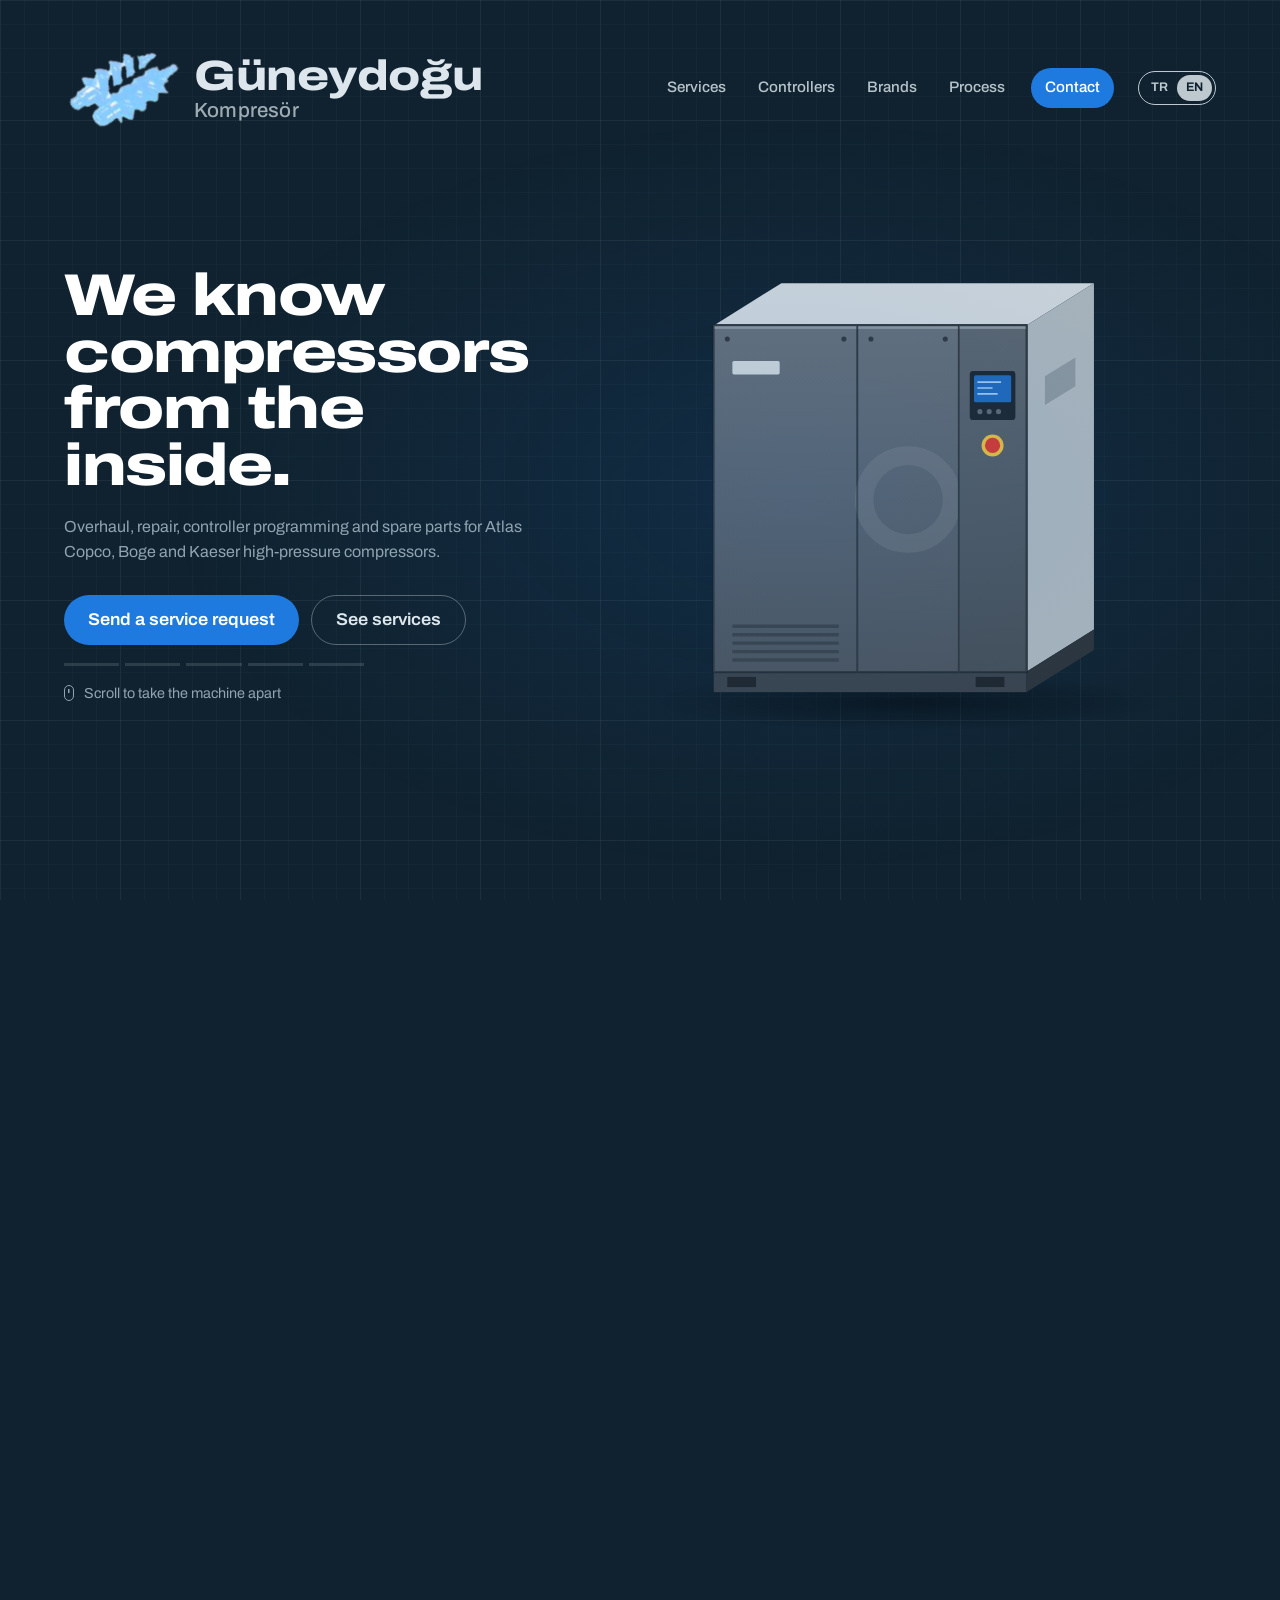
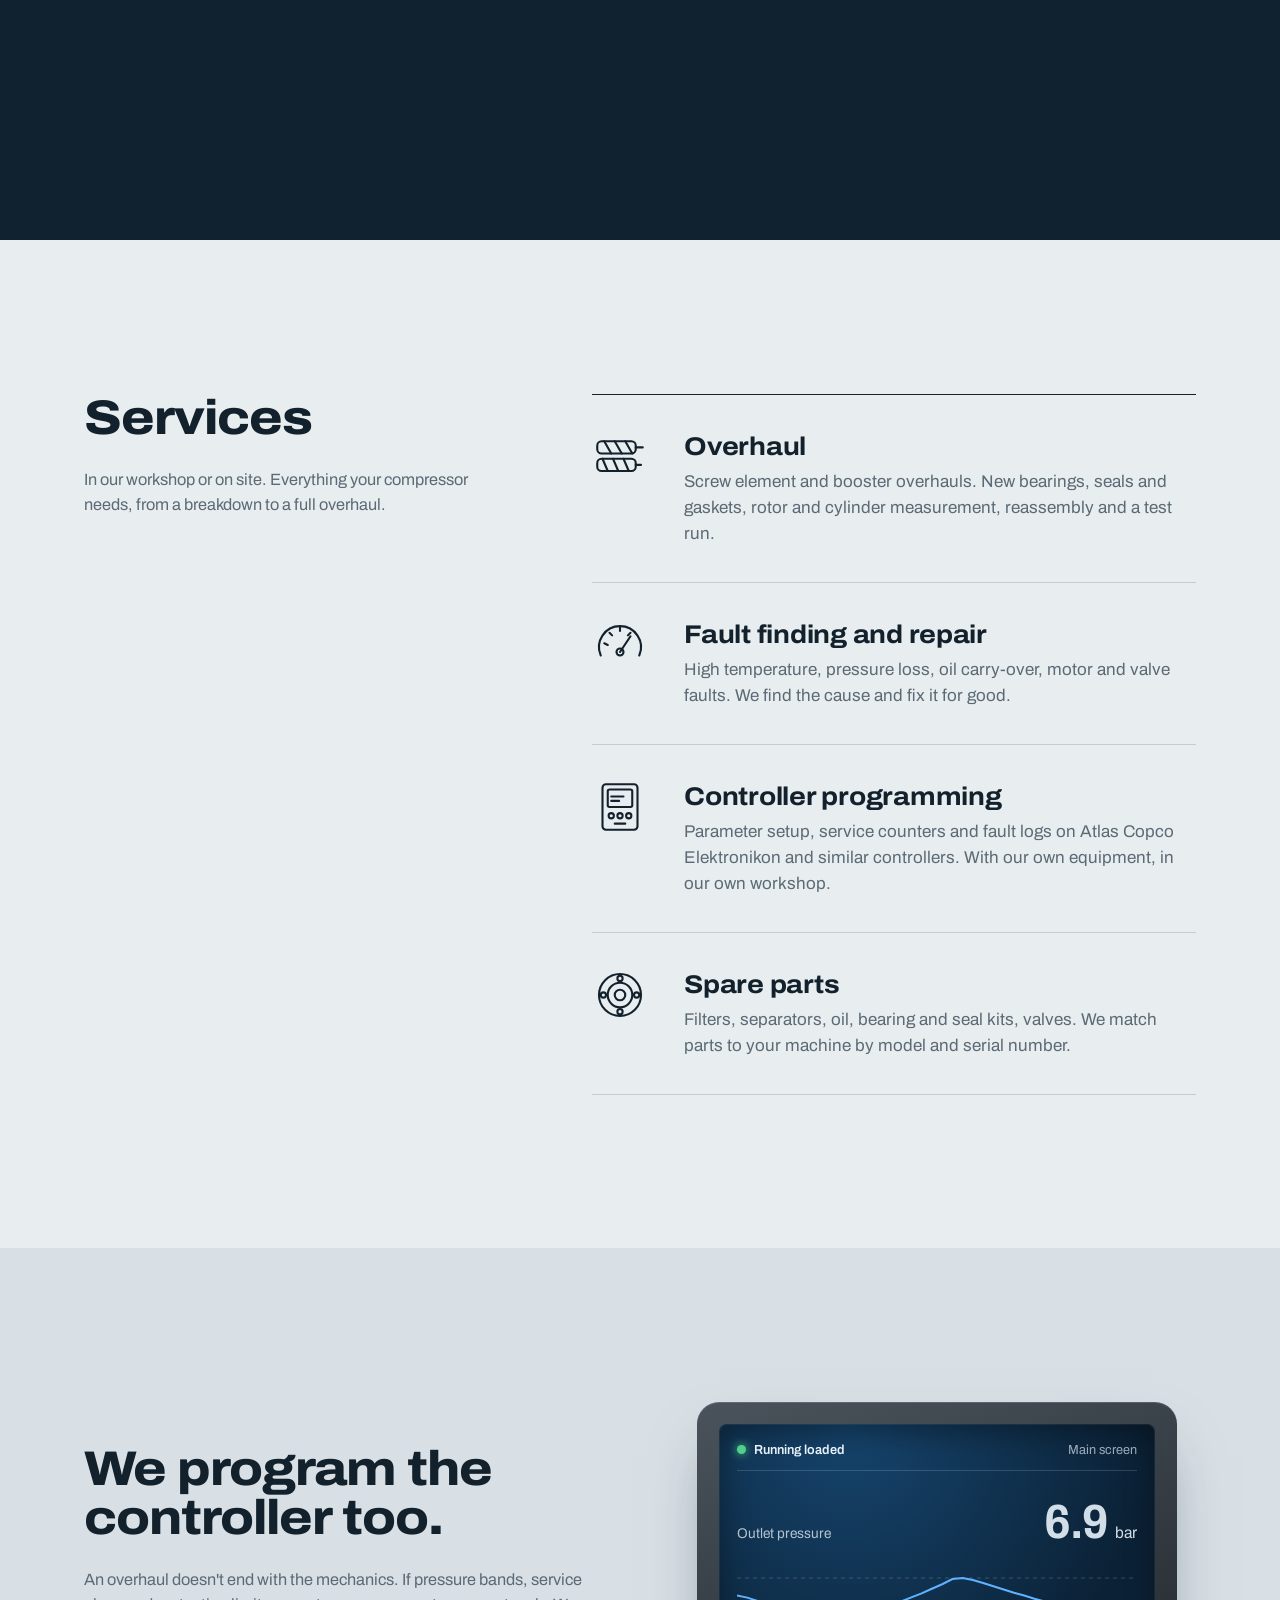
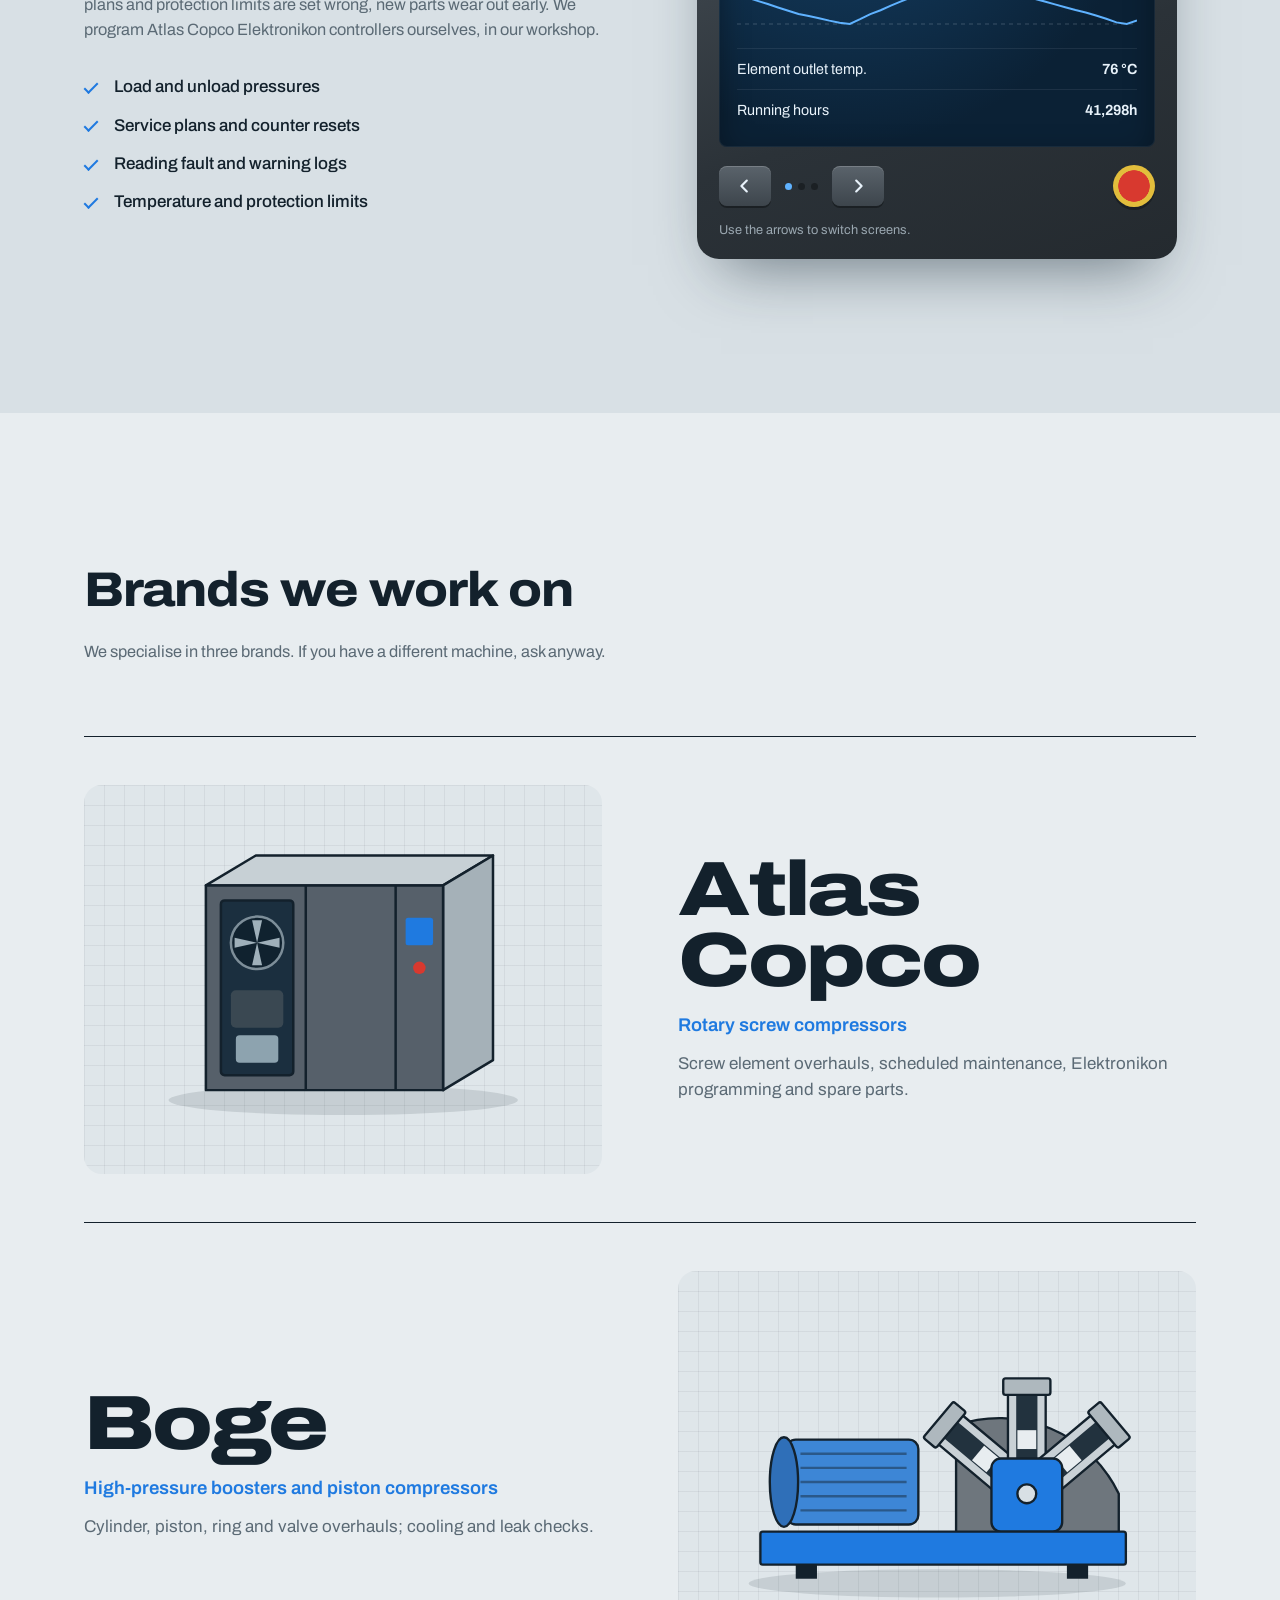
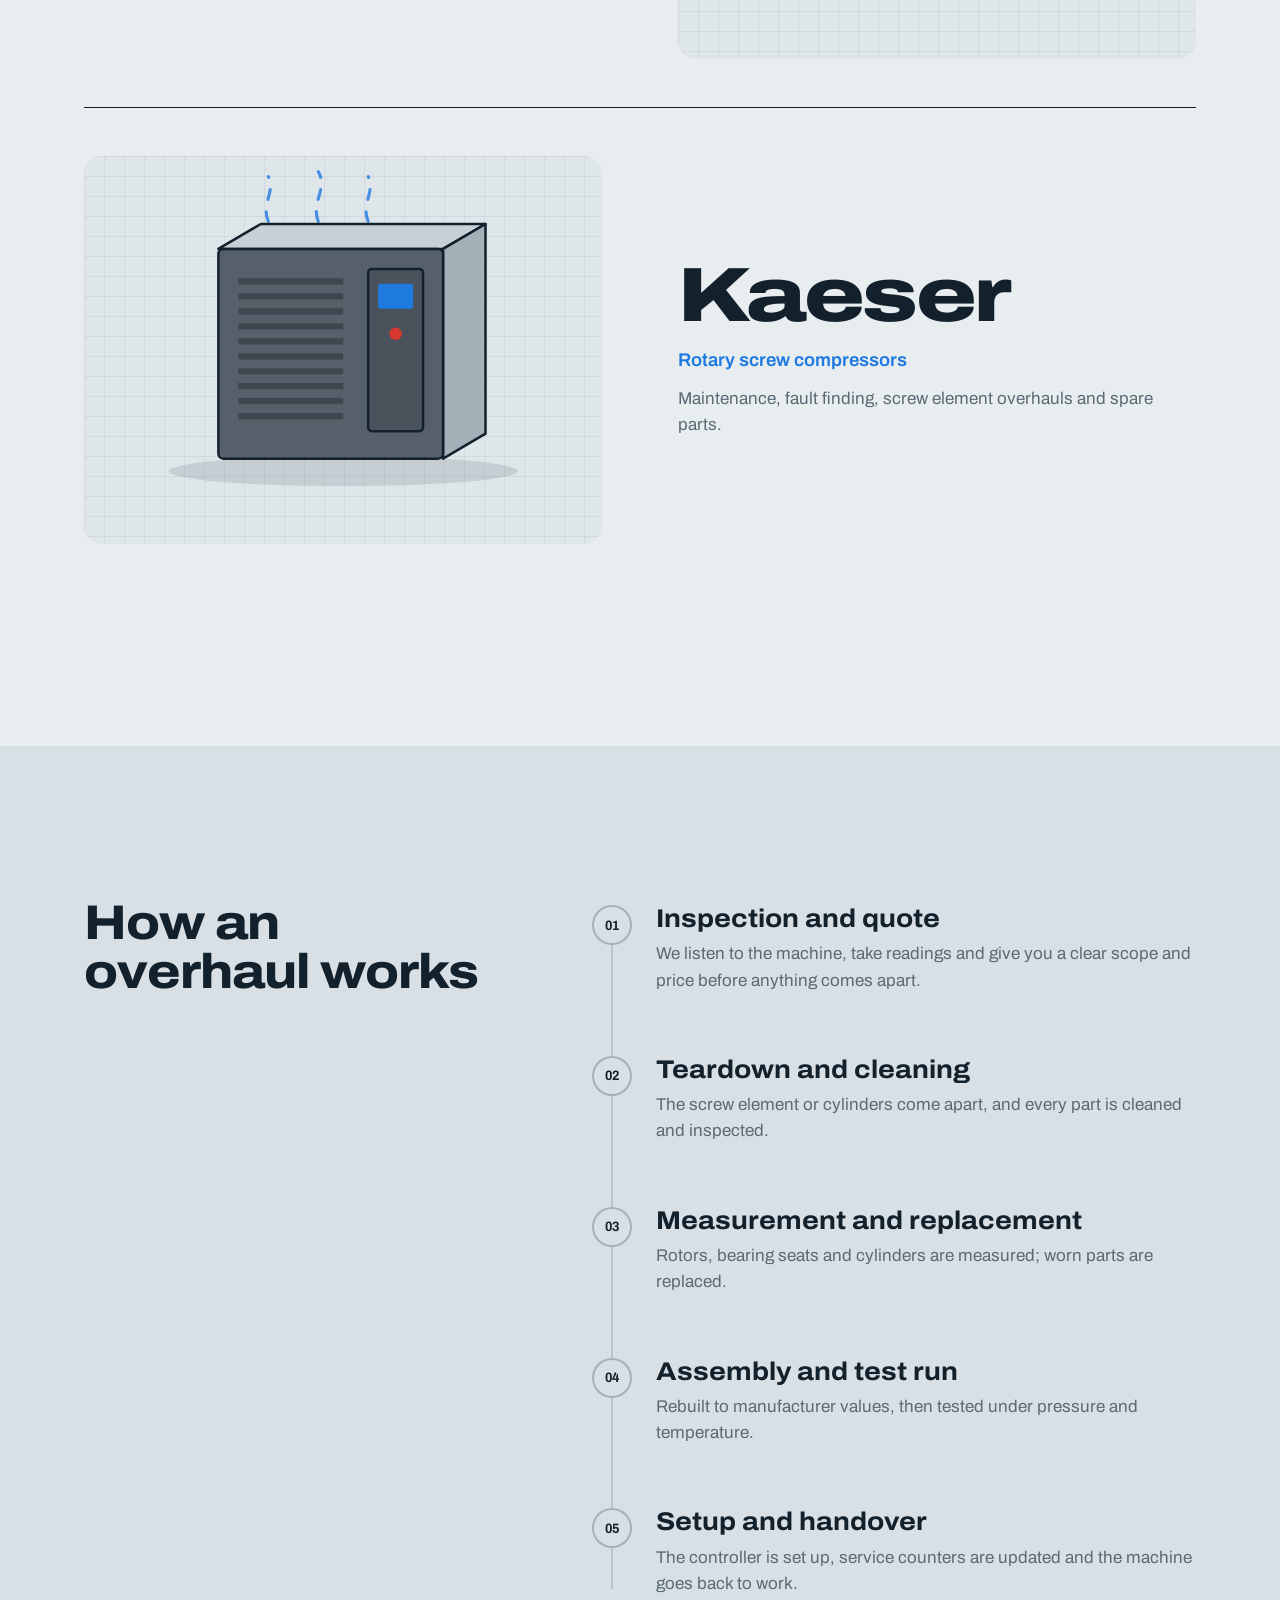
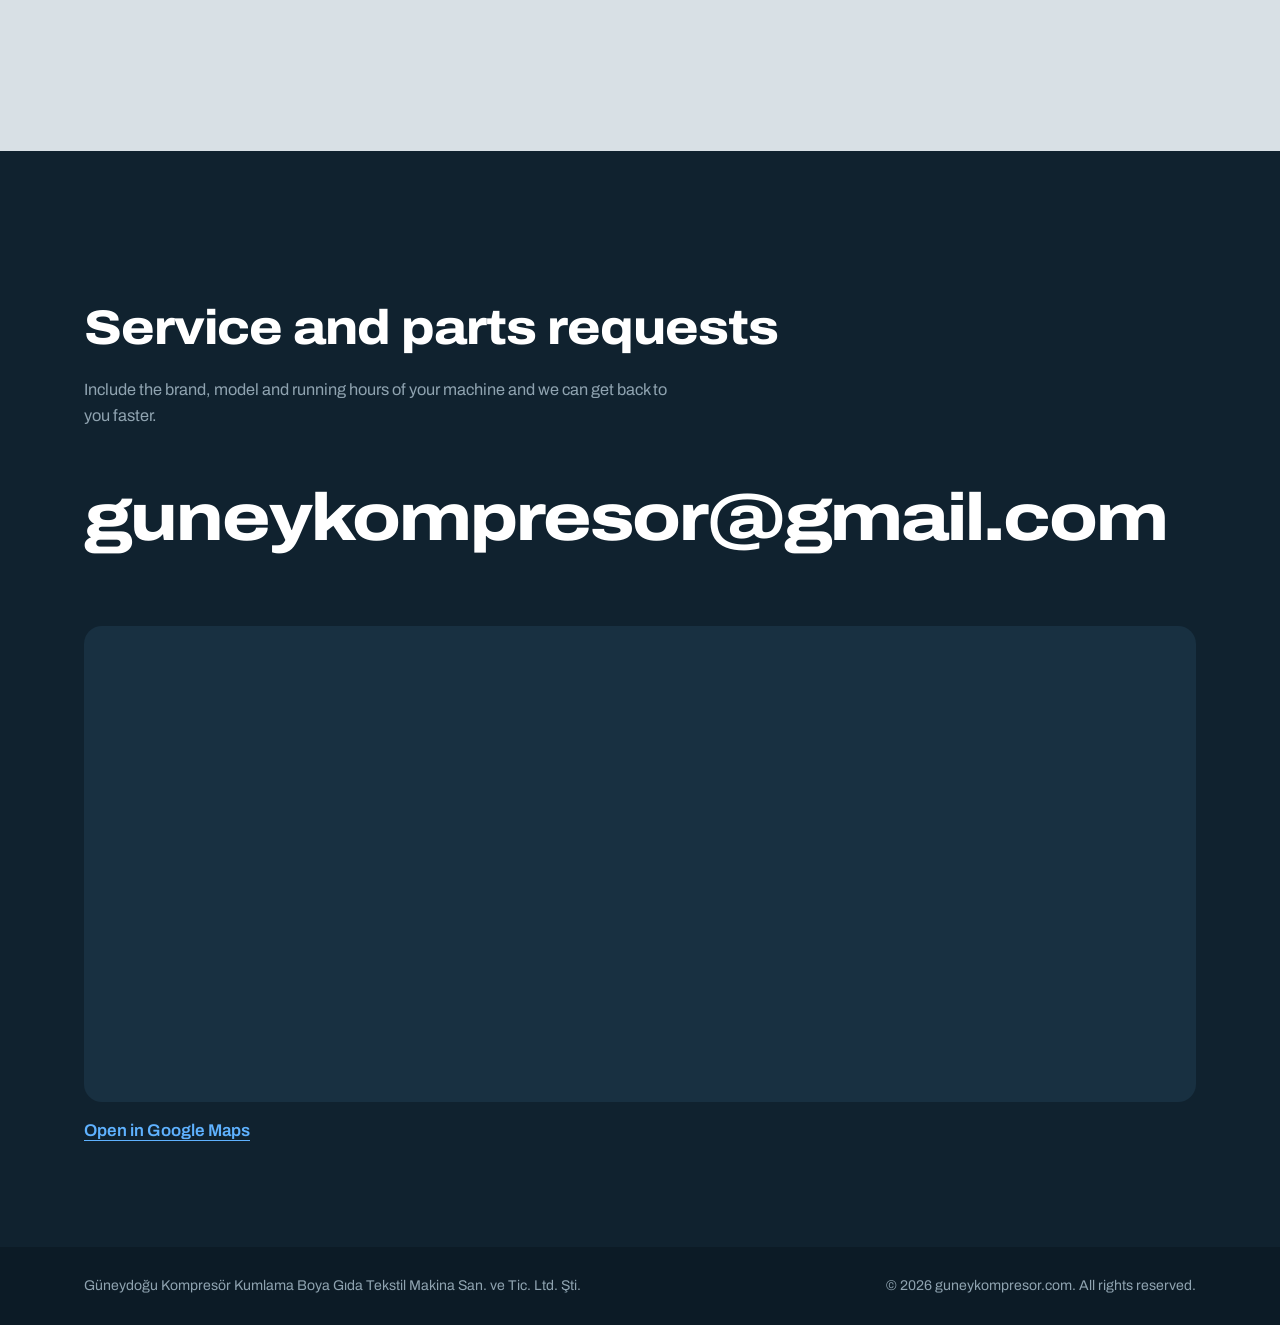
==== commit b61ef3fe: "2026/09/17" ====
--- a/index.html
+++ b/index.html
@@ -24,4 +24,4 @@
 <!--#|    Update | 2026/09/17      |#-->
 <!--#|___________|_________________|#-->
 <!--#################################-->
-<html lang="tr"><head><meta charset="UTF-8"/><meta http-equiv="content-type" content="text/html; charset=utf-8"/><meta http-equiv="content-language" content="en"/><meta http-equiv="x-ua-compatible" content="ie=11"/><meta name="viewport" content="width=device-width, initial-scale=1.0"/><meta name="title" content="Güneydoğu Kompresör"/><title>Güneydoğu Kompresör</title><link rel="canonical" href="https://guneykompresor.com/"/><meta name="robots" content="all"/><meta name="distribution" content="global"/><meta name="rating" content="general"/><meta name="revisit-after" content="1"/><meta name="keywords" content="Atlas Copco servis, Boge servis, Kaeser servis, vidalı kompresör revizyonu, vida bloğu revizyonu, kompresör tamiri, kompresör yedek parça, Elektronikon programlama, yüksek basınç kompresör, booster revizyonu, Güneydoğu Kompresör"/><meta name="description" content="Atlas Copco, Boge ve Kaeser yüksek basınç kompresörleri için vida bloğu revizyonu, arıza onarımı, Elektronikon programlama ve yedek parça. Güneydoğu Kompresör."/><meta name="copyright" content="© 2026, Güneydoğu Kompresör All Rights Reserved."/><meta name="author" content="Mehmet Deniz"/><meta name="generator" content="guneykompresor.com"/><link ID="favicon" rel="icon" type="image/x-icon" href="favicons/favicon.ico"/><meta name="theme-color" media="(prefers-color-scheme: light)" content="#84D1FF"/><meta name="theme-color" media="(prefers-color-scheme: dark)" content="#84D1FF"/><link rel="manifest" href="favicons/manifest.json" crossorigin="use-credentials"/><meta name="mobile-web-app-capable" content="yes"/><meta name="theme-color" content="#84D1FF"/><meta name="application-name" content="Güneydoğu Kompresör"/><link rel="apple-touch-icon" sizes="1024x1024" href="favicons/favicon-1024x1024.png"/><meta name="apple-mobile-web-app-capable" content="yes"/><meta name="apple-mobile-web-app-status-bar-style" content="black-translucent"/><meta name="apple-mobile-web-app-title" content="Güneydoğu Kompresör"/><link rel="apple-touch-startup-image" media="(device-width: 320px) and (device-height: 568px) and (-webkit-device-pixel-ratio: 2) and (orientation: portrait)" href="favicons/apple-touch-startup-image-640x1136.png"/><link rel="apple-touch-startup-image" media="(device-width: 320px) and (device-height: 568px) and (-webkit-device-pixel-ratio: 2) and (orientation: landscape)" href="favicons/apple-touch-startup-image-1136x640.png"/><link rel="apple-touch-startup-image" media="(device-width: 375px) and (device-height: 667px) and (-webkit-device-pixel-ratio: 2) and (orientation: portrait)" href="favicons/apple-touch-startup-image-750x1334.png"/><link rel="apple-touch-startup-image" media="(device-width: 375px) and (device-height: 667px) and (-webkit-device-pixel-ratio: 2) and (orientation: landscape)" href="favicons/apple-touch-startup-image-1334x750.png"/><link rel="apple-touch-startup-image" media="(device-width: 375px) and (device-height: 812px) and (-webkit-device-pixel-ratio: 3) and (orientation: portrait)" href="favicons/apple-touch-startup-image-1125x2436.png"/><link rel="apple-touch-startup-image" media="(device-width: 375px) and (device-height: 812px) and (-webkit-device-pixel-ratio: 3) and (orientation: landscape)" href="favicons/apple-touch-startup-image-2436x1125.png"/><link rel="apple-touch-startup-image" media="(device-width: 390px) and (device-height: 844px) and (-webkit-device-pixel-ratio: 3) and (orientation: portrait)" href="favicons/apple-touch-startup-image-1170x2532.png"/><link rel="apple-touch-startup-image" media="(device-width: 390px) and (device-height: 844px) and (-webkit-device-pixel-ratio: 3) and (orientation: landscape)" href="favicons/apple-touch-startup-image-2532x1170.png"/><link rel="apple-touch-startup-image" media="(device-width: 393px) and (device-height: 852px) and (-webkit-device-pixel-ratio: 3) and (orientation: portrait)" href="favicons/apple-touch-startup-image-1179x2556.png"/><link rel="apple-touch-startup-image" media="(device-width: 393px) and (device-height: 852px) and (-webkit-device-pixel-ratio: 3) and (orientation: landscape)" href="favicons/apple-touch-startup-image-2556x1179.png"/><link rel="apple-touch-startup-image" media="(device-width: 414px) and (device-height: 896px) and (-webkit-device-pixel-ratio: 2) and (orientation: portrait)" href="favicons/apple-touch-startup-image-828x1792.png"/><link rel="apple-touch-startup-image" media="(device-width: 414px) and (device-height: 896px) and (-webkit-device-pixel-ratio: 2) and (orientation: landscape)" href="favicons/apple-touch-startup-image-1792x828.png"/><link rel="apple-touch-startup-image" media="(device-width: 414px) and (device-height: 896px) and (-webkit-device-pixel-ratio: 3) and (orientation: portrait)" href="favicons/apple-touch-startup-image-1242x2688.png"/><link rel="apple-touch-startup-image" media="(device-width: 414px) and (device-height: 896px) and (-webkit-device-pixel-ratio: 3) and (orientation: landscape)" href="favicons/apple-touch-startup-image-2688x1242.png"/><link rel="apple-touch-startup-image" media="(device-width: 414px) and (device-height: 736px) and (-webkit-device-pixel-ratio: 3) and (orientation: portrait)" href="favicons/apple-touch-startup-image-1242x2208.png"/><link rel="apple-touch-startup-image" media="(device-width: 414px) and (device-height: 736px) and (-webkit-device-pixel-ratio: 3) and (orientation: landscape)" href="favicons/apple-touch-startup-image-2208x1242.png"/><link rel="apple-touch-startup-image" media="(device-width: 428px) and (device-height: 926px) and (-webkit-device-pixel-ratio: 3) and (orientation: portrait)" href="favicons/apple-touch-startup-image-1284x2778.png"/><link rel="apple-touch-startup-image" media="(device-width: 428px) and (device-height: 926px) and (-webkit-device-pixel-ratio: 3) and (orientation: landscape)" href="favicons/apple-touch-startup-image-2778x1284.png"/><link rel="apple-touch-startup-image" media="(device-width: 430px) and (device-height: 932px) and (-webkit-device-pixel-ratio: 3) and (orientation: portrait)" href="favicons/apple-touch-startup-image-1290x2796.png"/><link rel="apple-touch-startup-image" media="(device-width: 430px) and (device-height: 932px) and (-webkit-device-pixel-ratio: 3) and (orientation: landscape)" href="favicons/apple-touch-startup-image-2796x1290.png"/><link rel="apple-touch-startup-image" media="(device-width: 744px) and (device-height: 1133px) and (-webkit-device-pixel-ratio: 2) and (orientation: portrait)" href="favicons/apple-touch-startup-image-1488x2266.png"/><link rel="apple-touch-startup-image" media="(device-width: 744px) and (device-height: 1133px) and (-webkit-device-pixel-ratio: 2) and (orientation: landscape)" href="favicons/apple-touch-startup-image-2266x1488.png"/><link rel="apple-touch-startup-image" media="(device-width: 768px) and (device-height: 1024px) and (-webkit-device-pixel-ratio: 2) and (orientation: portrait)" href="favicons/apple-touch-startup-image-1536x2048.png"/><link rel="apple-touch-startup-image" media="(device-width: 768px) and (device-height: 1024px) and (-webkit-device-pixel-ratio: 2) and (orientation: landscape)" href="favicons/apple-touch-startup-image-2048x1536.png"/><link rel="apple-touch-startup-image" media="(device-width: 810px) and (device-height: 1080px) and (-webkit-device-pixel-ratio: 2) and (orientation: portrait)" href="favicons/apple-touch-startup-image-1620x2160.png"/><link rel="apple-touch-startup-image" media="(device-width: 810px) and (device-height: 1080px) and (-webkit-device-pixel-ratio: 2) and (orientation: landscape)" href="favicons/apple-touch-startup-image-2160x1620.png"/><link rel="apple-touch-startup-image" media="(device-width: 820px) and (device-height: 1080px) and (-webkit-device-pixel-ratio: 2) and (orientation: portrait)" href="favicons/apple-touch-startup-image-1640x2160.png"/><link rel="apple-touch-startup-image" media="(device-width: 820px) and (device-height: 1080px) and (-webkit-device-pixel-ratio: 2) and (orientation: landscape)" href="favicons/apple-touch-startup-image-2160x1640.png"/><link rel="apple-touch-startup-image" media="(device-width: 834px) and (device-height: 1194px) and (-webkit-device-pixel-ratio: 2) and (orientation: portrait)" href="favicons/apple-touch-startup-image-1668x2388.png"/><link rel="apple-touch-startup-image" media="(device-width: 834px) and (device-height: 1194px) and (-webkit-device-pixel-ratio: 2) and (orientation: landscape)" href="favicons/apple-touch-startup-image-2388x1668.png"/><link rel="apple-touch-startup-image" media="(device-width: 834px) and (device-height: 1112px) and (-webkit-device-pixel-ratio: 2) and (orientation: portrait)" href="favicons/apple-touch-startup-image-1668x2224.png"/><link rel="apple-touch-startup-image" media="(device-width: 834px) and (device-height: 1112px) and (-webkit-device-pixel-ratio: 2) and (orientation: landscape)" href="favicons/apple-touch-startup-image-2224x1668.png"/><link rel="apple-touch-startup-image" media="(device-width: 1024px) and (device-height: 1366px) and (-webkit-device-pixel-ratio: 2) and (orientation: portrait)" href="favicons/apple-touch-startup-image-2048x2732.png"/><link rel="apple-touch-startup-image" media="(device-width: 1024px) and (device-height: 1366px) and (-webkit-device-pixel-ratio: 2) and (orientation: landscape)" href="favicons/apple-touch-startup-image-2732x2048.png"/><link rel="yandex-tableau-widget" href="favicons/yandex-browser-manifest.json"/><meta name="twitter:card" content="summary_large_image"/><meta name="twitter:title" content="Güneydoğu Kompresör"/><meta name="twitter:description" content="Atlas Copco, Boge ve Kaeser yüksek basınç kompresörleri için vida bloğu revizyonu, arıza onarımı, Elektronikon programlama ve yedek parça. Güneydoğu Kompresör."/><meta name="twitter:image" content="favicons/thumbnail.png"/><meta name="twitter:image:alt" content="Güneydoğu Kompresör"/><meta property="og:description" content="Güneydoğu Kompresör"/><meta property="og:type" content="website"/><meta property="og:title" content="Güneydoğu Kompresör"/><meta property="og:site_name" content="guneykompresor.com"/><meta property="og:url" content="https://guneykompresor.com/"/><meta property="og:image" content="favicons/thumbnail.png"/><meta property="og:image:alt" content="Atlas Copco, Boge ve Kaeser yüksek basınç kompresörleri için vida bloğu revizyonu, arıza onarımı, Elektronikon programlama ve yedek parça. Güneydoğu Kompresör."/><meta property="og:locale" content="en_US"/><link rel="apple-touch-icon" href="favicons/apple-icon-57x57.png"/><link rel="apple-touch-icon" sizes="57x57" href="favicons/apple-icon-57x57.png"/><link rel="apple-touch-icon" sizes="60x60" href="favicons/apple-icon-60x60.png"/><link rel="apple-touch-icon" sizes="72x72" href="favicons/apple-icon-72x72.png"/><link rel="apple-touch-icon" sizes="76x76" href="favicons/apple-icon-76x76.png"/><link rel="apple-touch-icon" sizes="114x114" href="favicons/apple-icon-114x114.png"/><link rel="apple-touch-icon" sizes="120x120" href="favicons/apple-icon-120x120.png"/><link rel="apple-touch-icon" sizes="144x144" href="favicons/apple-icon-144x144.png"/><link rel="apple-touch-icon" sizes="152x152" href="favicons/apple-icon-152x152.png"/><link rel="apple-touch-icon" sizes="167x167" href="favicons/apple-icon-167x167.png"/><link rel="apple-touch-icon" sizes="180x180" href="favicons/apple-icon-180x180.png"/><link id="favicon_16" rel="icon" type="image/png" href="favicons/favicon-16x16.png"/><link id="favicon_16_shortcut" rel="shortcut icon" href="favicons/favicon-16x16.png"/><link id="favicon_16_sizes" rel="icon" type="image/png" sizes="16x16" href="favicons/favicon-16x16.png"/><link id="favicon_32" rel="icon" type="image/png" sizes="32x32" href="favicons/favicon-32x32.png"/><link rel="icon" type="image/png" sizes="48x48" href="favicons/favicon-48x48.png"/><link rel="icon" type="image/png" sizes="96x96" href="favicons/favicon-96x96.png"/><link rel="icon" type="image/png" sizes="144x144" href="favicons/favicon-144x144.png"/><link rel="icon" type="image/png" sizes="192x192" href="favicons/favicon-192x192.png"/><link rel="icon" type="image/png" sizes="256x256" href="favicons/favicon-256x256.png"/><link rel="icon" type="image/png" sizes="384x384" href="favicons/favicon-384x384.png"/><link rel="icon" type="image/png" sizes="512x512" href="favicons/favicon-512x512.png"/><link rel="icon" type="image/png" sizes="1024x1024" href="favicons/favicon-1024x1024.png"/><meta name="msapplication-TileColor" content="#84D1FF"/><meta name="msapplication-TitleImage" content="favicons/favicon-144x144.png"/><meta name="msapplication-config" content="favicons/browserconfig.xml"/><link rel="preconnect" href="https://fonts.googleapis.com"/><link rel="preconnect" href="https://fonts.gstatic.com" crossorigin/><link rel="stylesheet" href="https://fonts.googleapis.com/css2?family=Archivo:wdth,wght@62..125,100..900&display=swap"/><!--[if IE]><script type="text/javascript" src="js/IE.js"></script><![endif]--><!--[if !IE]>--><script type="text/javascript" src="js/JS.js"></script><link rel="stylesheet" href="style.css"/></head><body id="body"><h1 class="seo_header">Güneydoğu Kompresör Kumlama Boya Gıda Tekstil Makina San. ve Tic. Ltd. Şti.</h1><div class="progress" aria-hidden="true"><span class="progress_bar" id="progress_bar"></span></div><header class="header" id="header"><a class="brand" href="#top" aria-label="Güneydoğu Kompresör"><img class="brand_mark" alt="icon" src="assets/icon.png" width="128" height="128"/><span class="brand_name">Güneydoğu<span class="brand_sub">Kompresör</span></span></a><nav class="nav" id="nav" aria-label="Ana menü"><a class="nav_link" href="#hizmetler" data-lang="0">Hizmetler</a><a class="nav_link" href="#kontrol" data-lang="1">Kontrol ünitesi</a><a class="nav_link" href="#markalar" data-lang="2">Markalar</a><a class="nav_link" href="#surec" data-lang="3">Süreç</a><a class="nav_link cta" href="#iletisim" data-lang="4">İletişim</a></nav><div class="header_tools"><div class="lang" id="language_switch" role="group" aria-label="Dil" data-lang-aria="6"></div><button class="burger" id="burger" type="button" aria-expanded="false" aria-controls="nav" data-lang-aria="5" aria-label="Menü"><span></span><span></span></button></div></header><main><section class="scene" id="top" data-theme="dark"><div class="scene_sticky"><div class="scene_art"><svg class="scene_svg" id="scene_svg" viewBox="0 0 1000 760" preserveAspectRatio="xMidYMid meet" role="img" aria-label="Vidalı kompresörün adım adım sökülmesi" data-lang-aria="100"><defs><linearGradient id="panel_gradient" x1="0" y1="0" x2="0" y2="1"><stop offset="0" stop-color="#646e78"/><stop offset="1" stop-color="#4b545d"/></linearGradient><linearGradient id="panel_right_gradient" x1="0" y1="0" x2="0" y2="1"><stop offset="0" stop-color="#5a646d"/><stop offset="1" stop-color="#454e56"/></linearGradient><linearGradient id="motor_gradient" x1="0" y1="0" x2="0" y2="1"><stop offset="0" stop-color="#4a5862"/><stop offset=".45" stop-color="#34424c"/><stop offset="1" stop-color="#222d35"/></linearGradient><linearGradient id="tank_gradient" x1="0" y1="0" x2="1" y2="0"><stop offset="0" stop-color="#9aa7ae"/><stop offset=".45" stop-color="#eef2f4"/><stop offset="1" stop-color="#8d9aa1"/></linearGradient><linearGradient id="casting_gradient" x1="0" y1="0" x2="0" y2="1"><stop offset="0" stop-color="#b3c4cd"/><stop offset=".55" stop-color="#8ea5b1"/><stop offset="1" stop-color="#6b818d"/></linearGradient><linearGradient id="casting_dark_gradient" x1="0" y1="0" x2="0" y2="1"><stop offset="0" stop-color="#90a6b2"/><stop offset="1" stop-color="#5a6f7b"/></linearGradient><linearGradient id="steel_gradient" x1="0" y1="0" x2="0" y2="1"><stop offset="0" stop-color="#f2f6f8"/><stop offset=".5" stop-color="#9eabb2"/><stop offset=".8" stop-color="#d7dfe3"/><stop offset="1" stop-color="#8795a0"/></linearGradient><linearGradient id="rotor_shade_gradient" x1="0" y1="0" x2="0" y2="1"><stop offset="0" stop-color="#fff" stop-opacity=".35"/><stop offset=".45" stop-color="#fff" stop-opacity="0"/><stop offset="1" stop-color="#0c1720" stop-opacity=".45"/></linearGradient><pattern id="fins_pattern" width="7" height="10" patternUnits="userSpaceOnUse"><rect width="7" height="10" fill="#2a3945"/><rect width="2" height="10" fill="#465664"/></pattern><clipPath id="male_rotor_clip"><rect x="-185" y="-50" width="228" height="48" rx="10"/></clipPath><clipPath id="female_rotor_clip"><rect x="-185" y="2" width="228" height="44" rx="10"/></clipPath><radialGradient id="floor_gradient" cx=".5" cy=".5" r=".5"><stop offset="0" stop-color="#000" stop-opacity=".45"/><stop offset="1" stop-color="#000" stop-opacity="0"/></radialGradient></defs><g id="machine"><ellipse cx="560" cy="636" rx="300" ry="34" fill="url(#floor_gradient)"/><polygon points="330,190 410,140 780,140 700,190" fill="#cdd4d9"/><polygon points="700,190 780,140 780,550 700,600" fill="#aab4ba"/><polygon points="722,250 758,228 758,262 722,284" fill="#8a959c"/><polygon points="700,600 780,550 780,574 700,624" fill="#2c3339"/><rect x="330" y="600" width="370" height="24" fill="#3a424a"/><rect x="346" y="606" width="34" height="12" fill="#1f252a"/><rect x="640" y="606" width="34" height="12" fill="#1f252a"/><rect x="330" y="190" width="370" height="410" fill="#15283a"/><rect x="330" y="190" width="370" height="410" fill="none" stroke="#0b1822" stroke-width="3"/><g id="interior"><rect x="340" y="198" width="350" height="46" fill="url(#fins_pattern)" stroke="#5b6b77" stroke-width="2"/><rect x="340" y="198" width="350" height="8" fill="#5b6b77"/><rect x="345" y="256" width="100" height="100" rx="6" fill="#1f303d" stroke="#3e4f5b" stroke-width="2"/><circle cx="395" cy="306" r="44" fill="#132330" stroke="#4d5e6a" stroke-width="3"/><g class="fan" style="transform-origin:395px 306px"><path d="M395 306 C 380 290, 382 270, 395 264 C 404 276, 404 292, 395 306Z" fill="#7d8e99"/><path d="M395 306 C 380 290, 382 270, 395 264 C 404 276, 404 292, 395 306Z" fill="#7d8e99" transform="rotate(72 395 306)"/><path d="M395 306 C 380 290, 382 270, 395 264 C 404 276, 404 292, 395 306Z" fill="#7d8e99" transform="rotate(144 395 306)"/><path d="M395 306 C 380 290, 382 270, 395 264 C 404 276, 404 292, 395 306Z" fill="#7d8e99" transform="rotate(216 395 306)"/><path d="M395 306 C 380 290, 382 270, 395 264 C 404 276, 404 292, 395 306Z" fill="#7d8e99" transform="rotate(288 395 306)"/><circle cx="395" cy="306" r="8" fill="#b9c5cc"/></g><rect x="530" y="330" width="70" height="38" rx="10" fill="#cfd6da"/><path d="M545 334 V364 M558 334 V364 M571 334 V364 M584 334 V364" stroke="#aab4ba" stroke-width="2"/><rect x="548" y="368" width="34" height="46" rx="3" fill="#a88f5c"/><rect x="542" y="408" width="46" height="10" rx="2" fill="#8a744a"/><rect x="360" y="530" width="22" height="16" fill="#1d262d"/><rect x="445" y="530" width="22" height="16" fill="#1d262d"/><rect x="345" y="420" width="135" height="110" rx="10" fill="url(#motor_gradient)"/><path d="M352 432 H474 M352 441 H474 M352 450 H474 M352 459 H474 M352 468 H474 M352 477 H474 M352 486 H474 M352 495 H474 M352 504 H474 M352 513 H474" stroke="#52616c" stroke-width="2" opacity=".8"/><rect x="337" y="432" width="12" height="86" rx="4" fill="#2a353e"/><rect x="390" y="402" width="50" height="20" rx="2" fill="#33404a"/><path d="M480 438 L522 452 L522 502 L480 516 Z" fill="#3a4852"/><rect x="548" y="508" width="62" height="37" fill="#2b3944"/><rect x="336" y="545" width="358" height="50" fill="#1f2c36"/><path d="M336 558 H694 M336 582 H694" stroke="#2f3f4b" stroke-width="3"/><path d="M648 400 C 620 402, 612 420, 604 442" fill="none" stroke="#121518" stroke-width="6"/><rect x="648" y="300" width="44" height="285" rx="22" fill="url(#tank_gradient)"/><path d="M648 362 H692 M648 540 H692" stroke="#8d9aa1" stroke-width="2"/><rect x="652" y="288" width="36" height="14" rx="2" fill="#9aa6ad"/><rect x="662" y="270" width="16" height="18" fill="#7c8990"/><path d="M670 270 V244" stroke="#9aa6ad" stroke-width="8"/><path d="M619 512 V560 H648" fill="none" stroke="#9aa6ad" stroke-width="8" stroke-linejoin="round"/></g><g id="element" transform="translate(585 478) scale(.27)"><g id="element_orings" opacity="0"><ellipse cx="0" cy="-8" rx="42" ry="14" fill="none" stroke="#3aa37a" stroke-width="5"/><ellipse cx="0" cy="16" rx="30" ry="10" fill="none" stroke="#3aa37a" stroke-width="4"/></g><g id="element_seal" opacity="0"><circle r="24" fill="#2d3a43"/><circle r="13" fill="#9fb0b9"/><circle r="7" fill="#16222b"/></g><g id="element_bolts" opacity="0"><rect x="-30" y="-12" width="54" height="8" rx="2" fill="url(#steel_gradient)"/><rect x="-42" y="-16" width="13" height="16" rx="2" fill="#8795a0"/><rect x="-30" y="10" width="54" height="8" rx="2" fill="url(#steel_gradient)"/><rect x="-42" y="6" width="13" height="16" rx="2" fill="#8795a0"/></g><g id="male_rotor"><rect x="-252" y="-38" width="72" height="24" rx="5" fill="url(#steel_gradient)" stroke="#44525c" stroke-width="1.5"/><rect x="-246" y="-38" width="30" height="5" fill="#6f7d86"/><rect x="38" y="-35" width="74" height="18" rx="4" fill="url(#steel_gradient)" stroke="#44525c" stroke-width="1.5"/><rect x="-185" y="-50" width="228" height="48" rx="10" fill="#c3ced3"/><g clip-path="url(#male_rotor_clip)"><g class="lobes male" id="male_lobes"></g></g><rect x="-185" y="-50" width="228" height="48" rx="10" fill="url(#rotor_shade_gradient)" stroke="#44525c" stroke-width="1.5"/></g><g id="female_rotor"><rect x="-212" y="13" width="32" height="20" rx="4" fill="url(#steel_gradient)" stroke="#44525c" stroke-width="1.5"/><rect x="38" y="15" width="66" height="16" rx="4" fill="url(#steel_gradient)" stroke="#44525c" stroke-width="1.5"/><rect x="-185" y="2" width="228" height="44" rx="10" fill="#c3ced3"/><g clip-path="url(#female_rotor_clip)"><g class="lobes female" id="female_lobes"></g></g><rect x="-185" y="2" width="228" height="44" rx="10" fill="url(#rotor_shade_gradient)" stroke="#44525c" stroke-width="1.5"/></g><g id="rotor_housing"><rect x="-145" y="-142" width="110" height="46" rx="6" fill="url(#casting_gradient)" stroke="#3d525e" stroke-width="1.5"/><ellipse cx="-90" cy="-142" rx="55" ry="12" fill="#6a808c"/><ellipse cx="-90" cy="-142" rx="40" ry="8" fill="#1d2a33"/><rect x="-200" y="-100" width="260" height="200" rx="14" fill="url(#casting_gradient)" stroke="#3d525e" stroke-width="1.5"/><rect x="-155" y="-100" width="12" height="200" fill="#fff" opacity=".12"/><rect x="-95" y="-100" width="12" height="200" fill="#fff" opacity=".12"/><rect x="-35" y="-100" width="12" height="200" fill="#fff" opacity=".12"/><rect x="-200" y="40" width="260" height="60" rx="14" fill="#0c1720" opacity=".14"/><rect x="-206" y="-92" width="14" height="184" rx="4" fill="url(#casting_dark_gradient)"/><rect x="48" y="-112" width="18" height="224" rx="5" fill="url(#casting_dark_gradient)" stroke="#3d525e" stroke-width="1.5"/><circle cx="57" cy="-90" r="4" fill="#465b67"/><circle cx="57" cy="-45" r="4" fill="#465b67"/><circle cx="57" cy="0" r="4" fill="#465b67"/><circle cx="57" cy="45" r="4" fill="#465b67"/><circle cx="57" cy="90" r="4" fill="#465b67"/><rect x="-180" y="98" width="50" height="18" rx="3" fill="url(#casting_dark_gradient)"/><rect x="-30" y="98" width="50" height="18" rx="3" fill="url(#casting_dark_gradient)"/><rect x="-128" y="-62" width="44" height="26" rx="2" fill="#d4dde2"/><path d="M-122 -54 H-90 M-122 -46 H-100" stroke="#8d9ba3" stroke-width="2"/><circle cx="-10" cy="-100" r="7" fill="#d63a3a"/></g><g id="discharge_housing"><rect x="98" y="90" width="54" height="26" rx="4" fill="url(#casting_dark_gradient)"/><rect x="62" y="-94" width="124" height="188" rx="12" fill="url(#casting_gradient)" stroke="#3d525e" stroke-width="1.5"/><rect x="110" y="-94" width="10" height="188" fill="#fff" opacity=".12"/><rect x="62" y="34" width="124" height="60" rx="12" fill="#0c1720" opacity=".14"/><rect x="58" y="-104" width="14" height="208" rx="4" fill="url(#casting_dark_gradient)"/><rect x="180" y="-72" width="32" height="58" rx="12" fill="url(#casting_gradient)" stroke="#3d525e" stroke-width="1.5"/><rect x="180" y="12" width="32" height="58" rx="12" fill="url(#casting_gradient)" stroke="#3d525e" stroke-width="1.5"/><circle cx="140" cy="-94" r="7" fill="#d63a3a"/></g><g id="bearing_1" class="bearing" opacity="0"><circle r="30" fill="url(#steel_gradient)" stroke="#44525c" stroke-width="1.5"/><circle r="27" fill="#26323b"/><g class="bearing_balls"></g><circle r="19" fill="url(#steel_gradient)"/><circle r="11" fill="#16222b"/></g><g id="bearing_2" class="bearing" opacity="0"><circle r="30" fill="url(#steel_gradient)" stroke="#44525c" stroke-width="1.5"/><circle r="27" fill="#26323b"/><g class="bearing_balls"></g><circle r="19" fill="url(#steel_gradient)"/><circle r="11" fill="#16222b"/></g><g id="bearing_3" class="bearing" opacity="0"><circle r="30" fill="url(#steel_gradient)" stroke="#44525c" stroke-width="1.5"/><circle r="27" fill="#26323b"/><g class="bearing_balls"></g><circle r="19" fill="url(#steel_gradient)"/><circle r="11" fill="#16222b"/></g><g id="bearing_4" class="bearing" opacity="0"><circle r="30" fill="url(#steel_gradient)" stroke="#44525c" stroke-width="1.5"/><circle r="27" fill="#26323b"/><g class="bearing_balls"></g><circle r="19" fill="url(#steel_gradient)"/><circle r="11" fill="#16222b"/></g></g><g id="panels"><g id="panel_left"><rect x="330" y="190" width="170" height="410" fill="url(#panel_gradient)" stroke="#2f363c" stroke-width="2"/><rect x="331" y="191" width="168" height="3" fill="#8a949d"/><circle cx="346" cy="206" r="3" fill="#2f363c"/><circle cx="484" cy="206" r="3" fill="#2f363c"/><path d="M352 546 H478 M352 556 H478 M352 566 H478 M352 576 H478 M352 586 H478" stroke="#3a4249" stroke-width="4"/><rect x="352" y="232" width="56" height="16" rx="2" fill="#dfe5e8" opacity=".85"/></g><g id="panel_middle"><rect x="500" y="190" width="120" height="410" fill="url(#panel_gradient)" stroke="#2f363c" stroke-width="2"/><rect x="501" y="191" width="118" height="3" fill="#8a949d"/><circle cx="560" cy="396" r="52" fill="none" stroke="#fff" stroke-opacity=".08" stroke-width="22"/><circle cx="516" cy="206" r="3" fill="#2f363c"/><circle cx="604" cy="206" r="3" fill="#2f363c"/></g><g id="panel_right"><rect x="620" y="190" width="80" height="410" fill="url(#panel_right_gradient)" stroke="#2f363c" stroke-width="2"/><rect x="621" y="191" width="78" height="3" fill="#8a949d"/><rect x="633" y="244" width="54" height="58" rx="4" fill="#1b252d"/><rect x="638" y="249" width="44" height="32" rx="2" fill="#1f67b8" class="glow"/><path d="M642 257 H670 M642 264 H660 M642 271 H666" stroke="#bfe0ff" stroke-width="2" opacity=".8"/><circle cx="645" cy="292" r="3" fill="#5c6770"/><circle cx="656" cy="292" r="3" fill="#5c6770"/><circle cx="667" cy="292" r="3" fill="#5c6770"/><circle cx="660" cy="332" r="13" fill="#e2bd3c"/><circle cx="660" cy="332" r="9" fill="#d3372f"/></g></g></g><g id="interior_labels" class="callouts"><g class="callout"><path pathLength="1" d="M515 221 V110 H800"/><circle cx="515" cy="221" r="5"/><text x="808" y="115" data-lang="200">Soğutucu</text></g><g class="callout"><path pathLength="1" d="M395 306 H250"/><circle cx="395" cy="306" r="5"/><text x="242" y="311" text-anchor="end" data-lang="201">Fan</text></g><g class="callout"><path pathLength="1" d="M540 349 L500 382 H250"/><circle cx="540" cy="349" r="5"/><text x="242" y="387" text-anchor="end" data-lang="202">Hava filtresi ve emiş valfi</text></g><g class="callout"><path pathLength="1" d="M412 475 H250"/><circle cx="412" cy="475" r="5"/><text x="242" y="480" text-anchor="end" data-lang="203">Elektrik motoru</text></g><g class="callout"><path pathLength="1" d="M592 490 V672 H700"/><circle cx="592" cy="490" r="5"/><text x="708" y="677" data-lang="204">Vida bloğu</text></g><g class="callout"><path pathLength="1" d="M692 430 H800"/><circle cx="692" cy="430" r="5"/><text x="808" y="435" data-lang="205">Yağ ayırıcı tank</text></g></g><g id="element_label" class="callouts"><g class="callout"><path pathLength="1" d="M302 512 V528 H778 V512"/><text x="540" y="560" text-anchor="middle" data-lang="204">Vida bloğu</text></g></g><g id="exploded_labels" class="callouts"><g class="callout"><path pathLength="1" d="M416 255 L330 170 H160"/><circle cx="416" cy="255" r="5"/><text x="152" y="175" text-anchor="end" data-lang="206">Rotor gövdesi</text></g><g class="callout"><path pathLength="1" d="M858 270 V140"/><circle cx="858" cy="270" r="5"/><text x="858" y="126" text-anchor="middle" data-lang="207">Basma gövdesi</text></g><g class="callout"><path pathLength="1" d="M445 478 L380 440 H160"/><circle cx="445" cy="478" r="5"/><text x="152" y="445" text-anchor="end" data-lang="208">Erkek rotor</text></g><g class="callout"><path pathLength="1" d="M445 568 L380 606 H160"/><circle cx="445" cy="568" r="5"/><text x="152" y="611" text-anchor="end" data-lang="209">Dişi rotor</text></g><g class="callout"><path pathLength="1" d="M862 486 L905 436"/><circle cx="862" cy="486" r="5"/><text x="905" y="424" text-anchor="middle" data-lang="210">Rulmanlar</text></g><g class="callout"><path pathLength="1" d="M380 706 V716 H700 V706"/><text x="540" y="746" text-anchor="middle" data-lang="211">Keçe, o-ring ve cıvatalar</text></g></g></svg></div><div class="scene_copy"><div class="scene_steps"><div class="step intro active" data-step="0"><h2 class="hero_title" id="hero_title" data-lang="101">Kompresörü içinden tanıyoruz.</h2><p class="hero_lead" data-lang="102">Atlas Copco, Boge ve Kaeser yüksek basınç kompresörleri için revizyon, onarım, kontrol ünitesi programlama ve yedek parça.</p><div class="hero_actions"><a class="button primary" href="#iletisim" data-lang="103">Servis talebi gönder</a><a class="button ghost" href="#hizmetler" data-lang="104">Hizmetleri gör</a></div></div><div class="step" data-step="1"><span class="step_number">01</span><h2 class="step_title" data-lang="110">Paneller sökülür</h2><p class="step_text" data-lang="111">Servis panelleri çıkarılır; motor, soğutucu ve vida bloğu erişilebilir hale gelir.</p></div><div class="step" data-step="2"><span class="step_number">02</span><h2 class="step_title" data-lang="120">Makinenin içi</h2><p class="step_text" data-lang="121">Her bileşen kontrol edilir: elektrik motoru, fan, soğutucu, emiş valfi ve yağ ayırıcı tank.</p></div><div class="step" data-step="3"><span class="step_number">03</span><h2 class="step_title" data-lang="130">Vida bloğu çıkarılır</h2><p class="step_text" data-lang="131">Kompresörün kalbi yerinden alınır. Revizyonun asıl işi burada başlar.</p></div><div class="step" data-step="4"><span class="step_number">04</span><h2 class="step_title" data-lang="140">Rotorlar, rulmanlar, keçeler</h2><p class="step_text" data-lang="141">Gövde açılır, rotorlar ölçülür. Rulman, keçe ve o-ringler yenilenir, blok üretici değerlerine göre yeniden toplanır.</p></div></div><div class="scene_meter" aria-hidden="true"><span class="scene_segment"><i></i></span><span class="scene_segment"><i></i></span><span class="scene_segment"><i></i></span><span class="scene_segment"><i></i></span><span class="scene_segment"><i></i></span></div><p class="scene_hint" id="scene_hint" data-lang="105">Kaydırın, makineyi birlikte sökelim</p></div></div></section><section class="services" id="hizmetler"><div class="wrap services_grid"><div class="services_head"><h2 class="heading" data-lang="300">Hizmetler</h2><p class="lead" data-lang="301">Atölyemizde ya da sahada. Arızadan tam revizyona kadar kompresörünüzün servis ihtiyacı tek yerde.</p></div><ul class="services_list"><li class="service"><svg class="service_icon" viewBox="0 0 64 64" aria-hidden="true"><rect x="6" y="14" width="44" height="14" rx="5"/><rect x="6" y="34" width="44" height="14" rx="5"/><path d="M14 14 l8 14 M26 14 l8 14 M38 14 l8 14 M18 48 l-6 -14 M30 48 l-6 -14 M42 48 l-6 -14"/><path d="M50 21 h8 M50 41 h6"/></svg><div><h3 class="service_title" data-lang="310">Revizyon</h3><p class="service_text" data-lang="311">Vida bloğu ve booster revizyonu. Rulman, keçe ve conta yenileme, rotor ve silindir ölçümü, montaj ve test çalıştırması.</p></div></li><li class="service"><svg class="service_icon" viewBox="0 0 64 64" aria-hidden="true"><path d="M10 44 A24 24 0 1 1 54 44"/><path d="M32 40 L44 22"/><circle cx="32" cy="40" r="4"/><path d="M14 30 l4 2 M20 18 l3 3 M32 12 v4 M44 18 l-3 3"/></svg><div><h3 class="service_title" data-lang="320">Arıza tespiti ve onarım</h3><p class="service_text" data-lang="321">Yüksek sıcaklık, basınç kaybı, yağ taşıması, motor ve valf arızaları. Sorunun kaynağını bulur, kalıcı olarak gideririz.</p></div></li><li class="service"><svg class="service_icon" viewBox="0 0 64 64" aria-hidden="true"><rect x="12" y="6" width="40" height="52" rx="4"/><rect x="18" y="12" width="28" height="20" rx="2"/><path d="M22 20 h14 M22 25 h9"/><circle cx="22" cy="42" r="3"/><circle cx="32" cy="42" r="3"/><circle cx="42" cy="42" r="3"/><path d="M26 51 h12"/></svg><div><h3 class="service_title" data-lang="330">Kontrol ünitesi programlama</h3><p class="service_text" data-lang="331">Atlas Copco Elektronikon ve benzeri kontrol ünitelerinde parametre ayarı, servis sayaçları ve arıza kayıtları. Kendi ekipmanımızla, kendi atölyemizde.</p></div></li><li class="service"><svg class="service_icon" viewBox="0 0 64 64" aria-hidden="true"><circle cx="32" cy="32" r="24"/><circle cx="32" cy="32" r="14"/><circle cx="32" cy="32" r="6"/><circle cx="32" cy="13" r="3"/><circle cx="51" cy="32" r="3"/><circle cx="32" cy="51" r="3"/><circle cx="13" cy="32" r="3"/></svg><div><h3 class="service_title" data-lang="340">Yedek parça</h3><p class="service_text" data-lang="341">Filtre, separatör, yağ, rulman ve keçe setleri, valfler. Makinenize uygun parçayı model ve seri numarasına göre buluruz.</p></div></li></ul></div></section><section class="controller" id="kontrol"><div class="wrap controller_grid"><div class="controller_copy"><h2 class="heading" data-lang="400">Kontrol ünitesini de biz programlıyoruz.</h2><p class="lead" data-lang="401">Revizyon mekanik kısımla bitmez. Basınç aralıkları, servis planı ve koruma değerleri doğru girilmezse yeni parçalar da erken yıpranır. Atlas Copco Elektronikon kontrol ünitelerini atölyemizde kendimiz programlıyoruz.</p><ul class="checks"><li data-lang="402">Yükleme ve boşaltma basınçları</li><li data-lang="403">Servis planı ve sayaç sıfırlama</li><li data-lang="404">Arıza ve uyarı kayıtlarının okunması</li><li data-lang="405">Sıcaklık ve koruma limitleri</li></ul></div><div class="device" id="device"><div class="device_screen" aria-live="off"><div class="screen_bar"><span class="screen_state"><i class="screen_led" id="screen_led"></i><span id="screen_state" data-lang="410">Yükte çalışıyor</span></span><span class="screen_page" id="screen_page_name" data-lang="412">Ana ekran</span></div><div class="screen_view active" data-view="0"><div class="screen_big"><span class="screen_label" data-lang="415">Çıkış basıncı</span><span class="screen_value"><b id="screen_pressure">7,1</b> bar</span></div><svg class="screen_spark" viewBox="0 0 300 70" preserveAspectRatio="none" aria-hidden="true"><line x1="0" y1="12" x2="300" y2="12" class="screen_limit"/><line x1="0" y1="58" x2="300" y2="58" class="screen_limit"/><polyline id="screen_spark" points=""/></svg><div class="screen_row"><span data-lang="416">Element çıkış sıcaklığı</span><b><span id="screen_temperature">79</span> °C</b></div><div class="screen_row"><span data-lang="417">Çalışma saati</span><b><span id="screen_hours">41 285</span><span data-lang="418">sa</span></b></div></div><div class="screen_view" data-view="1"><div class="screen_service"><span data-lang="420">Hava filtresi</span><span class="screen_track"><i style="--v:.72"></i></span><b>560 <span data-lang="418">sa</span></b></div><div class="screen_service"><span data-lang="421">Yağ filtresi</span><span class="screen_track"><i style="--v:.35"></i></span><b>1 300 <span data-lang="418">sa</span></b></div><div class="screen_service"><span data-lang="422">Separatör</span><span class="screen_track"><i style="--v:.18"></i></span><b>3 280 <span data-lang="418">sa</span></b></div><div class="screen_service warn"><span data-lang="423">Yağ değişimi</span><span class="screen_track"><i style="--v:.94"></i></span><b>120 <span data-lang="418">sa</span></b></div></div><div class="screen_view" data-view="2"><div class="screen_row"><span data-lang="430">Boşaltma basıncı</span><b>7,5 bar</b></div><div class="screen_row"><span data-lang="431">Yükleme basıncı</span><b>6,8 bar</b></div><div class="screen_row"><span data-lang="432">Maks. element sıcaklığı</span><b>110 °C</b></div><div class="screen_row"><span data-lang="433">Yeniden başlatma gecikmesi</span><b>10 s</b></div></div></div><div class="device_keys"><button class="key" type="button" id="key_previous" aria-label="Önceki ekran" data-lang-aria="407"><svg viewBox="0 0 20 20" aria-hidden="true"><path d="M12 4 L6 10 L12 16"/></svg></button><div class="device_dots" aria-hidden="true"><i class="on"></i><i></i><i></i></div><button class="key" type="button" id="key_next" aria-label="Sonraki ekran" data-lang-aria="408"><svg viewBox="0 0 20 20" aria-hidden="true"><path d="M8 4 L14 10 L8 16"/></svg></button><span class="device_stop" aria-hidden="true"></span></div><p class="device_hint" data-lang="406">Ekranlar arasında geçmek için okları kullanın.</p></div></div></section><section class="brands" id="markalar"><div class="wrap"><div class="brands_head"><h2 class="heading" data-lang="500">Çalıştığımız markalar</h2><p class="lead" data-lang="501">Üç markada uzmanlaştık. Farklı bir makineniz varsa yine de sorun.</p></div><article class="brand_row"><div class="brand_row_art"><svg viewBox="0 0 340 250" aria-hidden="true" class="drawing"><ellipse cx="170" cy="222" rx="140" ry="12" class="drawing_floor"/><polygon points="60,50 100,26 290,26 250,50" class="drawing_top"/><polygon points="250,50 290,26 290,190 250,214" class="drawing_side"/><rect x="60" y="50" width="190" height="164" class="drawing_body"/><rect x="60" y="50" width="190" height="164" class="drawing_line"/><path d="M140 50 V214 M212 50 V214" class="drawing_line"/><rect x="72" y="62" width="58" height="140" rx="3" class="drawing_cut"/><circle cx="101" cy="96" r="21" class="drawing_fan_ring"/><g class="drawing_fan" style="transform-origin:101px 96px"><path d="M101 96 l-4 -18 h8 z M101 96 l18 -4 v8 z M101 96 l4 18 h-8 z M101 96 l-18 4 v-8 z" class="drawing_blade"/></g><rect x="80" y="134" width="42" height="30" rx="4" class="drawing_motor"/><rect x="84" y="170" width="34" height="22" rx="3" class="drawing_block"/><rect x="220" y="76" width="22" height="22" rx="2" class="drawing_screen"/><circle cx="231" cy="116" r="5" class="drawing_stop"/></svg></div><div class="brand_row_copy"><h3 class="brand_row_name">Atlas Copco</h3><p class="brand_row_type" data-lang="510">Vidalı kompresörler</p><p class="brand_row_text" data-lang="511">Vida bloğu revizyonu, periyodik bakım, Elektronikon programlama ve yedek parça.</p></div></article><article class="brand_row flip"><div class="brand_row_art"><svg viewBox="0 0 360 250" aria-hidden="true" class="drawing"><ellipse cx="180" cy="226" rx="160" ry="12" class="drawing_floor"/><path d="M196 196 V92 A112 112 0 0 1 334 150 V196 Z" class="drawing_guard"/><g transform="rotate(-50 256 150)"><g class="cylinder"><rect x="240" y="64" width="32" height="62" class="drawing_fins"/><rect x="247" y="66" width="18" height="58" class="drawing_bore"/><rect x="248" y="96" width="16" height="16" class="piston" style="animation-delay:-.4s"/><rect x="236" y="52" width="40" height="14" rx="2" class="drawing_head"/></g></g><g><g class="cylinder"><rect x="240" y="64" width="32" height="62" class="drawing_fins"/><rect x="247" y="66" width="18" height="58" class="drawing_bore"/><rect x="248" y="96" width="16" height="16" class="piston"/><rect x="236" y="52" width="40" height="14" rx="2" class="drawing_head"/></g></g><g transform="rotate(50 256 150)"><g class="cylinder"><rect x="240" y="64" width="32" height="62" class="drawing_fins"/><rect x="247" y="66" width="18" height="58" class="drawing_bore"/><rect x="248" y="96" width="16" height="16" class="piston" style="animation-delay:-.8s"/><rect x="236" y="52" width="40" height="14" rx="2" class="drawing_head"/></g></g><rect x="226" y="120" width="60" height="62" rx="8" class="drawing_crank"/><circle cx="256" cy="150" r="8" class="drawing_hub"/><rect x="52" y="104" width="112" height="72" rx="8" class="drawing_electric_motor"/><path d="M64 116 H154 M64 128 H154 M64 140 H154 M64 152 H154 M64 164 H154" class="drawing_ribs"/><ellipse cx="50" cy="140" rx="12" ry="38" class="drawing_cover"/><rect x="30" y="182" width="310" height="28" rx="2" class="drawing_frame"/><rect x="60" y="210" width="18" height="12" class="drawing_foot"/><rect x="290" y="210" width="18" height="12" class="drawing_foot"/></svg></div><div class="brand_row_copy"><h3 class="brand_row_name">Boge</h3><p class="brand_row_type" data-lang="520">Yüksek basınç booster ve pistonlu kompresörler</p><p class="brand_row_text" data-lang="521">Silindir, piston, segman ve valf revizyonu; soğutma ve sızdırmazlık kontrolleri.</p></div></article><article class="brand_row"><div class="brand_row_art"><svg viewBox="0 0 340 250" aria-hidden="true" class="drawing"><ellipse cx="170" cy="222" rx="140" ry="12" class="drawing_floor"/><path d="M110 22 C 104 8, 116 -2, 110 -14 M150 22 C 144 6, 158 -4, 150 -18 M190 22 C 184 8, 196 -2, 190 -14" class="drawing_air"/><polygon points="70,44 104,24 284,24 250,44" class="drawing_top"/><polygon points="250,44 284,24 284,192 250,212" class="drawing_side"/><rect x="70" y="44" width="180" height="168" rx="4" class="drawing_body"/><rect x="70" y="44" width="180" height="168" rx="4" class="drawing_line"/><path d="M86 70 H170 M86 82 H170 M86 94 H170 M86 106 H170 M86 118 H170 M86 130 H170 M86 142 H170 M86 154 H170 M86 166 H170 M86 178 H170" class="drawing_louver"/><rect x="190" y="60" width="44" height="130" rx="3" class="drawing_panel"/><rect x="198" y="72" width="28" height="20" rx="2" class="drawing_screen"/><circle cx="212" cy="112" r="5" class="drawing_stop"/></svg></div><div class="brand_row_copy"><h3 class="brand_row_name">Kaeser</h3><p class="brand_row_type" data-lang="530">Vidalı kompresörler</p><p class="brand_row_text" data-lang="531">Bakım, arıza tespiti, vida bloğu revizyonu ve yedek parça.</p></div></article></div></section><section class="process" id="surec"><div class="wrap process_grid"><div class="process_head"><h2 class="heading" data-lang="600">Bir revizyon nasıl ilerler</h2></div><ol class="timeline" id="timeline"><li class="timeline_step"><span class="timeline_number">01</span><h3 class="timeline_title" data-lang="610">Tespit ve teklif</h3><p class="timeline_text" data-lang="611">Makineyi dinler, ölçüm alır ve sökmeden önce net bir iş kapsamı ile fiyat veririz.</p></li><li class="timeline_step"><span class="timeline_number">02</span><h3 class="timeline_title" data-lang="620">Sökme ve temizlik</h3><p class="timeline_text" data-lang="621">Vida bloğu ya da silindirler sökülür, her parça temizlenip tek tek incelenir.</p></li><li class="timeline_step"><span class="timeline_number">03</span><h3 class="timeline_title" data-lang="630">Ölçüm ve parça değişimi</h3><p class="timeline_text" data-lang="631">Rotor, yatak ve silindir ölçüleri alınır; aşınan parçalar yenilenir.</p></li><li class="timeline_step"><span class="timeline_number">04</span><h3 class="timeline_title" data-lang="640">Montaj ve test</h3><p class="timeline_text" data-lang="641">Üretici değerlerine göre toplanır, basınç ve sıcaklık altında test edilir.</p></li><li class="timeline_step"><span class="timeline_number">05</span><h3 class="timeline_title" data-lang="650">Ayar ve teslim</h3><p class="timeline_text" data-lang="651">Kontrol ünitesi ayarlanır, servis sayaçları güncellenir ve makine işine geri döner.</p></li></ol></div></section><section class="contact" id="iletisim" data-theme="dark"><div class="wrap"><h2 class="heading" data-lang="700">Servis ve parça talepleri</h2><p class="lead" data-lang="701">Makinenin markasını, modelini ve çalışma saatini yazarsanız size daha hızlı dönüş yapabiliriz.</p><a class="contact_mail" href="mailto:guneykompresor@gmail.com">guneykompresor@gmail.com</a><div class="contact_map"><iframe title="Güneydoğu Kompresör konum" src="https://www.google.com/maps/embed?pb=!1m14!1m12!1m3!1d334.2520112922046!2d37.30241402613509!3d37.1536753402518!2m3!1f0!2f0!3f0!3m2!1i1024!2i768!4f13.1!5e0!3m2!1str!2str!4v1649440916107!5m2!1str!2str" loading="lazy" referrerpolicy="no-referrer-when-downgrade" allowfullscreen></iframe></div><a class="contact_map_link" href="https://www.google.com/maps/search/?api=1&amp;query=37.1536753,37.3024140" target="_blank" rel="noopener" data-lang="702">Google Haritalar'da aç</a></div></section></main><footer class="footer" data-theme="dark"><div class="wrap footer_inner"><p class="footer_legal">Güneydoğu Kompresör Kumlama Boya Gıda Tekstil Makina San. ve Tic. Ltd. Şti.</p><p class="footer_copy">© <span id="year_date">2026</span> guneykompresor.com. <span data-lang="800">Tüm hakları saklıdır.</span></p></div></footer><script src="lang.js"></script><script src="script.js"></script></body></html>+<html lang="tr"><head><meta charset="UTF-8"/><meta http-equiv="content-type" content="text/html; charset=utf-8"/><meta http-equiv="content-language" content="en"/><meta http-equiv="x-ua-compatible" content="ie=11"/><meta name="viewport" content="width=device-width, initial-scale=1.0"/><meta name="title" content="Güneydoğu Kompresör"/><title>Güneydoğu Kompresör</title><link rel="canonical" href="https://guneykompresor.com/"/><meta name="robots" content="all"/><meta name="distribution" content="global"/><meta name="rating" content="general"/><meta name="revisit-after" content="1"/><meta name="keywords" content="Atlas Copco servis, Boge servis, Kaeser servis, vidalı kompresör revizyonu, vida bloğu revizyonu, kompresör tamiri, kompresör yedek parça, Elektronikon programlama, yüksek basınç kompresör, booster revizyonu, Güneydoğu Kompresör"/><meta name="description" content="Atlas Copco, Boge ve Kaeser yüksek basınç kompresörleri için vida bloğu revizyonu, arıza onarımı, Elektronikon programlama ve yedek parça. Güneydoğu Kompresör."/><meta name="copyright" content="© 2026, Güneydoğu Kompresör All Rights Reserved."/><meta name="author" content="Mehmet Deniz"/><meta name="generator" content="guneykompresor.com"/><link ID="favicon" rel="icon" type="image/x-icon" href="favicons/favicon.ico"/><meta name="theme-color" media="(prefers-color-scheme: light)" content="#84D1FF"/><meta name="theme-color" media="(prefers-color-scheme: dark)" content="#84D1FF"/><link rel="manifest" href="favicons/manifest.json" crossorigin="use-credentials"/><meta name="mobile-web-app-capable" content="yes"/><meta name="theme-color" content="#84D1FF"/><meta name="application-name" content="Güneydoğu Kompresör"/><link rel="apple-touch-icon" sizes="1024x1024" href="favicons/favicon-1024x1024.png"/><meta name="apple-mobile-web-app-capable" content="yes"/><meta name="apple-mobile-web-app-status-bar-style" content="black-translucent"/><meta name="apple-mobile-web-app-title" content="Güneydoğu Kompresör"/><link rel="apple-touch-startup-image" media="(device-width: 320px) and (device-height: 568px) and (-webkit-device-pixel-ratio: 2) and (orientation: portrait)" href="favicons/apple-touch-startup-image-640x1136.png"/><link rel="apple-touch-startup-image" media="(device-width: 320px) and (device-height: 568px) and (-webkit-device-pixel-ratio: 2) and (orientation: landscape)" href="favicons/apple-touch-startup-image-1136x640.png"/><link rel="apple-touch-startup-image" media="(device-width: 375px) and (device-height: 667px) and (-webkit-device-pixel-ratio: 2) and (orientation: portrait)" href="favicons/apple-touch-startup-image-750x1334.png"/><link rel="apple-touch-startup-image" media="(device-width: 375px) and (device-height: 667px) and (-webkit-device-pixel-ratio: 2) and (orientation: landscape)" href="favicons/apple-touch-startup-image-1334x750.png"/><link rel="apple-touch-startup-image" media="(device-width: 375px) and (device-height: 812px) and (-webkit-device-pixel-ratio: 3) and (orientation: portrait)" href="favicons/apple-touch-startup-image-1125x2436.png"/><link rel="apple-touch-startup-image" media="(device-width: 375px) and (device-height: 812px) and (-webkit-device-pixel-ratio: 3) and (orientation: landscape)" href="favicons/apple-touch-startup-image-2436x1125.png"/><link rel="apple-touch-startup-image" media="(device-width: 390px) and (device-height: 844px) and (-webkit-device-pixel-ratio: 3) and (orientation: portrait)" href="favicons/apple-touch-startup-image-1170x2532.png"/><link rel="apple-touch-startup-image" media="(device-width: 390px) and (device-height: 844px) and (-webkit-device-pixel-ratio: 3) and (orientation: landscape)" href="favicons/apple-touch-startup-image-2532x1170.png"/><link rel="apple-touch-startup-image" media="(device-width: 393px) and (device-height: 852px) and (-webkit-device-pixel-ratio: 3) and (orientation: portrait)" href="favicons/apple-touch-startup-image-1179x2556.png"/><link rel="apple-touch-startup-image" media="(device-width: 393px) and (device-height: 852px) and (-webkit-device-pixel-ratio: 3) and (orientation: landscape)" href="favicons/apple-touch-startup-image-2556x1179.png"/><link rel="apple-touch-startup-image" media="(device-width: 414px) and (device-height: 896px) and (-webkit-device-pixel-ratio: 2) and (orientation: portrait)" href="favicons/apple-touch-startup-image-828x1792.png"/><link rel="apple-touch-startup-image" media="(device-width: 414px) and (device-height: 896px) and (-webkit-device-pixel-ratio: 2) and (orientation: landscape)" href="favicons/apple-touch-startup-image-1792x828.png"/><link rel="apple-touch-startup-image" media="(device-width: 414px) and (device-height: 896px) and (-webkit-device-pixel-ratio: 3) and (orientation: portrait)" href="favicons/apple-touch-startup-image-1242x2688.png"/><link rel="apple-touch-startup-image" media="(device-width: 414px) and (device-height: 896px) and (-webkit-device-pixel-ratio: 3) and (orientation: landscape)" href="favicons/apple-touch-startup-image-2688x1242.png"/><link rel="apple-touch-startup-image" media="(device-width: 414px) and (device-height: 736px) and (-webkit-device-pixel-ratio: 3) and (orientation: portrait)" href="favicons/apple-touch-startup-image-1242x2208.png"/><link rel="apple-touch-startup-image" media="(device-width: 414px) and (device-height: 736px) and (-webkit-device-pixel-ratio: 3) and (orientation: landscape)" href="favicons/apple-touch-startup-image-2208x1242.png"/><link rel="apple-touch-startup-image" media="(device-width: 428px) and (device-height: 926px) and (-webkit-device-pixel-ratio: 3) and (orientation: portrait)" href="favicons/apple-touch-startup-image-1284x2778.png"/><link rel="apple-touch-startup-image" media="(device-width: 428px) and (device-height: 926px) and (-webkit-device-pixel-ratio: 3) and (orientation: landscape)" href="favicons/apple-touch-startup-image-2778x1284.png"/><link rel="apple-touch-startup-image" media="(device-width: 430px) and (device-height: 932px) and (-webkit-device-pixel-ratio: 3) and (orientation: portrait)" href="favicons/apple-touch-startup-image-1290x2796.png"/><link rel="apple-touch-startup-image" media="(device-width: 430px) and (device-height: 932px) and (-webkit-device-pixel-ratio: 3) and (orientation: landscape)" href="favicons/apple-touch-startup-image-2796x1290.png"/><link rel="apple-touch-startup-image" media="(device-width: 744px) and (device-height: 1133px) and (-webkit-device-pixel-ratio: 2) and (orientation: portrait)" href="favicons/apple-touch-startup-image-1488x2266.png"/><link rel="apple-touch-startup-image" media="(device-width: 744px) and (device-height: 1133px) and (-webkit-device-pixel-ratio: 2) and (orientation: landscape)" href="favicons/apple-touch-startup-image-2266x1488.png"/><link rel="apple-touch-startup-image" media="(device-width: 768px) and (device-height: 1024px) and (-webkit-device-pixel-ratio: 2) and (orientation: portrait)" href="favicons/apple-touch-startup-image-1536x2048.png"/><link rel="apple-touch-startup-image" media="(device-width: 768px) and (device-height: 1024px) and (-webkit-device-pixel-ratio: 2) and (orientation: landscape)" href="favicons/apple-touch-startup-image-2048x1536.png"/><link rel="apple-touch-startup-image" media="(device-width: 810px) and (device-height: 1080px) and (-webkit-device-pixel-ratio: 2) and (orientation: portrait)" href="favicons/apple-touch-startup-image-1620x2160.png"/><link rel="apple-touch-startup-image" media="(device-width: 810px) and (device-height: 1080px) and (-webkit-device-pixel-ratio: 2) and (orientation: landscape)" href="favicons/apple-touch-startup-image-2160x1620.png"/><link rel="apple-touch-startup-image" media="(device-width: 820px) and (device-height: 1080px) and (-webkit-device-pixel-ratio: 2) and (orientation: portrait)" href="favicons/apple-touch-startup-image-1640x2160.png"/><link rel="apple-touch-startup-image" media="(device-width: 820px) and (device-height: 1080px) and (-webkit-device-pixel-ratio: 2) and (orientation: landscape)" href="favicons/apple-touch-startup-image-2160x1640.png"/><link rel="apple-touch-startup-image" media="(device-width: 834px) and (device-height: 1194px) and (-webkit-device-pixel-ratio: 2) and (orientation: portrait)" href="favicons/apple-touch-startup-image-1668x2388.png"/><link rel="apple-touch-startup-image" media="(device-width: 834px) and (device-height: 1194px) and (-webkit-device-pixel-ratio: 2) and (orientation: landscape)" href="favicons/apple-touch-startup-image-2388x1668.png"/><link rel="apple-touch-startup-image" media="(device-width: 834px) and (device-height: 1112px) and (-webkit-device-pixel-ratio: 2) and (orientation: portrait)" href="favicons/apple-touch-startup-image-1668x2224.png"/><link rel="apple-touch-startup-image" media="(device-width: 834px) and (device-height: 1112px) and (-webkit-device-pixel-ratio: 2) and (orientation: landscape)" href="favicons/apple-touch-startup-image-2224x1668.png"/><link rel="apple-touch-startup-image" media="(device-width: 1024px) and (device-height: 1366px) and (-webkit-device-pixel-ratio: 2) and (orientation: portrait)" href="favicons/apple-touch-startup-image-2048x2732.png"/><link rel="apple-touch-startup-image" media="(device-width: 1024px) and (device-height: 1366px) and (-webkit-device-pixel-ratio: 2) and (orientation: landscape)" href="favicons/apple-touch-startup-image-2732x2048.png"/><link rel="yandex-tableau-widget" href="favicons/yandex-browser-manifest.json"/><meta name="twitter:card" content="summary_large_image"/><meta name="twitter:title" content="Güneydoğu Kompresör"/><meta name="twitter:description" content="Atlas Copco, Boge ve Kaeser yüksek basınç kompresörleri için vida bloğu revizyonu, arıza onarımı, Elektronikon programlama ve yedek parça. Güneydoğu Kompresör."/><meta name="twitter:image" content="favicons/thumbnail.png"/><meta name="twitter:image:alt" content="Güneydoğu Kompresör"/><meta property="og:description" content="Güneydoğu Kompresör"/><meta property="og:type" content="website"/><meta property="og:title" content="Güneydoğu Kompresör"/><meta property="og:site_name" content="guneykompresor.com"/><meta property="og:url" content="https://guneykompresor.com/"/><meta property="og:image" content="favicons/thumbnail.png"/><meta property="og:image:alt" content="Atlas Copco, Boge ve Kaeser yüksek basınç kompresörleri için vida bloğu revizyonu, arıza onarımı, Elektronikon programlama ve yedek parça. Güneydoğu Kompresör."/><meta property="og:locale" content="en_US"/><link rel="apple-touch-icon" href="favicons/apple-icon-57x57.png"/><link rel="apple-touch-icon" sizes="57x57" href="favicons/apple-icon-57x57.png"/><link rel="apple-touch-icon" sizes="60x60" href="favicons/apple-icon-60x60.png"/><link rel="apple-touch-icon" sizes="72x72" href="favicons/apple-icon-72x72.png"/><link rel="apple-touch-icon" sizes="76x76" href="favicons/apple-icon-76x76.png"/><link rel="apple-touch-icon" sizes="114x114" href="favicons/apple-icon-114x114.png"/><link rel="apple-touch-icon" sizes="120x120" href="favicons/apple-icon-120x120.png"/><link rel="apple-touch-icon" sizes="144x144" href="favicons/apple-icon-144x144.png"/><link rel="apple-touch-icon" sizes="152x152" href="favicons/apple-icon-152x152.png"/><link rel="apple-touch-icon" sizes="167x167" href="favicons/apple-icon-167x167.png"/><link rel="apple-touch-icon" sizes="180x180" href="favicons/apple-icon-180x180.png"/><link id="favicon_16" rel="icon" type="image/png" href="favicons/favicon-16x16.png"/><link id="favicon_16_shortcut" rel="shortcut icon" href="favicons/favicon-16x16.png"/><link id="favicon_16_sizes" rel="icon" type="image/png" sizes="16x16" href="favicons/favicon-16x16.png"/><link id="favicon_32" rel="icon" type="image/png" sizes="32x32" href="favicons/favicon-32x32.png"/><link rel="icon" type="image/png" sizes="48x48" href="favicons/favicon-48x48.png"/><link rel="icon" type="image/png" sizes="96x96" href="favicons/favicon-96x96.png"/><link rel="icon" type="image/png" sizes="144x144" href="favicons/favicon-144x144.png"/><link rel="icon" type="image/png" sizes="192x192" href="favicons/favicon-192x192.png"/><link rel="icon" type="image/png" sizes="256x256" href="favicons/favicon-256x256.png"/><link rel="icon" type="image/png" sizes="384x384" href="favicons/favicon-384x384.png"/><link rel="icon" type="image/png" sizes="512x512" href="favicons/favicon-512x512.png"/><link rel="icon" type="image/png" sizes="1024x1024" href="favicons/favicon-1024x1024.png"/><meta name="msapplication-TileColor" content="#84D1FF"/><meta name="msapplication-TitleImage" content="favicons/favicon-144x144.png"/><meta name="msapplication-config" content="favicons/browserconfig.xml"/><link rel="preconnect" href="https://fonts.googleapis.com"/><link rel="preconnect" href="https://fonts.gstatic.com" crossorigin/><link rel="stylesheet" href="https://fonts.googleapis.com/css2?family=Archivo:wdth,wght@62..125,100..900&display=swap"/><!--[if IE]><script type="text/javascript" src="js/IE.js"></script><![endif]--><!--[if !IE]>--><script type="text/javascript" src="js/JS.js"></script><link rel="stylesheet" href="style.css"/></head><body id="body"><h1 class="seo_header">Güneydoğu Kompresör Kuml. Boya Gıda Teks. Mak. San. ve Tic. Ltd. Şti.</h1><div class="progress" aria-hidden="true"><span class="progress_bar" id="progress_bar"></span></div><header class="header" id="header"><a class="brand" href="#top" aria-label="Güneydoğu Kompresör"><img class="brand_mark" alt="icon" src="assets/icon.png" width="128" height="128"/><span class="brand_name">Güneydoğu<span class="brand_sub">Kompresör</span></span></a><nav class="nav" id="nav" aria-label="Ana menü"><a class="nav_link" href="#hizmetler" data-lang="0">Hizmetler</a><a class="nav_link" href="#kontrol" data-lang="1">Kontrol ünitesi</a><a class="nav_link" href="#markalar" data-lang="2">Markalar</a><a class="nav_link" href="#surec" data-lang="3">Süreç</a><a class="nav_link cta" href="#iletisim" data-lang="4">İletişim</a></nav><div class="header_tools"><div class="lang" id="language_switch" role="group" aria-label="Dil" data-lang-aria="6"></div><button class="burger" id="burger" type="button" aria-expanded="false" aria-controls="nav" data-lang-aria="5" aria-label="Menü"><span></span><span></span></button></div></header><main><section class="scene" id="top" data-theme="dark"><div class="scene_sticky"><div class="scene_art"><svg class="scene_svg" id="scene_svg" viewBox="0 0 1000 760" preserveAspectRatio="xMidYMid meet" role="img" aria-label="Vidalı kompresörün adım adım sökülmesi" data-lang-aria="100"><defs><linearGradient id="panel_gradient" x1="0" y1="0" x2="0" y2="1"><stop offset="0" stop-color="#646e78"/><stop offset="1" stop-color="#4b545d"/></linearGradient><linearGradient id="panel_right_gradient" x1="0" y1="0" x2="0" y2="1"><stop offset="0" stop-color="#5a646d"/><stop offset="1" stop-color="#454e56"/></linearGradient><linearGradient id="motor_gradient" x1="0" y1="0" x2="0" y2="1"><stop offset="0" stop-color="#4a5862"/><stop offset=".45" stop-color="#34424c"/><stop offset="1" stop-color="#222d35"/></linearGradient><linearGradient id="tank_gradient" x1="0" y1="0" x2="1" y2="0"><stop offset="0" stop-color="#9aa7ae"/><stop offset=".45" stop-color="#eef2f4"/><stop offset="1" stop-color="#8d9aa1"/></linearGradient><linearGradient id="casting_gradient" x1="0" y1="0" x2="0" y2="1"><stop offset="0" stop-color="#b3c4cd"/><stop offset=".55" stop-color="#8ea5b1"/><stop offset="1" stop-color="#6b818d"/></linearGradient><linearGradient id="casting_dark_gradient" x1="0" y1="0" x2="0" y2="1"><stop offset="0" stop-color="#90a6b2"/><stop offset="1" stop-color="#5a6f7b"/></linearGradient><linearGradient id="steel_gradient" x1="0" y1="0" x2="0" y2="1"><stop offset="0" stop-color="#f2f6f8"/><stop offset=".5" stop-color="#9eabb2"/><stop offset=".8" stop-color="#d7dfe3"/><stop offset="1" stop-color="#8795a0"/></linearGradient><linearGradient id="rotor_shade_gradient" x1="0" y1="0" x2="0" y2="1"><stop offset="0" stop-color="#fff" stop-opacity=".35"/><stop offset=".45" stop-color="#fff" stop-opacity="0"/><stop offset="1" stop-color="#0c1720" stop-opacity=".45"/></linearGradient><pattern id="fins_pattern" width="7" height="10" patternUnits="userSpaceOnUse"><rect width="7" height="10" fill="#2a3945"/><rect width="2" height="10" fill="#465664"/></pattern><clipPath id="male_rotor_clip"><rect x="-185" y="-50" width="228" height="48" rx="10"/></clipPath><clipPath id="female_rotor_clip"><rect x="-185" y="2" width="228" height="44" rx="10"/></clipPath><radialGradient id="floor_gradient" cx=".5" cy=".5" r=".5"><stop offset="0" stop-color="#000" stop-opacity=".45"/><stop offset="1" stop-color="#000" stop-opacity="0"/></radialGradient></defs><g id="machine"><ellipse cx="560" cy="636" rx="300" ry="34" fill="url(#floor_gradient)"/><polygon points="330,190 410,140 780,140 700,190" fill="#cdd4d9"/><polygon points="700,190 780,140 780,550 700,600" fill="#aab4ba"/><polygon points="722,250 758,228 758,262 722,284" fill="#8a959c"/><polygon points="700,600 780,550 780,574 700,624" fill="#2c3339"/><rect x="330" y="600" width="370" height="24" fill="#3a424a"/><rect x="346" y="606" width="34" height="12" fill="#1f252a"/><rect x="640" y="606" width="34" height="12" fill="#1f252a"/><rect x="330" y="190" width="370" height="410" fill="#15283a"/><rect x="330" y="190" width="370" height="410" fill="none" stroke="#0b1822" stroke-width="3"/><g id="interior"><rect x="340" y="198" width="350" height="46" fill="url(#fins_pattern)" stroke="#5b6b77" stroke-width="2"/><rect x="340" y="198" width="350" height="8" fill="#5b6b77"/><rect x="345" y="256" width="100" height="100" rx="6" fill="#1f303d" stroke="#3e4f5b" stroke-width="2"/><circle cx="395" cy="306" r="44" fill="#132330" stroke="#4d5e6a" stroke-width="3"/><g class="fan" style="transform-origin:395px 306px"><path d="M395 306 C 380 290, 382 270, 395 264 C 404 276, 404 292, 395 306Z" fill="#7d8e99"/><path d="M395 306 C 380 290, 382 270, 395 264 C 404 276, 404 292, 395 306Z" fill="#7d8e99" transform="rotate(72 395 306)"/><path d="M395 306 C 380 290, 382 270, 395 264 C 404 276, 404 292, 395 306Z" fill="#7d8e99" transform="rotate(144 395 306)"/><path d="M395 306 C 380 290, 382 270, 395 264 C 404 276, 404 292, 395 306Z" fill="#7d8e99" transform="rotate(216 395 306)"/><path d="M395 306 C 380 290, 382 270, 395 264 C 404 276, 404 292, 395 306Z" fill="#7d8e99" transform="rotate(288 395 306)"/><circle cx="395" cy="306" r="8" fill="#b9c5cc"/></g><rect x="530" y="330" width="70" height="38" rx="10" fill="#cfd6da"/><path d="M545 334 V364 M558 334 V364 M571 334 V364 M584 334 V364" stroke="#aab4ba" stroke-width="2"/><rect x="548" y="368" width="34" height="46" rx="3" fill="#a88f5c"/><rect x="542" y="408" width="46" height="10" rx="2" fill="#8a744a"/><rect x="360" y="530" width="22" height="16" fill="#1d262d"/><rect x="445" y="530" width="22" height="16" fill="#1d262d"/><rect x="345" y="420" width="135" height="110" rx="10" fill="url(#motor_gradient)"/><path d="M352 432 H474 M352 441 H474 M352 450 H474 M352 459 H474 M352 468 H474 M352 477 H474 M352 486 H474 M352 495 H474 M352 504 H474 M352 513 H474" stroke="#52616c" stroke-width="2" opacity=".8"/><rect x="337" y="432" width="12" height="86" rx="4" fill="#2a353e"/><rect x="390" y="402" width="50" height="20" rx="2" fill="#33404a"/><path d="M480 438 L522 452 L522 502 L480 516 Z" fill="#3a4852"/><rect x="548" y="508" width="62" height="37" fill="#2b3944"/><rect x="336" y="545" width="358" height="50" fill="#1f2c36"/><path d="M336 558 H694 M336 582 H694" stroke="#2f3f4b" stroke-width="3"/><path d="M648 400 C 620 402, 612 420, 604 442" fill="none" stroke="#121518" stroke-width="6"/><rect x="648" y="300" width="44" height="285" rx="22" fill="url(#tank_gradient)"/><path d="M648 362 H692 M648 540 H692" stroke="#8d9aa1" stroke-width="2"/><rect x="652" y="288" width="36" height="14" rx="2" fill="#9aa6ad"/><rect x="662" y="270" width="16" height="18" fill="#7c8990"/><path d="M670 270 V244" stroke="#9aa6ad" stroke-width="8"/><path d="M619 512 V560 H648" fill="none" stroke="#9aa6ad" stroke-width="8" stroke-linejoin="round"/></g><g id="element" transform="translate(585 478) scale(.27)"><g id="element_orings" opacity="0"><ellipse cx="0" cy="-8" rx="42" ry="14" fill="none" stroke="#3aa37a" stroke-width="5"/><ellipse cx="0" cy="16" rx="30" ry="10" fill="none" stroke="#3aa37a" stroke-width="4"/></g><g id="element_seal" opacity="0"><circle r="24" fill="#2d3a43"/><circle r="13" fill="#9fb0b9"/><circle r="7" fill="#16222b"/></g><g id="element_bolts" opacity="0"><rect x="-30" y="-12" width="54" height="8" rx="2" fill="url(#steel_gradient)"/><rect x="-42" y="-16" width="13" height="16" rx="2" fill="#8795a0"/><rect x="-30" y="10" width="54" height="8" rx="2" fill="url(#steel_gradient)"/><rect x="-42" y="6" width="13" height="16" rx="2" fill="#8795a0"/></g><g id="male_rotor"><rect x="-252" y="-38" width="72" height="24" rx="5" fill="url(#steel_gradient)" stroke="#44525c" stroke-width="1.5"/><rect x="-246" y="-38" width="30" height="5" fill="#6f7d86"/><rect x="38" y="-35" width="74" height="18" rx="4" fill="url(#steel_gradient)" stroke="#44525c" stroke-width="1.5"/><rect x="-185" y="-50" width="228" height="48" rx="10" fill="#c3ced3"/><g clip-path="url(#male_rotor_clip)"><g class="lobes male" id="male_lobes"></g></g><rect x="-185" y="-50" width="228" height="48" rx="10" fill="url(#rotor_shade_gradient)" stroke="#44525c" stroke-width="1.5"/></g><g id="female_rotor"><rect x="-212" y="13" width="32" height="20" rx="4" fill="url(#steel_gradient)" stroke="#44525c" stroke-width="1.5"/><rect x="38" y="15" width="66" height="16" rx="4" fill="url(#steel_gradient)" stroke="#44525c" stroke-width="1.5"/><rect x="-185" y="2" width="228" height="44" rx="10" fill="#c3ced3"/><g clip-path="url(#female_rotor_clip)"><g class="lobes female" id="female_lobes"></g></g><rect x="-185" y="2" width="228" height="44" rx="10" fill="url(#rotor_shade_gradient)" stroke="#44525c" stroke-width="1.5"/></g><g id="rotor_housing"><rect x="-145" y="-142" width="110" height="46" rx="6" fill="url(#casting_gradient)" stroke="#3d525e" stroke-width="1.5"/><ellipse cx="-90" cy="-142" rx="55" ry="12" fill="#6a808c"/><ellipse cx="-90" cy="-142" rx="40" ry="8" fill="#1d2a33"/><rect x="-200" y="-100" width="260" height="200" rx="14" fill="url(#casting_gradient)" stroke="#3d525e" stroke-width="1.5"/><rect x="-155" y="-100" width="12" height="200" fill="#fff" opacity=".12"/><rect x="-95" y="-100" width="12" height="200" fill="#fff" opacity=".12"/><rect x="-35" y="-100" width="12" height="200" fill="#fff" opacity=".12"/><rect x="-200" y="40" width="260" height="60" rx="14" fill="#0c1720" opacity=".14"/><rect x="-206" y="-92" width="14" height="184" rx="4" fill="url(#casting_dark_gradient)"/><rect x="48" y="-112" width="18" height="224" rx="5" fill="url(#casting_dark_gradient)" stroke="#3d525e" stroke-width="1.5"/><circle cx="57" cy="-90" r="4" fill="#465b67"/><circle cx="57" cy="-45" r="4" fill="#465b67"/><circle cx="57" cy="0" r="4" fill="#465b67"/><circle cx="57" cy="45" r="4" fill="#465b67"/><circle cx="57" cy="90" r="4" fill="#465b67"/><rect x="-180" y="98" width="50" height="18" rx="3" fill="url(#casting_dark_gradient)"/><rect x="-30" y="98" width="50" height="18" rx="3" fill="url(#casting_dark_gradient)"/><rect x="-128" y="-62" width="44" height="26" rx="2" fill="#d4dde2"/><path d="M-122 -54 H-90 M-122 -46 H-100" stroke="#8d9ba3" stroke-width="2"/><circle cx="-10" cy="-100" r="7" fill="#d63a3a"/></g><g id="discharge_housing"><rect x="98" y="90" width="54" height="26" rx="4" fill="url(#casting_dark_gradient)"/><rect x="62" y="-94" width="124" height="188" rx="12" fill="url(#casting_gradient)" stroke="#3d525e" stroke-width="1.5"/><rect x="110" y="-94" width="10" height="188" fill="#fff" opacity=".12"/><rect x="62" y="34" width="124" height="60" rx="12" fill="#0c1720" opacity=".14"/><rect x="58" y="-104" width="14" height="208" rx="4" fill="url(#casting_dark_gradient)"/><rect x="180" y="-72" width="32" height="58" rx="12" fill="url(#casting_gradient)" stroke="#3d525e" stroke-width="1.5"/><rect x="180" y="12" width="32" height="58" rx="12" fill="url(#casting_gradient)" stroke="#3d525e" stroke-width="1.5"/><circle cx="140" cy="-94" r="7" fill="#d63a3a"/></g><g id="bearing_1" class="bearing" opacity="0"><circle r="30" fill="url(#steel_gradient)" stroke="#44525c" stroke-width="1.5"/><circle r="27" fill="#26323b"/><g class="bearing_balls"></g><circle r="19" fill="url(#steel_gradient)"/><circle r="11" fill="#16222b"/></g><g id="bearing_2" class="bearing" opacity="0"><circle r="30" fill="url(#steel_gradient)" stroke="#44525c" stroke-width="1.5"/><circle r="27" fill="#26323b"/><g class="bearing_balls"></g><circle r="19" fill="url(#steel_gradient)"/><circle r="11" fill="#16222b"/></g><g id="bearing_3" class="bearing" opacity="0"><circle r="30" fill="url(#steel_gradient)" stroke="#44525c" stroke-width="1.5"/><circle r="27" fill="#26323b"/><g class="bearing_balls"></g><circle r="19" fill="url(#steel_gradient)"/><circle r="11" fill="#16222b"/></g><g id="bearing_4" class="bearing" opacity="0"><circle r="30" fill="url(#steel_gradient)" stroke="#44525c" stroke-width="1.5"/><circle r="27" fill="#26323b"/><g class="bearing_balls"></g><circle r="19" fill="url(#steel_gradient)"/><circle r="11" fill="#16222b"/></g></g><g id="panels"><g id="panel_left"><rect x="330" y="190" width="170" height="410" fill="url(#panel_gradient)" stroke="#2f363c" stroke-width="2"/><rect x="331" y="191" width="168" height="3" fill="#8a949d"/><circle cx="346" cy="206" r="3" fill="#2f363c"/><circle cx="484" cy="206" r="3" fill="#2f363c"/><path d="M352 546 H478 M352 556 H478 M352 566 H478 M352 576 H478 M352 586 H478" stroke="#3a4249" stroke-width="4"/><rect x="352" y="232" width="56" height="16" rx="2" fill="#dfe5e8" opacity=".85"/></g><g id="panel_middle"><rect x="500" y="190" width="120" height="410" fill="url(#panel_gradient)" stroke="#2f363c" stroke-width="2"/><rect x="501" y="191" width="118" height="3" fill="#8a949d"/><circle cx="560" cy="396" r="52" fill="none" stroke="#fff" stroke-opacity=".08" stroke-width="22"/><circle cx="516" cy="206" r="3" fill="#2f363c"/><circle cx="604" cy="206" r="3" fill="#2f363c"/></g><g id="panel_right"><rect x="620" y="190" width="80" height="410" fill="url(#panel_right_gradient)" stroke="#2f363c" stroke-width="2"/><rect x="621" y="191" width="78" height="3" fill="#8a949d"/><rect x="633" y="244" width="54" height="58" rx="4" fill="#1b252d"/><rect x="638" y="249" width="44" height="32" rx="2" fill="#1f67b8" class="glow"/><path d="M642 257 H670 M642 264 H660 M642 271 H666" stroke="#bfe0ff" stroke-width="2" opacity=".8"/><circle cx="645" cy="292" r="3" fill="#5c6770"/><circle cx="656" cy="292" r="3" fill="#5c6770"/><circle cx="667" cy="292" r="3" fill="#5c6770"/><circle cx="660" cy="332" r="13" fill="#e2bd3c"/><circle cx="660" cy="332" r="9" fill="#d3372f"/></g></g></g><g id="interior_labels" class="callouts"><g class="callout"><path pathLength="1" d="M515 221 V110 H800"/><circle cx="515" cy="221" r="5"/><text x="808" y="115" data-lang="200">Soğutucu</text></g><g class="callout"><path pathLength="1" d="M395 306 H250"/><circle cx="395" cy="306" r="5"/><text x="242" y="311" text-anchor="end" data-lang="201">Fan</text></g><g class="callout"><path pathLength="1" d="M540 349 L500 382 H250"/><circle cx="540" cy="349" r="5"/><text x="242" y="387" text-anchor="end" data-lang="202">Hava filtresi ve emiş valfi</text></g><g class="callout"><path pathLength="1" d="M412 475 H250"/><circle cx="412" cy="475" r="5"/><text x="242" y="480" text-anchor="end" data-lang="203">Elektrik motoru</text></g><g class="callout"><path pathLength="1" d="M592 490 V672 H700"/><circle cx="592" cy="490" r="5"/><text x="708" y="677" data-lang="204">Vida bloğu</text></g><g class="callout"><path pathLength="1" d="M692 430 H800"/><circle cx="692" cy="430" r="5"/><text x="808" y="435" data-lang="205">Yağ ayırıcı tank</text></g></g><g id="element_label" class="callouts"><g class="callout"><path pathLength="1" d="M302 512 V528 H778 V512"/><text x="540" y="560" text-anchor="middle" data-lang="204">Vida bloğu</text></g></g><g id="exploded_labels" class="callouts"><g class="callout"><path pathLength="1" d="M416 255 L330 170 H160"/><circle cx="416" cy="255" r="5"/><text x="152" y="175" text-anchor="end" data-lang="206">Rotor gövdesi</text></g><g class="callout"><path pathLength="1" d="M858 270 V140"/><circle cx="858" cy="270" r="5"/><text x="858" y="126" text-anchor="middle" data-lang="207">Basma gövdesi</text></g><g class="callout"><path pathLength="1" d="M445 478 L380 440 H160"/><circle cx="445" cy="478" r="5"/><text x="152" y="445" text-anchor="end" data-lang="208">Erkek rotor</text></g><g class="callout"><path pathLength="1" d="M445 568 L380 606 H160"/><circle cx="445" cy="568" r="5"/><text x="152" y="611" text-anchor="end" data-lang="209">Dişi rotor</text></g><g class="callout"><path pathLength="1" d="M862 486 L905 436"/><circle cx="862" cy="486" r="5"/><text x="905" y="424" text-anchor="middle" data-lang="210">Rulmanlar</text></g><g class="callout"><path pathLength="1" d="M380 706 V716 H700 V706"/><text x="540" y="746" text-anchor="middle" data-lang="211">Keçe, o-ring ve cıvatalar</text></g></g></svg></div><div class="scene_copy"><div class="scene_steps"><div class="step intro active" data-step="0"><h2 class="hero_title" id="hero_title" data-lang="101">Kompresörü içinden tanıyoruz.</h2><p class="hero_lead" data-lang="102">Atlas Copco, Boge ve Kaeser yüksek basınç kompresörleri için revizyon, onarım, kontrol ünitesi programlama ve yedek parça.</p><div class="hero_actions"><a class="button primary" href="#iletisim" data-lang="103">Servis talebi gönder</a><a class="button ghost" href="#hizmetler" data-lang="104">Hizmetleri gör</a></div></div><div class="step" data-step="1"><span class="step_number">01</span><h2 class="step_title" data-lang="110">Paneller sökülür</h2><p class="step_text" data-lang="111">Servis panelleri çıkarılır; motor, soğutucu ve vida bloğu erişilebilir hale gelir.</p></div><div class="step" data-step="2"><span class="step_number">02</span><h2 class="step_title" data-lang="120">Makinenin içi</h2><p class="step_text" data-lang="121">Her bileşen kontrol edilir: elektrik motoru, fan, soğutucu, emiş valfi ve yağ ayırıcı tank.</p></div><div class="step" data-step="3"><span class="step_number">03</span><h2 class="step_title" data-lang="130">Vida bloğu çıkarılır</h2><p class="step_text" data-lang="131">Kompresörün kalbi yerinden alınır. Revizyonun asıl işi burada başlar.</p></div><div class="step" data-step="4"><span class="step_number">04</span><h2 class="step_title" data-lang="140">Rotorlar, rulmanlar, keçeler</h2><p class="step_text" data-lang="141">Gövde açılır, rotorlar ölçülür. Rulman, keçe ve o-ringler yenilenir, blok üretici değerlerine göre yeniden toplanır.</p></div></div><div class="scene_meter" aria-hidden="true"><span class="scene_segment"><i></i></span><span class="scene_segment"><i></i></span><span class="scene_segment"><i></i></span><span class="scene_segment"><i></i></span><span class="scene_segment"><i></i></span></div><p class="scene_hint" id="scene_hint" data-lang="105">Kaydırın, makineyi birlikte sökelim</p></div></div></section><section class="services" id="hizmetler"><div class="wrap services_grid"><div class="services_head"><h2 class="heading" data-lang="300">Hizmetler</h2><p class="lead" data-lang="301">Atölyemizde ya da sahada. Arızadan tam revizyona kadar kompresörünüzün servis ihtiyacı tek yerde.</p></div><ul class="services_list"><li class="service"><svg class="service_icon" viewBox="0 0 64 64" aria-hidden="true"><rect x="6" y="14" width="44" height="14" rx="5"/><rect x="6" y="34" width="44" height="14" rx="5"/><path d="M14 14 l8 14 M26 14 l8 14 M38 14 l8 14 M18 48 l-6 -14 M30 48 l-6 -14 M42 48 l-6 -14"/><path d="M50 21 h8 M50 41 h6"/></svg><div><h3 class="service_title" data-lang="310">Revizyon</h3><p class="service_text" data-lang="311">Vida bloğu ve booster revizyonu. Rulman, keçe ve conta yenileme, rotor ve silindir ölçümü, montaj ve test çalıştırması.</p></div></li><li class="service"><svg class="service_icon" viewBox="0 0 64 64" aria-hidden="true"><path d="M10 44 A24 24 0 1 1 54 44"/><path d="M32 40 L44 22"/><circle cx="32" cy="40" r="4"/><path d="M14 30 l4 2 M20 18 l3 3 M32 12 v4 M44 18 l-3 3"/></svg><div><h3 class="service_title" data-lang="320">Arıza tespiti ve onarım</h3><p class="service_text" data-lang="321">Yüksek sıcaklık, basınç kaybı, yağ taşıması, motor ve valf arızaları. Sorunun kaynağını bulur, kalıcı olarak gideririz.</p></div></li><li class="service"><svg class="service_icon" viewBox="0 0 64 64" aria-hidden="true"><rect x="12" y="6" width="40" height="52" rx="4"/><rect x="18" y="12" width="28" height="20" rx="2"/><path d="M22 20 h14 M22 25 h9"/><circle cx="22" cy="42" r="3"/><circle cx="32" cy="42" r="3"/><circle cx="42" cy="42" r="3"/><path d="M26 51 h12"/></svg><div><h3 class="service_title" data-lang="330">Kontrol ünitesi programlama</h3><p class="service_text" data-lang="331">Atlas Copco Elektronikon ve benzeri kontrol ünitelerinde parametre ayarı, servis sayaçları ve arıza kayıtları. Kendi ekipmanımızla, kendi atölyemizde.</p></div></li><li class="service"><svg class="service_icon" viewBox="0 0 64 64" aria-hidden="true"><circle cx="32" cy="32" r="24"/><circle cx="32" cy="32" r="14"/><circle cx="32" cy="32" r="6"/><circle cx="32" cy="13" r="3"/><circle cx="51" cy="32" r="3"/><circle cx="32" cy="51" r="3"/><circle cx="13" cy="32" r="3"/></svg><div><h3 class="service_title" data-lang="340">Yedek parça</h3><p class="service_text" data-lang="341">Filtre, separatör, yağ, rulman ve keçe setleri, valfler. Makinenize uygun parçayı model ve seri numarasına göre buluruz.</p></div></li></ul></div></section><section class="controller" id="kontrol"><div class="wrap controller_grid"><div class="controller_copy"><h2 class="heading" data-lang="400">Kontrol ünitesini de biz programlıyoruz.</h2><p class="lead" data-lang="401">Revizyon mekanik kısımla bitmez. Basınç aralıkları, servis planı ve koruma değerleri doğru girilmezse yeni parçalar da erken yıpranır. Atlas Copco Elektronikon kontrol ünitelerini atölyemizde kendimiz programlıyoruz.</p><ul class="checks"><li data-lang="402">Yükleme ve boşaltma basınçları</li><li data-lang="403">Servis planı ve sayaç sıfırlama</li><li data-lang="404">Arıza ve uyarı kayıtlarının okunması</li><li data-lang="405">Sıcaklık ve koruma limitleri</li></ul></div><div class="device" id="device"><div class="device_screen" aria-live="off"><div class="screen_bar"><span class="screen_state"><i class="screen_led" id="screen_led"></i><span id="screen_state" data-lang="410">Yükte çalışıyor</span></span><span class="screen_page" id="screen_page_name" data-lang="412">Ana ekran</span></div><div class="screen_view active" data-view="0"><div class="screen_big"><span class="screen_label" data-lang="415">Çıkış basıncı</span><span class="screen_value"><b id="screen_pressure">7,1</b> bar</span></div><svg class="screen_spark" viewBox="0 0 300 70" preserveAspectRatio="none" aria-hidden="true"><line x1="0" y1="12" x2="300" y2="12" class="screen_limit"/><line x1="0" y1="58" x2="300" y2="58" class="screen_limit"/><polyline id="screen_spark" points=""/></svg><div class="screen_row"><span data-lang="416">Element çıkış sıcaklığı</span><b><span id="screen_temperature">79</span> °C</b></div><div class="screen_row"><span data-lang="417">Çalışma saati</span><b><span id="screen_hours">41 285</span><span data-lang="418">sa</span></b></div></div><div class="screen_view" data-view="1"><div class="screen_service"><span data-lang="420">Hava filtresi</span><span class="screen_track"><i style="--v:.72"></i></span><b>560 <span data-lang="418">sa</span></b></div><div class="screen_service"><span data-lang="421">Yağ filtresi</span><span class="screen_track"><i style="--v:.35"></i></span><b>1 300 <span data-lang="418">sa</span></b></div><div class="screen_service"><span data-lang="422">Separatör</span><span class="screen_track"><i style="--v:.18"></i></span><b>3 280 <span data-lang="418">sa</span></b></div><div class="screen_service warn"><span data-lang="423">Yağ değişimi</span><span class="screen_track"><i style="--v:.94"></i></span><b>120 <span data-lang="418">sa</span></b></div></div><div class="screen_view" data-view="2"><div class="screen_row"><span data-lang="430">Boşaltma basıncı</span><b>7,5 bar</b></div><div class="screen_row"><span data-lang="431">Yükleme basıncı</span><b>6,8 bar</b></div><div class="screen_row"><span data-lang="432">Maks. element sıcaklığı</span><b>110 °C</b></div><div class="screen_row"><span data-lang="433">Yeniden başlatma gecikmesi</span><b>10 s</b></div></div></div><div class="device_keys"><button class="key" type="button" id="key_previous" aria-label="Önceki ekran" data-lang-aria="407"><svg viewBox="0 0 20 20" aria-hidden="true"><path d="M12 4 L6 10 L12 16"/></svg></button><div class="device_dots" aria-hidden="true"><i class="on"></i><i></i><i></i></div><button class="key" type="button" id="key_next" aria-label="Sonraki ekran" data-lang-aria="408"><svg viewBox="0 0 20 20" aria-hidden="true"><path d="M8 4 L14 10 L8 16"/></svg></button><span class="device_stop" aria-hidden="true"></span></div><p class="device_hint" data-lang="406">Ekranlar arasında geçmek için okları kullanın.</p></div></div></section><section class="brands" id="markalar"><div class="wrap"><div class="brands_head"><h2 class="heading" data-lang="500">Çalıştığımız markalar</h2><p class="lead" data-lang="501">Üç markada uzmanlaştık. Farklı bir makineniz varsa yine de sorun.</p></div><article class="brand_row"><div class="brand_row_art"><svg viewBox="0 0 340 250" aria-hidden="true" class="drawing"><ellipse cx="170" cy="222" rx="140" ry="12" class="drawing_floor"/><polygon points="60,50 100,26 290,26 250,50" class="drawing_top"/><polygon points="250,50 290,26 290,190 250,214" class="drawing_side"/><rect x="60" y="50" width="190" height="164" class="drawing_body"/><rect x="60" y="50" width="190" height="164" class="drawing_line"/><path d="M140 50 V214 M212 50 V214" class="drawing_line"/><rect x="72" y="62" width="58" height="140" rx="3" class="drawing_cut"/><circle cx="101" cy="96" r="21" class="drawing_fan_ring"/><g class="drawing_fan" style="transform-origin:101px 96px"><path d="M101 96 l-4 -18 h8 z M101 96 l18 -4 v8 z M101 96 l4 18 h-8 z M101 96 l-18 4 v-8 z" class="drawing_blade"/></g><rect x="80" y="134" width="42" height="30" rx="4" class="drawing_motor"/><rect x="84" y="170" width="34" height="22" rx="3" class="drawing_block"/><rect x="220" y="76" width="22" height="22" rx="2" class="drawing_screen"/><circle cx="231" cy="116" r="5" class="drawing_stop"/></svg></div><div class="brand_row_copy"><h3 class="brand_row_name">Atlas Copco</h3><p class="brand_row_type" data-lang="510">Vidalı kompresörler</p><p class="brand_row_text" data-lang="511">Vida bloğu revizyonu, periyodik bakım, Elektronikon programlama ve yedek parça.</p></div></article><article class="brand_row flip"><div class="brand_row_art"><svg viewBox="0 0 360 250" aria-hidden="true" class="drawing"><ellipse cx="180" cy="226" rx="160" ry="12" class="drawing_floor"/><path d="M196 196 V92 A112 112 0 0 1 334 150 V196 Z" class="drawing_guard"/><g transform="rotate(-50 256 150)"><g class="cylinder"><rect x="240" y="64" width="32" height="62" class="drawing_fins"/><rect x="247" y="66" width="18" height="58" class="drawing_bore"/><rect x="248" y="96" width="16" height="16" class="piston" style="animation-delay:-.4s"/><rect x="236" y="52" width="40" height="14" rx="2" class="drawing_head"/></g></g><g><g class="cylinder"><rect x="240" y="64" width="32" height="62" class="drawing_fins"/><rect x="247" y="66" width="18" height="58" class="drawing_bore"/><rect x="248" y="96" width="16" height="16" class="piston"/><rect x="236" y="52" width="40" height="14" rx="2" class="drawing_head"/></g></g><g transform="rotate(50 256 150)"><g class="cylinder"><rect x="240" y="64" width="32" height="62" class="drawing_fins"/><rect x="247" y="66" width="18" height="58" class="drawing_bore"/><rect x="248" y="96" width="16" height="16" class="piston" style="animation-delay:-.8s"/><rect x="236" y="52" width="40" height="14" rx="2" class="drawing_head"/></g></g><rect x="226" y="120" width="60" height="62" rx="8" class="drawing_crank"/><circle cx="256" cy="150" r="8" class="drawing_hub"/><rect x="52" y="104" width="112" height="72" rx="8" class="drawing_electric_motor"/><path d="M64 116 H154 M64 128 H154 M64 140 H154 M64 152 H154 M64 164 H154" class="drawing_ribs"/><ellipse cx="50" cy="140" rx="12" ry="38" class="drawing_cover"/><rect x="30" y="182" width="310" height="28" rx="2" class="drawing_frame"/><rect x="60" y="210" width="18" height="12" class="drawing_foot"/><rect x="290" y="210" width="18" height="12" class="drawing_foot"/></svg></div><div class="brand_row_copy"><h3 class="brand_row_name">Boge</h3><p class="brand_row_type" data-lang="520">Yüksek basınç booster ve pistonlu kompresörler</p><p class="brand_row_text" data-lang="521">Silindir, piston, segman ve valf revizyonu; soğutma ve sızdırmazlık kontrolleri.</p></div></article><article class="brand_row"><div class="brand_row_art"><svg viewBox="0 0 340 250" aria-hidden="true" class="drawing"><ellipse cx="170" cy="222" rx="140" ry="12" class="drawing_floor"/><path d="M110 22 C 104 8, 116 -2, 110 -14 M150 22 C 144 6, 158 -4, 150 -18 M190 22 C 184 8, 196 -2, 190 -14" class="drawing_air"/><polygon points="70,44 104,24 284,24 250,44" class="drawing_top"/><polygon points="250,44 284,24 284,192 250,212" class="drawing_side"/><rect x="70" y="44" width="180" height="168" rx="4" class="drawing_body"/><rect x="70" y="44" width="180" height="168" rx="4" class="drawing_line"/><path d="M86 70 H170 M86 82 H170 M86 94 H170 M86 106 H170 M86 118 H170 M86 130 H170 M86 142 H170 M86 154 H170 M86 166 H170 M86 178 H170" class="drawing_louver"/><rect x="190" y="60" width="44" height="130" rx="3" class="drawing_panel"/><rect x="198" y="72" width="28" height="20" rx="2" class="drawing_screen"/><circle cx="212" cy="112" r="5" class="drawing_stop"/></svg></div><div class="brand_row_copy"><h3 class="brand_row_name">Kaeser</h3><p class="brand_row_type" data-lang="530">Vidalı kompresörler</p><p class="brand_row_text" data-lang="531">Bakım, arıza tespiti, vida bloğu revizyonu ve yedek parça.</p></div></article></div></section><section class="process" id="surec"><div class="wrap process_grid"><div class="process_head"><h2 class="heading" data-lang="600">Bir revizyon nasıl ilerler</h2></div><ol class="timeline" id="timeline"><li class="timeline_step"><span class="timeline_number">01</span><h3 class="timeline_title" data-lang="610">Tespit ve teklif</h3><p class="timeline_text" data-lang="611">Makineyi dinler, ölçüm alır ve sökmeden önce net bir iş kapsamı ile fiyat veririz.</p></li><li class="timeline_step"><span class="timeline_number">02</span><h3 class="timeline_title" data-lang="620">Sökme ve temizlik</h3><p class="timeline_text" data-lang="621">Vida bloğu ya da silindirler sökülür, her parça temizlenip tek tek incelenir.</p></li><li class="timeline_step"><span class="timeline_number">03</span><h3 class="timeline_title" data-lang="630">Ölçüm ve parça değişimi</h3><p class="timeline_text" data-lang="631">Rotor, yatak ve silindir ölçüleri alınır; aşınan parçalar yenilenir.</p></li><li class="timeline_step"><span class="timeline_number">04</span><h3 class="timeline_title" data-lang="640">Montaj ve test</h3><p class="timeline_text" data-lang="641">Üretici değerlerine göre toplanır, basınç ve sıcaklık altında test edilir.</p></li><li class="timeline_step"><span class="timeline_number">05</span><h3 class="timeline_title" data-lang="650">Ayar ve teslim</h3><p class="timeline_text" data-lang="651">Kontrol ünitesi ayarlanır, servis sayaçları güncellenir ve makine işine geri döner.</p></li></ol></div></section><section class="contact" id="iletisim" data-theme="dark"><div class="wrap"><h2 class="heading" data-lang="700">Servis ve parça talepleri</h2><p class="lead" data-lang="701">Makinenin markasını, modelini ve çalışma saatini yazarsanız size daha hızlı dönüş yapabiliriz.</p><a class="contact_mail" href="mailto:guneykompresor@gmail.com">guneykompresor@gmail.com</a><div class="contact_map"><iframe title="Güneydoğu Kompresör konum" src="https://www.google.com/maps/embed?pb=!1m14!1m12!1m3!1d334.2520112922046!2d37.30241402613509!3d37.1536753402518!2m3!1f0!2f0!3f0!3m2!1i1024!2i768!4f13.1!5e0!3m2!1str!2str!4v1649440916107!5m2!1str!2str" loading="lazy" referrerpolicy="no-referrer-when-downgrade" allowfullscreen></iframe></div><a class="contact_map_link" href="https://www.google.com/maps/search/?api=1&amp;query=37.1536753,37.3024140" target="_blank" rel="noopener" data-lang="702">Google Haritalar'da aç</a></div></section></main><footer class="footer" data-theme="dark"><div class="wrap footer_inner"><p class="footer_legal">Güneydoğu Kompresör Kumlama Boya Gıda Tekstil Makina San. ve Tic. Ltd. Şti.</p><p class="footer_copy">© <span id="year_date">2026</span> guneykompresor.com. <span data-lang="800">Tüm hakları saklıdır.</span></p></div></footer><script src="lang.js"></script><script src="script.js"></script></body></html>
